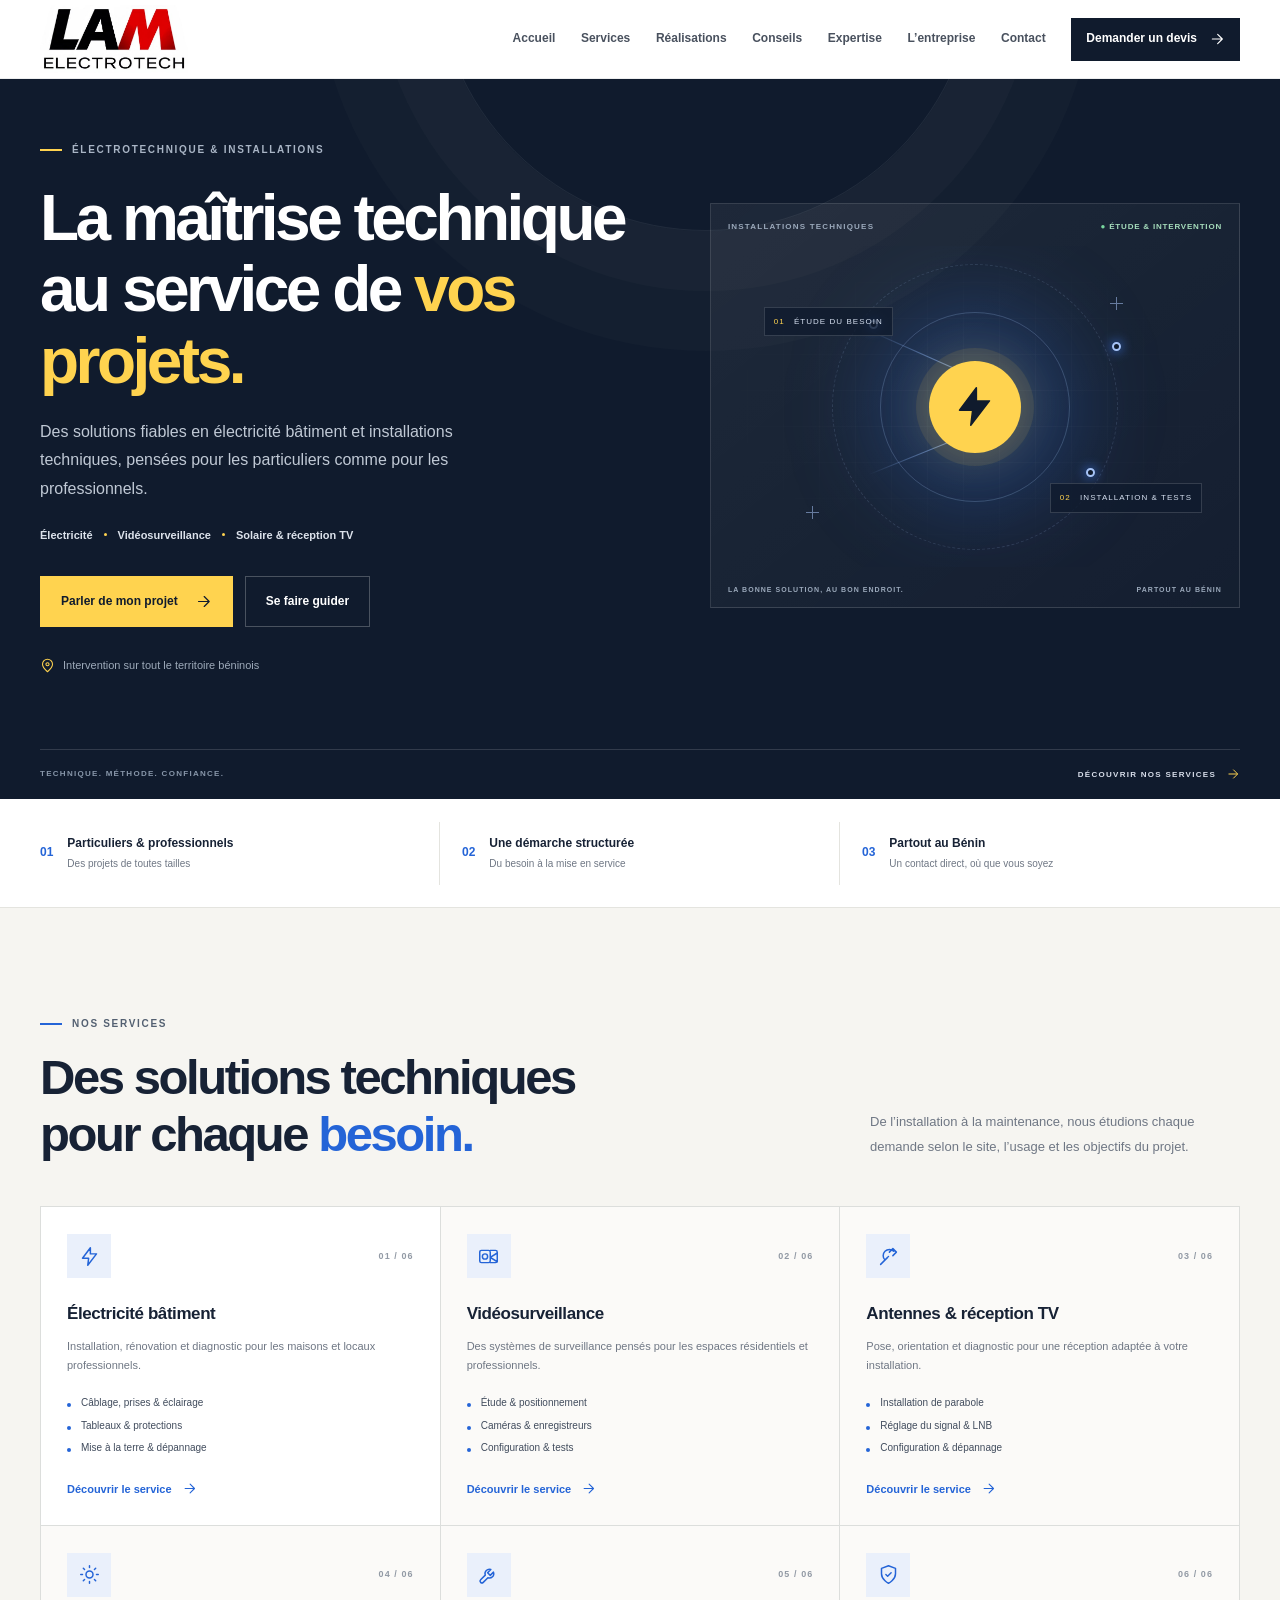
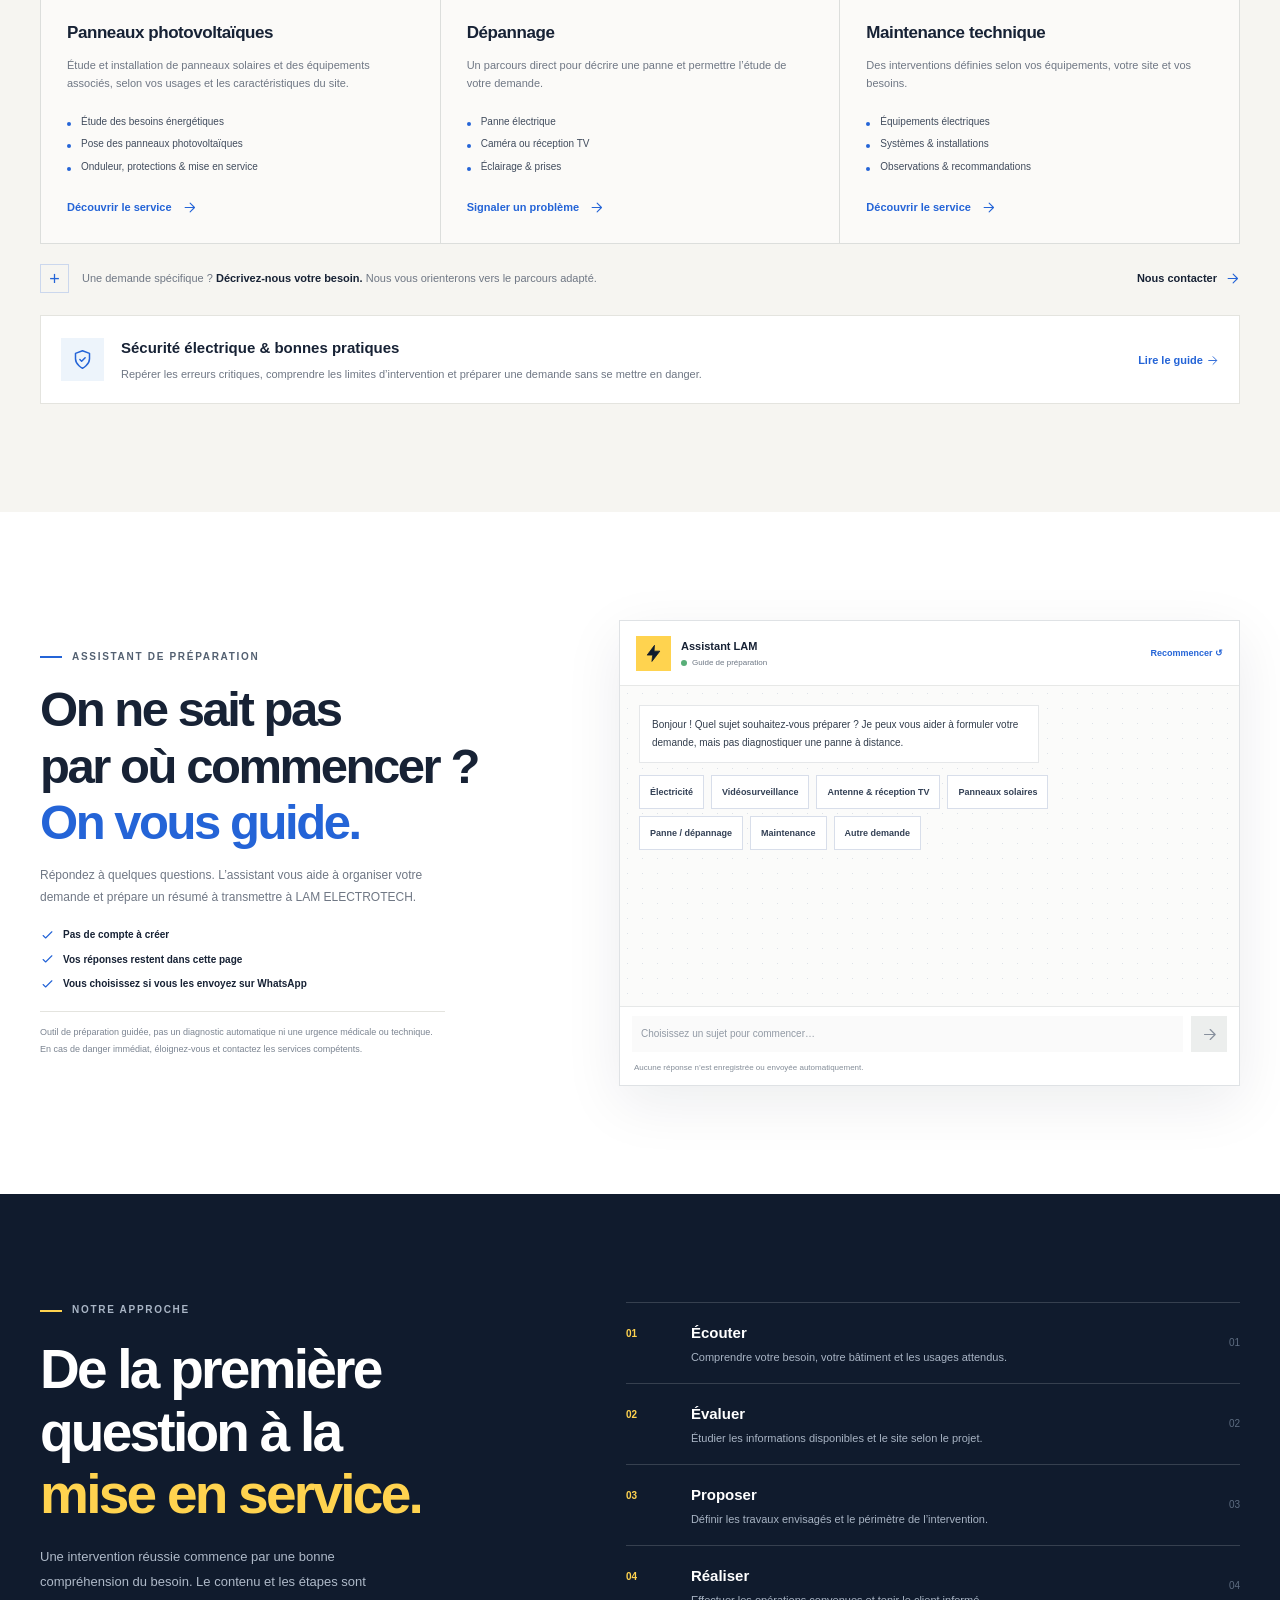
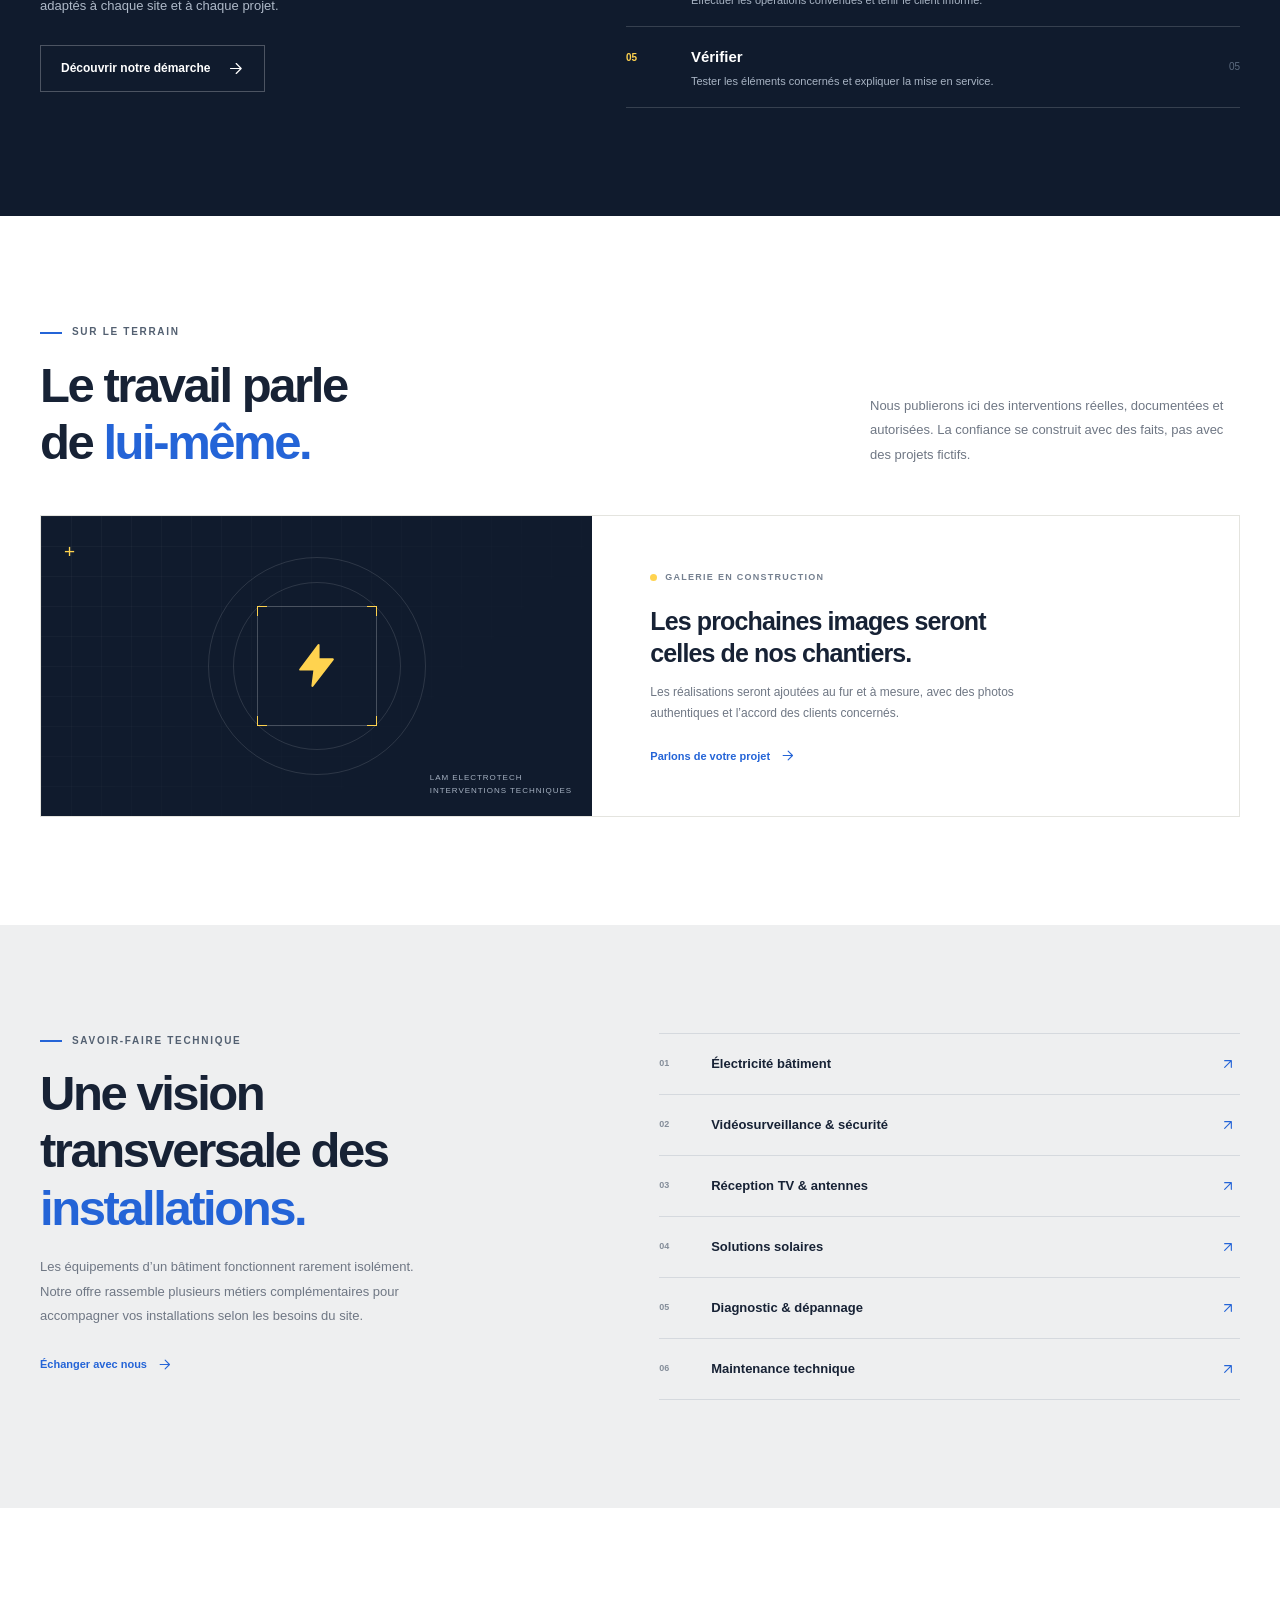
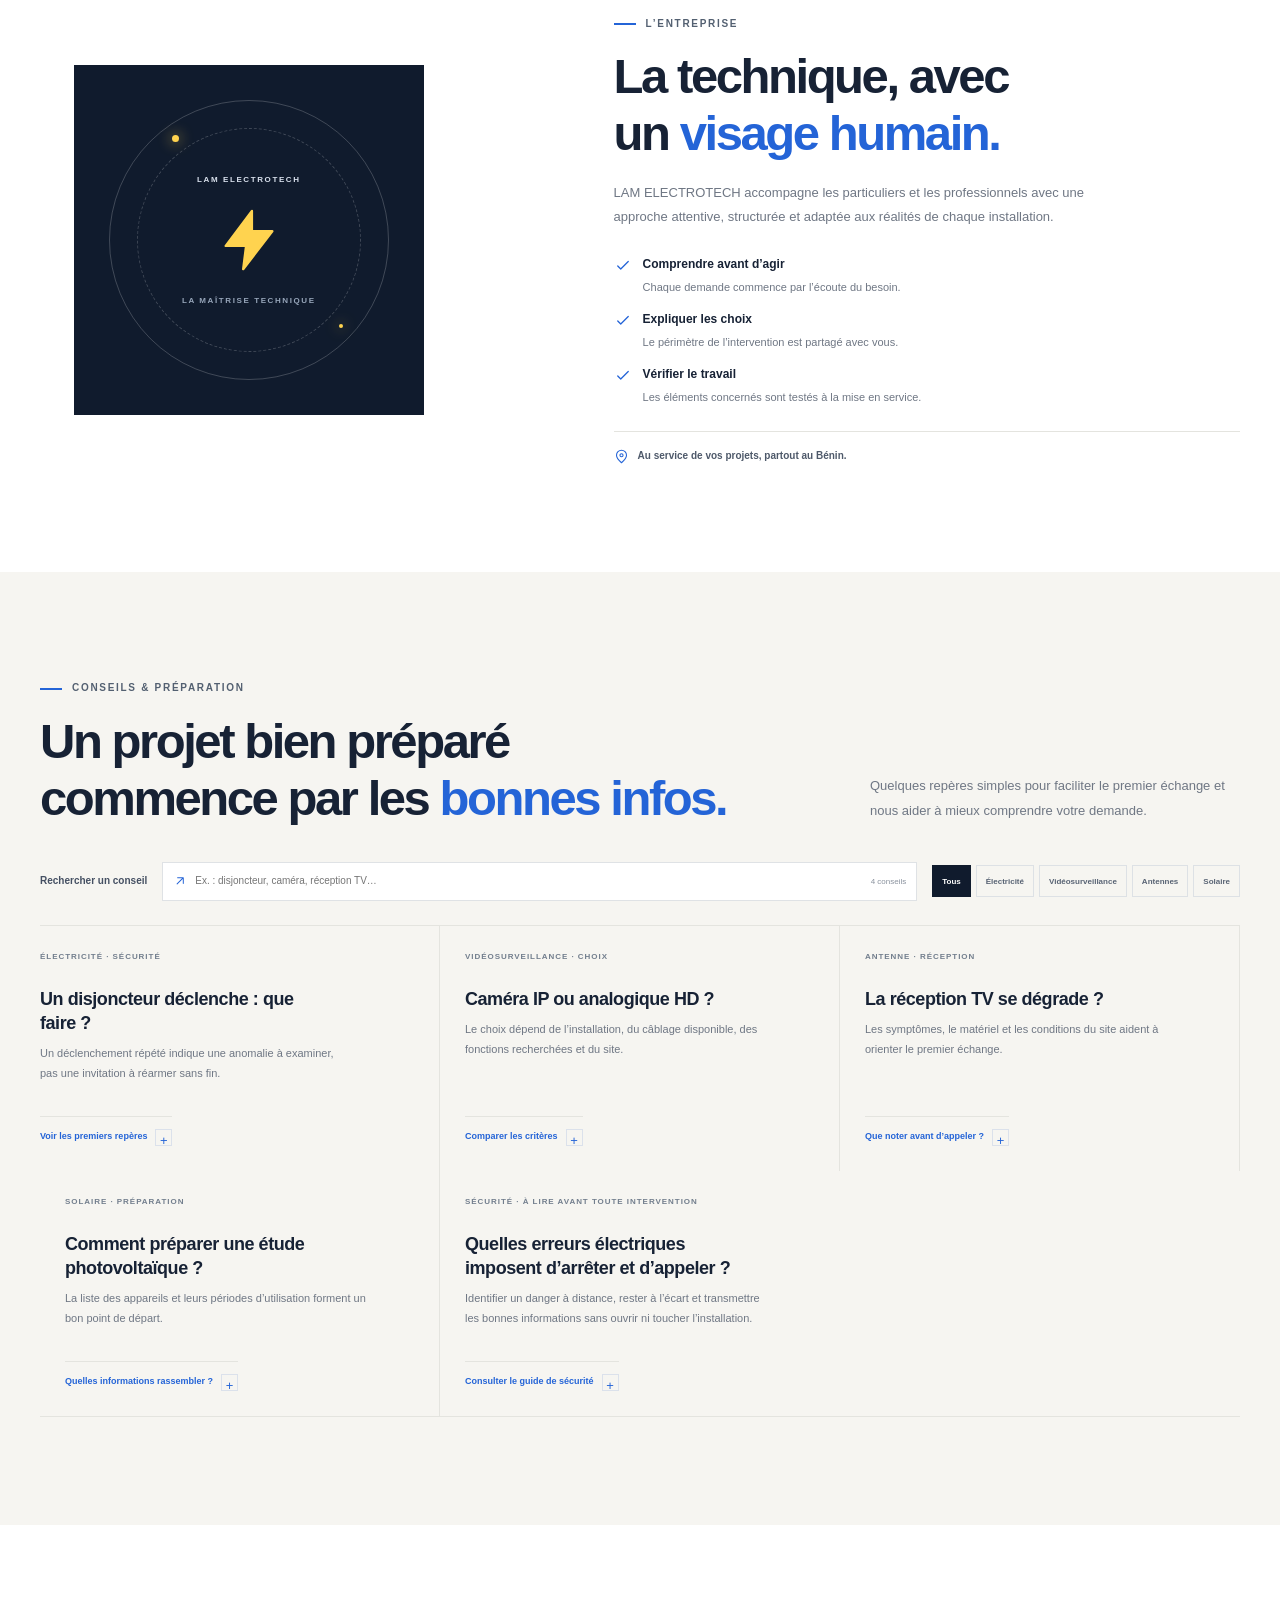
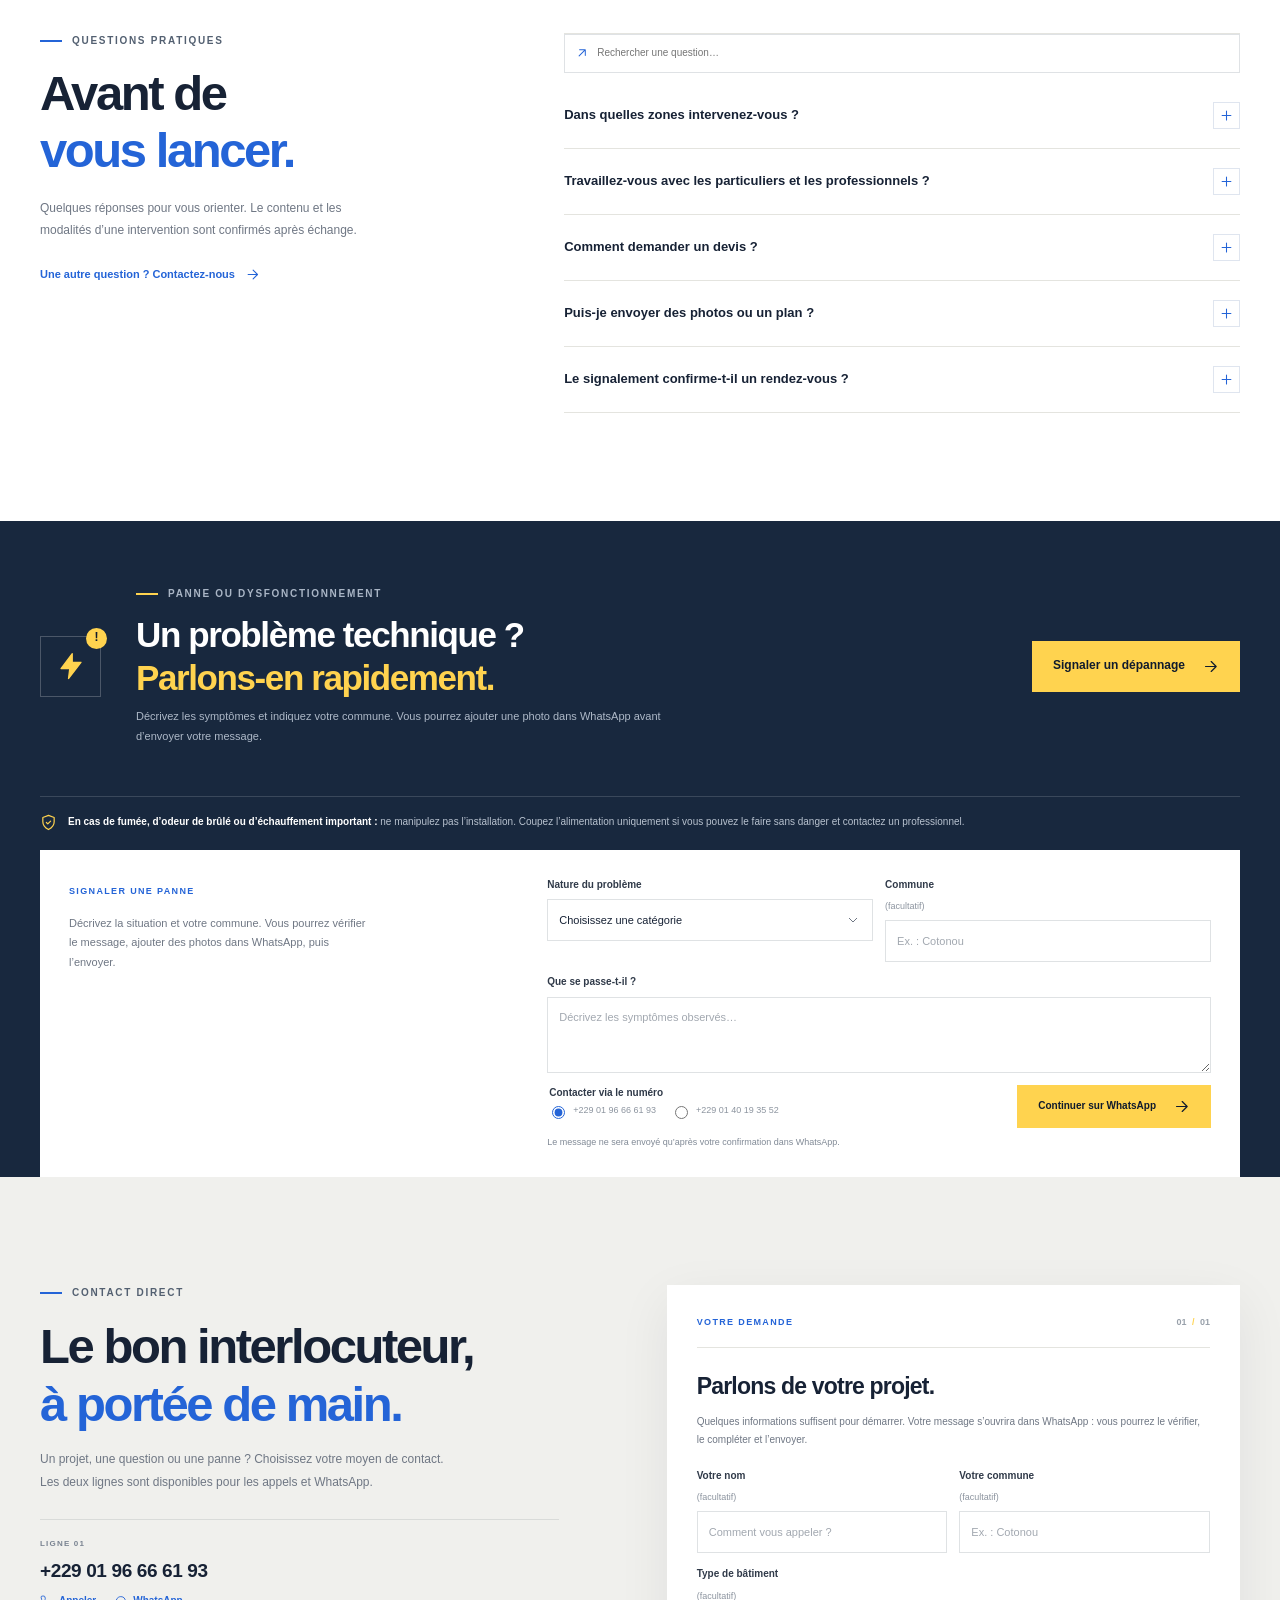
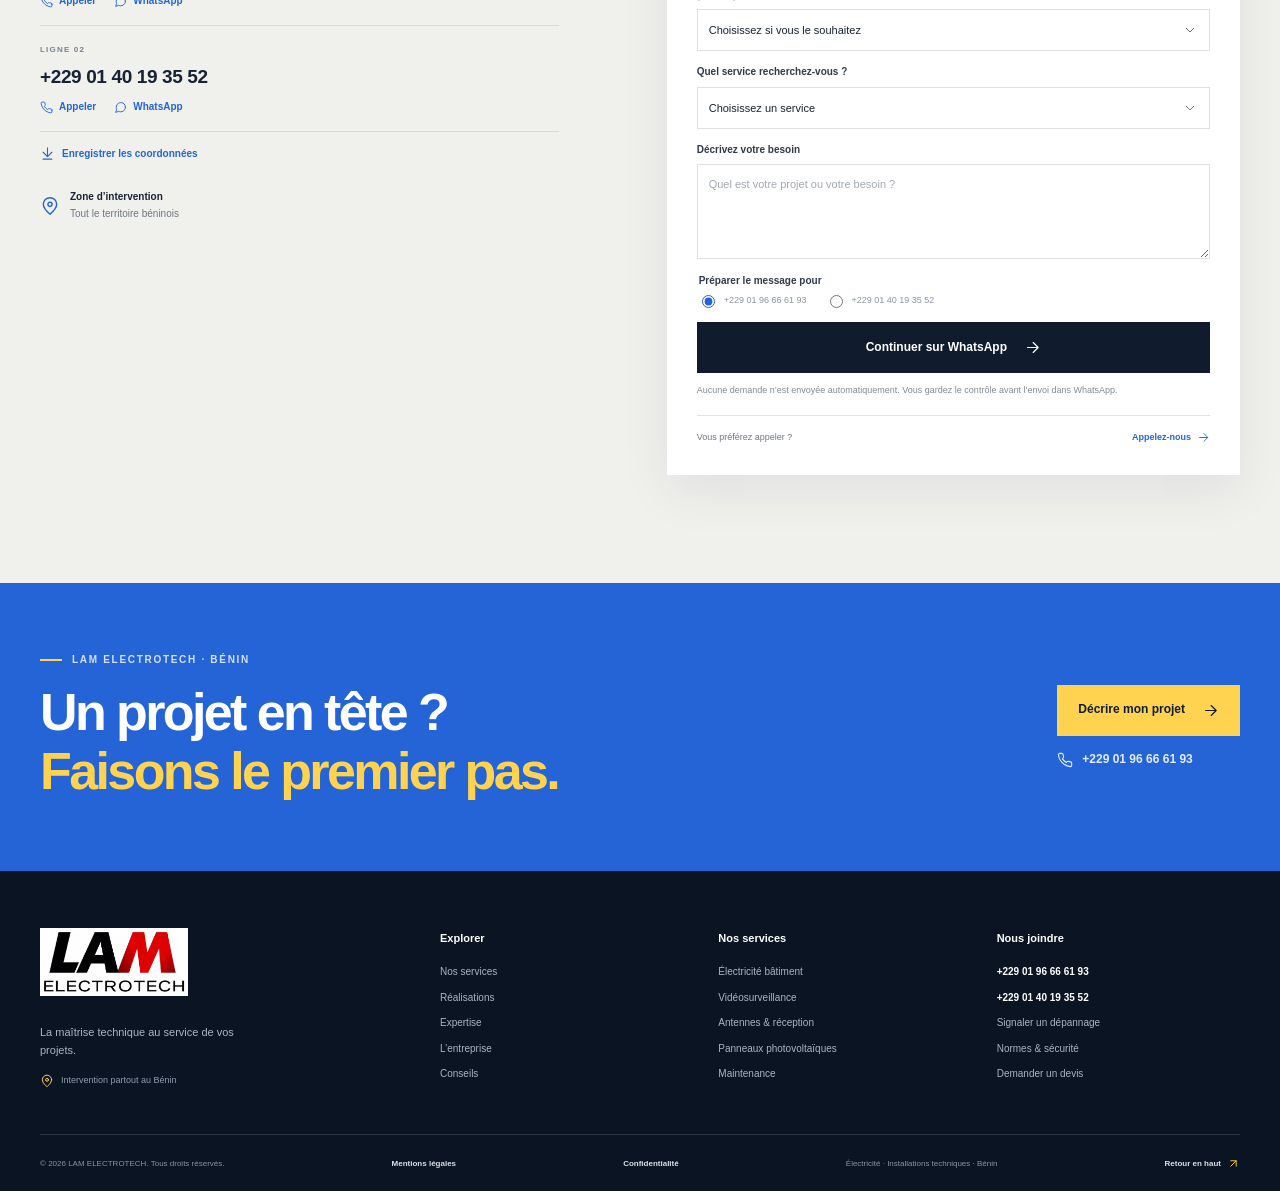
==== index.html @ 332519a9 "Update official logo across site Use the official brand mark on all pages, browser icons, and the in" ====
<!doctype html>
<html lang="fr" class="no-js">
<head>
  <meta charset="utf-8">
  <meta name="viewport" content="width=device-width, initial-scale=1">
  <meta name="theme-color" content="#101b2d">
  <meta http-equiv="Content-Security-Policy" content="default-src 'self'; script-src 'self'; style-src 'self'; img-src 'self' data:; font-src 'self'; connect-src 'self'; manifest-src 'self'; worker-src 'self'; object-src 'none'; frame-src 'none'; base-uri 'self'; form-action 'self'; upgrade-insecure-requests">
  <meta name="referrer" content="strict-origin-when-cross-origin">
  <meta name="description" content="LAM ELECTROTECH accompagne particuliers et professionnels en électricité bâtiment, vidéosurveillance, antennes et installation de panneaux photovoltaïques, dépannage et maintenance partout au Bénin.">
  <meta property="og:type" content="website">
  <meta property="og:locale" content="fr_BJ">
  <meta property="og:title" content="LAM ELECTROTECH — La maîtrise technique au service de vos projets">
  <meta property="og:description" content="Électricité bâtiment et installations techniques pour particuliers et professionnels, partout au Bénin.">
  <meta name="color-scheme" content="light">
  <title>LAM ELECTROTECH | Électricité & installations techniques au Bénin</title>
  <link rel="icon" type="image/png" sizes="512x512" href="logo-icon.png">
  <link rel="apple-touch-icon" href="logo-icon.png">
  <link rel="manifest" href="manifest.webmanifest">
  <meta name="apple-mobile-web-app-capable" content="yes">
  <meta name="apple-mobile-web-app-title" content="LAM ELECTROTECH">
  <link rel="stylesheet" href="styles.css">
  <script type="application/ld+json">
  {
    "@context": "https://schema.org",
    "@type": "Electrician",
    "name": "LAM ELECTROTECH",
    "description": "Électricité bâtiment, installation de panneaux photovoltaïques et installations techniques pour particuliers et professionnels au Bénin.",
    "telephone": ["+2290196666193", "+2290140193552"],
    "areaServed": {
      "@type": "Country",
      "name": "Bénin"
    },
    "knowsAbout": [
      "Électricité bâtiment",
      "Vidéosurveillance",
      "Antennes paraboliques",
      "Installation de panneaux photovoltaïques",
      "Dépannage électrique",
      "Maintenance technique"
    ]
  }
  </script>
</head>
<body>
  <a class="skip-link" href="#contenu">Aller au contenu</a>

  <svg class="svg-library" xmlns="http://www.w3.org/2000/svg" aria-hidden="true">
    <symbol id="i-bolt" viewBox="0 0 24 24"><path d="m13 2-9 12h7l-1 8 10-13h-7z"/></symbol>
    <symbol id="i-arrow" viewBox="0 0 24 24"><path d="M5 12h14M13 5l7 7-7 7"/></symbol>
    <symbol id="i-arrow-up" viewBox="0 0 24 24"><path d="M7 17 17 7M7 7h10v10"/></symbol>
    <symbol id="i-arrow-down" viewBox="0 0 24 24"><path d="M12 3v12m-7-5 7 7 7-7M5 21h14"/></symbol>
    <symbol id="i-phone" viewBox="0 0 24 24"><path d="M22 16.9v3a2 2 0 0 1-2.2 2 19.8 19.8 0 0 1-8.6-3.1 19.4 19.4 0 0 1-6-6A19.8 19.8 0 0 1 2.1 4.2 2 2 0 0 1 4.1 2h3a2 2 0 0 1 2 1.7c.1 1 .4 2 .7 2.9a2 2 0 0 1-.5 2.1L8 9.9a16 16 0 0 0 6 6l1.2-1.3a2 2 0 0 1 2.1-.5c.9.3 1.9.6 2.9.7a2 2 0 0 1 1.8 2.1Z"/></symbol>
    <symbol id="i-chat" viewBox="0 0 24 24"><path d="M21 11.5a8.4 8.4 0 0 1-.9 3.8 8.5 8.5 0 0 1-7.6 4.7 8.4 8.4 0 0 1-3.8-.9L3 21l1.9-5.7a8.4 8.4 0 0 1-.9-3.8 8.5 8.5 0 0 1 4.7-7.6 8.4 8.4 0 0 1 3.8-.9h.5a8.5 8.5 0 0 1 8 8z"/></symbol>
    <symbol id="i-home" viewBox="0 0 24 24"><path d="m3 10 9-7 9 7v10a1 1 0 0 1-1 1h-6v-7h-4v7H4a1 1 0 0 1-1-1z"/></symbol>
    <symbol id="i-camera" viewBox="0 0 24 24"><path d="M14 5h6a2 2 0 0 1 2 2v10a2 2 0 0 1-2 2h-6M4 5h8a2 2 0 0 1 2 2v10a2 2 0 0 1-2 2H4a2 2 0 0 1-2-2V7a2 2 0 0 1 2-2Zm4 4a3 3 0 1 0 0 6 3 3 0 0 0 0-6Zm14-1-8 5 8 5z"/></symbol>
    <symbol id="i-satellite" viewBox="0 0 24 24"><path d="m13 7 4-4 4 4-4 4M5 19l6-6M3 21l4-4M8 16a7 7 0 0 1 0-10 7 7 0 0 1 10 0M12 12h.01"/></symbol>
    <symbol id="i-sun" viewBox="0 0 24 24"><circle cx="12" cy="12" r="4"/><path d="M12 2v2m0 16v2M4.93 4.93l1.42 1.42m11.3 11.3 1.42 1.42M2 12h2m16 0h2M4.93 19.07l1.42-1.42m11.3-11.3 1.42-1.42"/></symbol>
    <symbol id="i-tool" viewBox="0 0 24 24"><path d="M14.7 6.3a5 5 0 0 0-6.4 6.4L3 18a2.1 2.1 0 0 0 3 3l5.3-5.3a5 5 0 0 0 6.4-6.4L14 13l-3-3z"/></symbol>
    <symbol id="i-shield" viewBox="0 0 24 24"><path d="M12 22s8-4 8-11V5l-8-3-8 3v6c0 7 8 11 8 11z"/><path d="m9 12 2 2 4-4"/></symbol>
    <symbol id="i-check" viewBox="0 0 24 24"><path d="m5 12 4 4L19 6"/></symbol>
    <symbol id="i-pin" viewBox="0 0 24 24"><path d="M20 10c0 5-8 12-8 12S4 15 4 10a8 8 0 1 1 16 0Z"/><circle cx="12" cy="10" r="2.5"/></symbol>
    <symbol id="i-menu" viewBox="0 0 24 24"><path d="M4 7h16M4 12h16M4 17h16"/></symbol>
    <symbol id="i-close" viewBox="0 0 24 24"><path d="m18 6-12 12M6 6l12 12"/></symbol>
    <symbol id="i-plus" viewBox="0 0 24 24"><path d="M12 5v14M5 12h14"/></symbol>
  </svg>

  <header class="site-header" id="haut">
    <div class="header-inner container">
      <a class="brand" href="#accueil" aria-label="LAM ELECTROTECH, accueil">
        <img class="brand-logo" src="logo-horizontal.png" alt="LAM ELECTROTECH">
      </a>
      <button class="menu-toggle" type="button" aria-expanded="false" aria-controls="main-nav" aria-label="Ouvrir le menu">
        <svg class="icon icon-menu"><use href="#i-menu"/></svg>
        <svg class="icon icon-close"><use href="#i-close"/></svg>
      </button>
      <nav class="main-nav" id="main-nav" aria-label="Navigation principale">
        <a href="#accueil">Accueil</a>
        <a href="#services">Services</a>
        <a href="#realisations">Réalisations</a>
        <a href="#conseils">Conseils</a>
        <a href="#expertise">Expertise</a>
        <a href="#entreprise">L’entreprise</a>
        <a href="#contact">Contact</a>
        <a class="nav-cta" href="#devis">Demander un devis <svg class="icon"><use href="#i-arrow"/></svg></a>
      </nav>
    </div>
  </header>

  <main id="contenu">
    <section class="hero" id="accueil">
      <div class="hero-grid container">
        <div class="hero-copy">
          <div class="eyebrow eyebrow-light"><span></span> ÉLECTROTECHNIQUE & INSTALLATIONS</div>
          <h1>La maîtrise technique<br>au service de <em>vos projets.</em></h1>
          <p class="hero-lead">Des solutions fiables en électricité bâtiment et installations techniques, pensées pour les particuliers comme pour les professionnels.</p>
          <div class="hero-services" aria-label="Nos principaux services">
            <span>Électricité</span><i></i><span>Vidéosurveillance</span><i></i><span>Solaire & réception TV</span>
          </div>
          <div class="hero-actions">
            <a class="button button-accent" href="#devis">Parler de mon projet <svg class="icon"><use href="#i-arrow"/></svg></a>
            <a class="button button-ghost-light" href="#assistant">Se faire guider</a>
          </div>
          <div class="hero-location"><svg class="icon"><use href="#i-pin"/></svg> Intervention sur tout le territoire béninois</div>
        </div>

        <div class="hero-visual" aria-label="Schéma technique décoratif">
          <div class="visual-topline"><span>INSTALLATIONS TECHNIQUES</span><span class="live-dot">● ÉTUDE & INTERVENTION</span></div>
          <div class="technical-art">
            <div class="art-glow"></div>
            <div class="art-ring ring-one"></div><div class="art-ring ring-two"></div>
            <div class="art-grid"></div>
            <div class="art-cross cross-one"></div><div class="art-cross cross-two"></div>
            <div class="art-node node-one"></div><div class="art-node node-two"></div><div class="art-node node-three"></div>
            <div class="art-line line-one"></div><div class="art-line line-two"></div>
            <div class="art-center"><svg class="icon"><use href="#i-bolt"/></svg></div>
            <div class="art-label label-top"><span>01</span> ÉTUDE DU BESOIN</div>
            <div class="art-label label-bottom"><span>02</span> INSTALLATION & TESTS</div>
          </div>
          <div class="visual-caption"><span>LA BONNE SOLUTION, AU BON ENDROIT.</span><span>PARTOUT AU BÉNIN</span></div>
        </div>
      </div>
      <div class="hero-bottom container">
        <span>TECHNIQUE. MÉTHODE. CONFIANCE.</span>
        <a href="#services">DÉCOUVRIR NOS SERVICES <svg class="icon"><use href="#i-arrow"/></svg></a>
      </div>
    </section>

    <section class="trust-strip" aria-label="Nos engagements clés">
      <div class="container trust-inner">
        <div><span class="trust-number">01</span><span><b>Particuliers & professionnels</b><small>Des projets de toutes tailles</small></span></div>
        <div><span class="trust-number">02</span><span><b>Une démarche structurée</b><small>Du besoin à la mise en service</small></span></div>
        <div><span class="trust-number">03</span><span><b>Partout au Bénin</b><small>Un contact direct, où que vous soyez</small></span></div>
      </div>
    </section>

    <section class="section services-section" id="services">
      <div class="container">
        <div class="section-heading">
          <div>
            <div class="eyebrow"><span></span> NOS SERVICES</div>
            <h2>Des solutions techniques<br>pour chaque <em>besoin.</em></h2>
          </div>
          <p>De l’installation à la maintenance, nous étudions chaque demande selon le site, l’usage et les objectifs du projet.</p>
        </div>
        <div class="services-grid">
          <article class="service-card service-featured" id="electricite">
            <div class="service-card-head"><span class="service-icon"><svg class="icon"><use href="#i-bolt"/></svg></span><span class="service-index">01 / 06</span></div>
            <h3>Électricité bâtiment</h3>
            <p>Installation, rénovation et diagnostic pour les maisons et locaux professionnels.</p>
            <ul><li>Câblage, prises & éclairage</li><li>Tableaux & protections</li><li>Mise à la terre & dépannage</li></ul>
            <a class="text-link" href="electricite.html">Découvrir le service <svg class="icon"><use href="#i-arrow"/></svg></a>
          </article>
          <article class="service-card" id="videosurveillance">
            <div class="service-card-head"><span class="service-icon"><svg class="icon"><use href="#i-camera"/></svg></span><span class="service-index">02 / 06</span></div>
            <h3>Vidéosurveillance</h3>
            <p>Des systèmes de surveillance pensés pour les espaces résidentiels et professionnels.</p>
            <ul><li>Étude & positionnement</li><li>Caméras & enregistreurs</li><li>Configuration & tests</li></ul>
            <a class="text-link" href="videosurveillance.html">Découvrir le service <svg class="icon"><use href="#i-arrow"/></svg></a>
          </article>
          <article class="service-card" id="antennes">
            <div class="service-card-head"><span class="service-icon"><svg class="icon"><use href="#i-satellite"/></svg></span><span class="service-index">03 / 06</span></div>
            <h3>Antennes & réception TV</h3>
            <p>Pose, orientation et diagnostic pour une réception adaptée à votre installation.</p>
            <ul><li>Installation de parabole</li><li>Réglage du signal & LNB</li><li>Configuration & dépannage</li></ul>
            <a class="text-link" href="antennes.html">Découvrir le service <svg class="icon"><use href="#i-arrow"/></svg></a>
          </article>
          <article class="service-card" id="solaire">
            <div class="service-card-head"><span class="service-icon"><svg class="icon"><use href="#i-sun"/></svg></span><span class="service-index">04 / 06</span></div>
            <h3>Panneaux photovoltaïques</h3>
            <p>Étude et installation de panneaux solaires et des équipements associés, selon vos usages et les caractéristiques du site.</p>
            <ul><li>Étude des besoins énergétiques</li><li>Pose des panneaux photovoltaïques</li><li>Onduleur, protections & mise en service</li></ul>
            <a class="text-link" href="solaire.html">Découvrir le service <svg class="icon"><use href="#i-arrow"/></svg></a>
          </article>
          <article class="service-card" id="depannage-service">
            <div class="service-card-head"><span class="service-icon"><svg class="icon"><use href="#i-tool"/></svg></span><span class="service-index">05 / 06</span></div>
            <h3>Dépannage</h3>
            <p>Un parcours direct pour décrire une panne et permettre l’étude de votre demande.</p>
            <ul><li>Panne électrique</li><li>Caméra ou réception TV</li><li>Éclairage & prises</li></ul>
            <a class="text-link" href="depannage.html">Signaler un problème <svg class="icon"><use href="#i-arrow"/></svg></a>
          </article>
          <article class="service-card" id="maintenance">
            <div class="service-card-head"><span class="service-icon"><svg class="icon"><use href="#i-shield"/></svg></span><span class="service-index">06 / 06</span></div>
            <h3>Maintenance technique</h3>
            <p>Des interventions définies selon vos équipements, votre site et vos besoins.</p>
            <ul><li>Équipements électriques</li><li>Systèmes & installations</li><li>Observations & recommandations</li></ul>
            <a class="text-link" href="maintenance.html">Découvrir le service <svg class="icon"><use href="#i-arrow"/></svg></a>
          </article>
        </div>
        <div class="services-footnote"><span class="footnote-mark">+</span><p>Une demande spécifique ? <b>Décrivez-nous votre besoin.</b> Nous vous orienterons vers le parcours adapté.</p><a href="#contact">Nous contacter <svg class="icon"><use href="#i-arrow"/></svg></a></div>
        <a class="safety-feature-link" href="normes-securite.html"><span class="safety-feature-icon"><svg class="icon"><use href="#i-shield"/></svg></span><span><b>Sécurité électrique & bonnes pratiques</b><small>Repérer les erreurs critiques, comprendre les limites d’intervention et préparer une demande sans se mettre en danger.</small></span><span class="safety-feature-cta">Lire le guide <svg class="icon"><use href="#i-arrow"/></svg></span></a>
      </div>
    </section>

    <section class="section assistant-section" id="assistant">
      <div class="container assistant-layout">
        <div class="assistant-intro">
          <div class="eyebrow"><span></span> ASSISTANT DE PRÉPARATION</div>
          <h2>On ne sait pas<br>par où commencer ?<br><em>On vous guide.</em></h2>
          <p>Répondez à quelques questions. L’assistant vous aide à organiser votre demande et prépare un résumé à transmettre à LAM ELECTROTECH.</p>
          <ul class="assistant-benefits">
            <li><svg class="icon"><use href="#i-check"/></svg> Pas de compte à créer</li>
            <li><svg class="icon"><use href="#i-check"/></svg> Vos réponses restent dans cette page</li>
            <li><svg class="icon"><use href="#i-check"/></svg> Vous choisissez si vous les envoyez sur WhatsApp</li>
          </ul>
          <p class="assistant-disclaimer">Outil de préparation guidée, pas un diagnostic automatique ni une urgence médicale ou technique. En cas de danger immédiat, éloignez-vous et contactez les services compétents.</p>
        </div>
        <noscript><p class="no-script-notice">L’assistant interactif nécessite JavaScript. Pour être orienté, appelez le <a href="tel:+2290196666193">+229 01 96 66 61 93</a> ou le <a href="tel:+2290140193552">+229 01 40 19 35 52</a>.</p></noscript>
        <div class="assistant-panel">
          <div class="assistant-panel-head"><div class="assistant-avatar"><svg class="icon"><use href="#i-bolt"/></svg></div><div><b>Assistant LAM</b><small><i></i> Guide de préparation</small></div><button class="assistant-reset" type="button" id="assistant-reset" aria-label="Recommencer la conversation">Recommencer ↺</button></div>
          <div class="assistant-transcript" id="assistant-transcript" role="log" aria-live="polite" aria-relevant="additions text">
            <div class="assistant-message assistant-message-bot"><span>Bonjour ! Quel sujet souhaitez-vous préparer ? Je peux vous aider à formuler votre demande, mais pas diagnostiquer une panne à distance.</span></div>
            <div class="assistant-choices" id="assistant-choices">
              <button type="button" data-assistant-service="Électricité bâtiment">Électricité</button>
              <button type="button" data-assistant-service="Vidéosurveillance">Vidéosurveillance</button>
              <button type="button" data-assistant-service="Antennes paraboliques / réception TV">Antenne & réception TV</button>
              <button type="button" data-assistant-service="Panneaux photovoltaïques">Panneaux solaires</button>
              <button type="button" data-assistant-service="Dépannage">Panne / dépannage</button>
              <button type="button" data-assistant-service="Maintenance technique">Maintenance</button>
              <button type="button" data-assistant-service="Autre demande">Autre demande</button>
            </div>
          </div>
          <form class="assistant-input-row" id="assistant-input-form">
            <label class="sr-only" for="assistant-input">Votre réponse</label>
            <input id="assistant-input" name="answer" type="text" maxlength="240" autocomplete="off" placeholder="Choisissez un sujet pour commencer…" disabled>
            <button type="submit" aria-label="Envoyer votre réponse" disabled><svg class="icon"><use href="#i-arrow"/></svg></button>
          </form>
          <div class="assistant-privacy">Aucune réponse n’est enregistrée ou envoyée automatiquement.</div>
        </div>
      </div>
    </section>

    <section class="section method-section" id="methode">
      <div class="container method-layout">
        <div class="method-intro">
          <div class="eyebrow eyebrow-light"><span></span> NOTRE APPROCHE</div>
          <h2>De la première<br>question à la<br><em>mise en service.</em></h2>
          <p>Une intervention réussie commence par une bonne compréhension du besoin. Le contenu et les étapes sont adaptés à chaque site et à chaque projet.</p>
          <a class="button button-outline-light" href="#entreprise">Découvrir notre démarche <svg class="icon"><use href="#i-arrow"/></svg></a>
        </div>
        <div class="method-steps">
          <article class="method-step"><span class="step-no">01</span><div><h3>Écouter</h3><p>Comprendre votre besoin, votre bâtiment et les usages attendus.</p></div><span class="step-indicator">01</span></article>
          <article class="method-step"><span class="step-no">02</span><div><h3>Évaluer</h3><p>Étudier les informations disponibles et le site selon le projet.</p></div><span class="step-indicator">02</span></article>
          <article class="method-step"><span class="step-no">03</span><div><h3>Proposer</h3><p>Définir les travaux envisagés et le périmètre de l’intervention.</p></div><span class="step-indicator">03</span></article>
          <article class="method-step"><span class="step-no">04</span><div><h3>Réaliser</h3><p>Effectuer les opérations convenues et tenir le client informé.</p></div><span class="step-indicator">04</span></article>
          <article class="method-step"><span class="step-no">05</span><div><h3>Vérifier</h3><p>Tester les éléments concernés et expliquer la mise en service.</p></div><span class="step-indicator">05</span></article>
        </div>
      </div>
    </section>

    <section class="section work-section" id="realisations">
      <div class="container">
        <div class="section-heading">
          <div><div class="eyebrow"><span></span> SUR LE TERRAIN</div><h2>Le travail parle<br>de <em>lui-même.</em></h2></div>
          <p>Nous publierons ici des interventions réelles, documentées et autorisées. La confiance se construit avec des faits, pas avec des projets fictifs.</p>
        </div>
        <div class="work-empty">
          <div class="work-empty-graphic" aria-hidden="true">
            <div class="empty-frame"><svg class="icon"><use href="#i-bolt"/></svg><span class="frame-corner corner-a"></span><span class="frame-corner corner-b"></span><span class="frame-corner corner-c"></span><span class="frame-corner corner-d"></span></div>
            <span class="empty-coordinate">LAM ELECTROTECH<br>INTERVENTIONS TECHNIQUES</span>
            <span class="empty-cross">+</span>
          </div>
          <div class="work-empty-copy"><span class="status-label"><i></i> GALERIE EN CONSTRUCTION</span><h3>Les prochaines images seront celles de nos chantiers.</h3><p>Les réalisations seront ajoutées au fur et à mesure, avec des photos authentiques et l’accord des clients concernés.</p><a class="text-link" href="#devis">Parlons de votre projet <svg class="icon"><use href="#i-arrow"/></svg></a></div>
        </div>
      </div>
    </section>

    <section class="section expertise-section" id="expertise">
      <div class="container expertise-layout">
        <div class="expertise-copy">
          <div class="eyebrow"><span></span> SAVOIR-FAIRE TECHNIQUE</div>
          <h2>Une vision<br>transversale des<br><em>installations.</em></h2>
          <p>Les équipements d’un bâtiment fonctionnent rarement isolément. Notre offre rassemble plusieurs métiers complémentaires pour accompagner vos installations selon les besoins du site.</p>
          <a class="text-link" href="#contact">Échanger avec nous <svg class="icon"><use href="#i-arrow"/></svg></a>
        </div>
        <div class="expertise-list">
          <a href="#electricite"><span class="expertise-number">01</span><span>Électricité bâtiment</span><svg class="icon"><use href="#i-arrow-up"/></svg></a>
          <a href="#videosurveillance"><span class="expertise-number">02</span><span>Vidéosurveillance & sécurité</span><svg class="icon"><use href="#i-arrow-up"/></svg></a>
          <a href="#antennes"><span class="expertise-number">03</span><span>Réception TV & antennes</span><svg class="icon"><use href="#i-arrow-up"/></svg></a>
          <a href="#solaire"><span class="expertise-number">04</span><span>Solutions solaires</span><svg class="icon"><use href="#i-arrow-up"/></svg></a>
          <a href="#depannage"><span class="expertise-number">05</span><span>Diagnostic & dépannage</span><svg class="icon"><use href="#i-arrow-up"/></svg></a>
          <a href="#maintenance"><span class="expertise-number">06</span><span>Maintenance technique</span><svg class="icon"><use href="#i-arrow-up"/></svg></a>
        </div>
      </div>
    </section>

    <section class="section company-section" id="entreprise">
      <div class="container company-layout">
        <div class="company-stamp"><span class="stamp-top">LAM ELECTROTECH</span><svg class="icon"><use href="#i-bolt"/></svg><span class="stamp-bottom">LA MAÎTRISE TECHNIQUE</span><i class="stamp-orbit orbit-a"></i><i class="stamp-orbit orbit-b"></i></div>
        <div class="company-copy">
          <div class="eyebrow"><span></span> L’ENTREPRISE</div>
          <h2>La technique, avec<br>un <em>visage humain.</em></h2>
          <p>LAM ELECTROTECH accompagne les particuliers et les professionnels avec une approche attentive, structurée et adaptée aux réalités de chaque installation.</p>
          <div class="company-values">
            <div><svg class="icon"><use href="#i-check"/></svg><span><b>Comprendre avant d’agir</b><small>Chaque demande commence par l’écoute du besoin.</small></span></div>
            <div><svg class="icon"><use href="#i-check"/></svg><span><b>Expliquer les choix</b><small>Le périmètre de l’intervention est partagé avec vous.</small></span></div>
            <div><svg class="icon"><use href="#i-check"/></svg><span><b>Vérifier le travail</b><small>Les éléments concernés sont testés à la mise en service.</small></span></div>
          </div>
          <div class="company-meta"><svg class="icon"><use href="#i-pin"/></svg><span>Au service de vos projets, partout au Bénin.</span></div>
        </div>
      </div>
    </section>

    <section class="section insights-section" id="conseils">
      <div class="container">
        <div class="section-heading">
          <div><div class="eyebrow"><span></span> CONSEILS & PRÉPARATION</div><h2>Un projet bien préparé<br>commence par les <em>bonnes infos.</em></h2></div>
          <p>Quelques repères simples pour faciliter le premier échange et nous aider à mieux comprendre votre demande.</p>
        </div>
        <div class="guide-tools">
          <label for="guide-search">Rechercher un conseil</label>
          <div class="guide-search-wrap"><svg class="icon"><use href="#i-arrow"/></svg><input id="guide-search" type="search" placeholder="Ex. : disjoncteur, caméra, réception TV…" autocomplete="off"><span id="guide-count" aria-live="polite">4 conseils</span></div>
          <div class="guide-filters" role="group" aria-label="Filtrer les conseils par thème">
            <button type="button" class="is-active" data-guide-filter="all" aria-pressed="true">Tous</button>
            <button type="button" data-guide-filter="electricite" aria-pressed="false">Électricité</button>
            <button type="button" data-guide-filter="camera" aria-pressed="false">Vidéosurveillance</button>
            <button type="button" data-guide-filter="antenne" aria-pressed="false">Antennes</button>
            <button type="button" data-guide-filter="solaire" aria-pressed="false">Solaire</button>
          </div>
        </div>
        <div class="insights-grid">
          <article class="insight-card guide-card" data-guide-category="electricite" data-guide-search="disjoncteur déclenche panne sécurité installation électrique"><span class="insight-no">ÉLECTRICITÉ · SÉCURITÉ</span><h3>Un disjoncteur déclenche : que faire ?</h3><p>Un déclenchement répété indique une anomalie à examiner, pas une invitation à réarmer sans fin.</p><details class="guide-answer"><summary>Voir les premiers repères <span>+</span></summary><div><p>Notez quand cela se produit et quels appareils fonctionnaient. Ne bloquez jamais le disjoncteur et n’ouvrez pas le tableau. Si une odeur de brûlé, de la fumée ou un échauffement apparaît, éloignez-vous et ne manipulez pas l’installation.</p><a href="electricite.html">Découvrir le service électricité →</a></div></details></article>
          <article class="insight-card guide-card" data-guide-category="camera" data-guide-search="caméra ip analogique vidéosurveillance réseau enregistrement"><span class="insight-no">VIDÉOSURVEILLANCE · CHOIX</span><h3>Caméra IP ou analogique HD ?</h3><p>Le choix dépend de l’installation, du câblage disponible, des fonctions recherchées et du site.</p><details class="guide-answer"><summary>Comparer les critères <span>+</span></summary><div><p>Avant de choisir, indiquez les zones à surveiller, les connexions existantes, les besoins d’enregistrement et la possibilité d’accès à distance. La faisabilité de ce dernier dépend aussi du réseau et de la configuration.</p><a href="videosurveillance.html">Découvrir la vidéosurveillance →</a></div></details></article>
          <article class="insight-card guide-card" data-guide-category="antenne" data-guide-search="antenne parabole réception tv signal lnb perte"><span class="insight-no">ANTENNE · RÉCEPTION</span><h3>La réception TV se dégrade ?</h3><p>Les symptômes, le matériel et les conditions du site aident à orienter le premier échange.</p><details class="guide-answer"><summary>Que noter avant d’appeler ? <span>+</span></summary><div><p>Précisez si la panne est permanente ou intermittente, quels équipements sont concernés et si un changement récent a eu lieu. Évitez de monter sur un toit ou de déplacer une antenne sans conditions de sécurité adaptées.</p><a href="antennes.html">Découvrir antennes & réception →</a></div></details></article>
          <article class="insight-card guide-card" data-guide-category="solaire" data-guide-search="solaire panneau photovoltaïque énergie appareil puissance consommation projet étude avantages limites entretien"><span class="insight-no">SOLAIRE · PRÉPARATION</span><h3>Comment préparer une étude photovoltaïque ?</h3><p>La liste des appareils et leurs périodes d’utilisation forment un bon point de départ.</p><details class="guide-answer"><summary>Quelles informations rassembler ? <span>+</span></summary><div><p>Notez les équipements à alimenter, leur puissance si elle est connue, la durée et les moments d’utilisation, ainsi que le type de bâtiment et la commune. Cela ne remplace pas une étude technique ni ne permet de promettre une autonomie ou une économie sans vérification.</p><a href="solaire.html">Découvrir les panneaux photovoltaïques →</a></div></details></article>
          <article class="insight-card guide-card" data-guide-category="securite" data-guide-search="sécurité normes règles erreurs graves très graves choc électrique incendie intervention norme bénin"><span class="insight-no">SÉCURITÉ · À LIRE AVANT TOUTE INTERVENTION</span><h3>Quelles erreurs électriques imposent d’arrêter et d’appeler ?</h3><p>Identifier un danger à distance, rester à l’écart et transmettre les bonnes informations sans ouvrir ni toucher l’installation.</p><details class="guide-answer"><summary>Consulter le guide de sécurité <span>+</span></summary><div><p>Il distingue les principes de sécurité, les points à faire vérifier par un professionnel et les exigences réglementaires à confirmer au Bénin.</p><a href="normes-securite.html">Lire le guide normes & sécurité →</a></div></details></article>
        </div>
        <p class="guide-empty" id="guide-empty" hidden>Aucun conseil ne correspond à cette recherche. Essayez un autre mot ou contactez-nous directement.</p>
      </div>
    </section>

    <section class="section faq-section" id="questions">
      <div class="container faq-layout">
        <div class="faq-intro"><div class="eyebrow"><span></span> QUESTIONS PRATIQUES</div><h2>Avant de<br><em>vous lancer.</em></h2><p>Quelques réponses pour vous orienter. Le contenu et les modalités d’une intervention sont confirmés après échange.</p><a href="#contact" class="text-link">Une autre question ? Contactez-nous <svg class="icon"><use href="#i-arrow"/></svg></a></div>
        <div class="faq-list">
          <label class="sr-only" for="faq-search">Rechercher dans les questions fréquentes</label>
          <div class="faq-search-wrap"><svg class="icon"><use href="#i-arrow"/></svg><input class="faq-search" id="faq-search" type="search" placeholder="Rechercher une question…" autocomplete="off"></div>
          <details><summary>Dans quelles zones intervenez-vous ?<span class="faq-plus"><svg class="icon"><use href="#i-plus"/></svg></span></summary><p>LAM ELECTROTECH reçoit les demandes de tout le territoire béninois. La faisabilité et les modalités d’une intervention sont étudiées selon le projet et sa localisation.</p></details>
          <details><summary>Travaillez-vous avec les particuliers et les professionnels ?<span class="faq-plus"><svg class="icon"><use href="#i-plus"/></svg></span></summary><p>Oui. L’offre s’adresse aux particuliers comme aux professionnels, pour des projets d’électricité bâtiment et d’installations techniques.</p></details>
          <details><summary>Comment demander un devis ?<span class="faq-plus"><svg class="icon"><use href="#i-plus"/></svg></span></summary><p>Décrivez votre besoin, le type de bâtiment et sa localisation dans le formulaire. Il préparera un message WhatsApp à vérifier et envoyer. Une proposition de prix nécessite l’étude de la demande.</p></details>
          <details><summary>Puis-je envoyer des photos ou un plan ?<span class="faq-plus"><svg class="icon"><use href="#i-plus"/></svg></span></summary><p>Oui. Après avoir ouvert la conversation WhatsApp, vous pourrez joindre des photos ou documents utiles avant d’envoyer votre message.</p></details>
          <details><summary>Le signalement confirme-t-il un rendez-vous ?<span class="faq-plus"><svg class="icon"><use href="#i-plus"/></svg></span></summary><p>Non. Le message permet de présenter votre demande. L’intervention, son calendrier et ses modalités doivent être confirmés directement avec LAM ELECTROTECH.</p></details>
          <p class="faq-empty" id="faq-empty" hidden>Aucune réponse trouvée. Appelez-nous ou écrivez-nous sur WhatsApp.</p>
        </div>
      </div>
    </section>

    <section class="section emergency-section" id="depannage">
      <div class="container emergency-layout">
        <div class="emergency-symbol"><svg class="icon"><use href="#i-bolt"/></svg><span>!</span></div>
        <div class="emergency-copy"><span class="eyebrow eyebrow-light"><span></span> PANNE OU DYSFONCTIONNEMENT</span><h2>Un problème technique ?<br><em>Parlons-en rapidement.</em></h2><p>Décrivez les symptômes et indiquez votre commune. Vous pourrez ajouter une photo dans WhatsApp avant d’envoyer votre message.</p></div>
        <a class="button button-accent" href="depannage.html">Signaler un dépannage <svg class="icon"><use href="#i-arrow"/></svg></a>
      </div>
      <div class="container safety-note"><svg class="icon"><use href="#i-shield"/></svg><p><b>En cas de fumée, d’odeur de brûlé ou d’échauffement important :</b> ne manipulez pas l’installation. Coupez l’alimentation uniquement si vous pouvez le faire sans danger et contactez un professionnel.</p></div>
      <div class="container repair-form-wrap" id="depannage-form">
        <div class="repair-form-heading"><span class="panel-kicker">SIGNALER UNE PANNE</span><p>Décrivez la situation et votre commune. Vous pourrez vérifier le message, ajouter des photos dans WhatsApp, puis l’envoyer.</p></div>
        <noscript><p class="no-script-notice">Pour préparer le signalement automatiquement, activez JavaScript. En cas de panne, appelez-nous ou contactez-nous sur WhatsApp.</p></noscript>
        <form id="repair-form" class="repair-form">
          <label>Nature du problème
            <select name="problem" required>
              <option value="" selected disabled>Choisissez une catégorie</option>
              <option>Problème électrique</option>
              <option>Disjoncteur qui déclenche</option>
              <option>Éclairage défaillant</option>
              <option>Prise sans courant</option>
              <option>Installation qui chauffe</option>
              <option>Caméra ou vidéosurveillance</option>
              <option>Antenne ou réception TV</option>
              <option>Autre problème technique</option>
            </select>
          </label>
          <label>Commune <span>(facultatif)</span><input name="location" type="text" autocomplete="address-level2" maxlength="100" placeholder="Ex. : Cotonou"></label>
          <label>Que se passe-t-il ?
            <textarea name="message" rows="3" required minlength="5" maxlength="500" placeholder="Décrivez les symptômes observés…"></textarea>
          </label>
          <fieldset class="repair-recipient"><legend>Contacter via le numéro</legend><label><input type="radio" name="recipient" value="2290196666193" checked><span>+229 01 96 66 61 93</span></label><label><input type="radio" name="recipient" value="2290140193552"><span>+229 01 40 19 35 52</span></label></fieldset>
          <button class="button button-accent" type="submit">Continuer sur WhatsApp <svg class="icon"><use href="#i-arrow"/></svg></button>
          <p class="repair-status" id="repair-status" aria-live="polite">Le message ne sera envoyé qu’après votre confirmation dans WhatsApp.</p>
        </form>
      </div>
    </section>

    <section class="section contact-section" id="contact">
      <div class="container contact-layout">
        <div class="contact-copy">
          <div class="eyebrow"><span></span> CONTACT DIRECT</div>
          <h2>Le bon interlocuteur,<br><em>à portée de main.</em></h2>
          <p>Un projet, une question ou une panne ? Choisissez votre moyen de contact. Les deux lignes sont disponibles pour les appels et WhatsApp.</p>
          <div class="contact-number-list">
            <div class="contact-number"><span class="number-label">LIGNE 01</span><a href="tel:+2290196666193">+229 01 96 66 61 93</a><div><a class="mini-contact" href="tel:+2290196666193"><svg class="icon"><use href="#i-phone"/></svg> Appeler</a><a class="mini-contact" href="https://wa.me/2290196666193?text=Bonjour%20LAM%20ELECTROTECH%2C%20je%20souhaite%20vous%20contacter." target="_blank" rel="noopener noreferrer"><svg class="icon"><use href="#i-chat"/></svg> WhatsApp</a></div></div>
            <div class="contact-number"><span class="number-label">LIGNE 02</span><a href="tel:+2290140193552">+229 01 40 19 35 52</a><div><a class="mini-contact" href="tel:+2290140193552"><svg class="icon"><use href="#i-phone"/></svg> Appeler</a><a class="mini-contact" href="https://wa.me/2290140193552?text=Bonjour%20LAM%20ELECTROTECH%2C%20je%20souhaite%20vous%20contacter." target="_blank" rel="noopener noreferrer"><svg class="icon"><use href="#i-chat"/></svg> WhatsApp</a></div></div>
          </div>
          <a class="vcard-link" href="contact.vcf" download><svg class="icon"><use href="#i-arrow-down"/></svg> Enregistrer les coordonnées</a>
          <div class="coverage-note"><svg class="icon"><use href="#i-pin"/></svg><span><b>Zone d’intervention</b><small>Tout le territoire béninois</small></span></div>
        </div>

        <div class="request-panel" id="devis">
          <div class="request-panel-head"><span class="panel-kicker">VOTRE DEMANDE</span><span class="panel-step">01 <i>/</i> 01</span></div>
          <h3>Parlons de votre projet.</h3>
          <p class="panel-intro">Quelques informations suffisent pour démarrer. Votre message s’ouvrira dans WhatsApp : vous pourrez le vérifier, le compléter et l’envoyer.</p>
          <noscript><p class="no-script-notice">Pour préparer votre demande automatiquement, activez JavaScript. Sinon, contactez-nous directement par téléphone ou WhatsApp ci-dessus.</p></noscript>
          <form id="quote-form">
            <div class="field-row">
              <label>Votre nom <span>(facultatif)</span><input name="name" type="text" autocomplete="name" maxlength="120" placeholder="Comment vous appeler ?"></label>
              <label>Votre commune <span>(facultatif)</span><input name="location" type="text" autocomplete="address-level2" maxlength="100" placeholder="Ex. : Cotonou"></label>
            </div>
            <label>Type de bâtiment <span>(facultatif)</span>
              <select name="building">
                <option value="" selected>Choisissez si vous le souhaitez</option>
                <option>Maison</option>
                <option>Appartement</option>
                <option>Boutique / commerce</option>
                <option>Bureau</option>
                <option>École / hôtel / restaurant</option>
                <option>Entrepôt / chantier</option>
                <option>Autre</option>
              </select>
            </label>
            <label>Quel service recherchez-vous ?
              <select name="service" required>
                <option value="" selected disabled>Choisissez un service</option>
                <option>Électricité bâtiment</option>
                <option>Vidéosurveillance</option>
                <option>Antennes paraboliques / réception TV</option>
                <option>Panneaux photovoltaïques</option>
                <option>Maintenance technique</option>
                <option>Dépannage</option>
                <option>Autre demande</option>
              </select>
            </label>
            <label>Décrivez votre besoin
              <textarea name="message" rows="4" required minlength="10" maxlength="1500" placeholder="Quel est votre projet ou votre besoin ?"></textarea>
            </label>
            <fieldset class="contact-choice"><legend>Préparer le message pour</legend><label><input type="radio" name="recipient" value="2290196666193" checked><span>+229 01 96 66 61 93</span></label><label><input type="radio" name="recipient" value="2290140193552"><span>+229 01 40 19 35 52</span></label></fieldset>
            <button class="button button-dark button-full" type="submit">Continuer sur WhatsApp <svg class="icon"><use href="#i-arrow"/></svg></button>
            <p class="form-note" id="form-status" aria-live="polite">Aucune demande n’est envoyée automatiquement. Vous gardez le contrôle avant l’envoi dans WhatsApp.</p>
          </form>
          <div class="panel-direct"><span>Vous préférez appeler ?</span><a href="tel:+2290196666193">Appelez-nous <svg class="icon"><use href="#i-arrow"/></svg></a></div>
        </div>
      </div>
    </section>

    <section class="section final-cta">
      <div class="container final-cta-inner">
        <div><span class="eyebrow eyebrow-light"><span></span> LAM ELECTROTECH · BÉNIN</span><h2>Un projet en tête ?<br><em>Faisons le premier pas.</em></h2></div>
        <div class="final-cta-actions"><a class="button button-accent" href="#devis">Décrire mon projet <svg class="icon"><use href="#i-arrow"/></svg></a><a class="final-phone" href="tel:+2290196666193"><svg class="icon"><use href="#i-phone"/></svg> +229 01 96 66 61 93</a></div>
      </div>
    </section>
  </main>

  <footer class="site-footer">
    <div class="container footer-main">
      <div class="footer-brand">
        <a class="brand brand-footer" href="#accueil" aria-label="LAM ELECTROTECH, retour à l’accueil"><img class="brand-logo" src="logo-horizontal.png" alt="LAM ELECTROTECH"></a>
        <p>La maîtrise technique au service de vos projets.</p>
        <span class="footer-country"><svg class="icon"><use href="#i-pin"/></svg> Intervention partout au Bénin</span>
      </div>
      <div class="footer-column"><h3>Explorer</h3><a href="#services">Nos services</a><a href="#realisations">Réalisations</a><a href="#expertise">Expertise</a><a href="#entreprise">L’entreprise</a><a href="#conseils">Conseils</a></div>
      <div class="footer-column"><h3>Nos services</h3><a href="#electricite">Électricité bâtiment</a><a href="#videosurveillance">Vidéosurveillance</a><a href="#antennes">Antennes & réception</a><a href="solaire.html">Panneaux photovoltaïques</a><a href="#maintenance">Maintenance</a></div>
      <div class="footer-column footer-contact"><h3>Nous joindre</h3><a href="tel:+2290196666193">+229 01 96 66 61 93</a><a href="tel:+2290140193552">+229 01 40 19 35 52</a><a href="depannage.html">Signaler un dépannage</a><a href="normes-securite.html">Normes & sécurité</a><a href="#devis">Demander un devis</a></div>
    </div>
    <div class="container footer-bottom"><span>© <span id="current-year">2026</span> LAM ELECTROTECH. Tous droits réservés.</span><a href="mentions-legales.html">Mentions légales</a><a href="politique-confidentialite.html">Confidentialité</a><span>Électricité · Installations techniques · Bénin</span><a href="#haut">Retour en haut <svg class="icon"><use href="#i-arrow-up"/></svg></a></div>
  </footer>

  <div class="mobile-quickbar" aria-label="Actions rapides">
    <a href="tel:+2290196666193" aria-label="Appeler LAM ELECTROTECH"><svg class="icon"><use href="#i-phone"/></svg><span>Appeler</span></a>
    <a href="https://wa.me/2290196666193?text=Bonjour%20LAM%20ELECTROTECH%2C%20je%20souhaite%20vous%20contacter." target="_blank" rel="noopener noreferrer" aria-label="Contacter LAM ELECTROTECH sur WhatsApp"><svg class="icon"><use href="#i-chat"/></svg><span>WhatsApp</span></a>
    <a class="quickbar-main" href="#devis"><svg class="icon"><use href="#i-arrow"/></svg><span>Devis</span></a>
  </div>
  <div class="connection-status" id="connection-status" role="status" aria-live="polite" hidden>Vous êtes hors connexion. Vos réponses restent sur cette page ; le contact et l’envoi WhatsApp nécessitent une connexion.</div>
  <script src="script.js" defer></script>
</body>
</html>
---- styles.css ----
:root {
  --navy: #101b2d;
  --navy-soft: #18283e;
  --navy-light: #233a57;
  --blue: #2464d7;
  --blue-bright: #4384ff;
  --yellow: #ffd34f;
  --paper: #f6f5f1;
  --white: #fff;
  --ink: #172235;
  --muted: #6f7784;
  --line: #e4e4df;
  --font-body: "Segoe UI", "Aptos", Arial, sans-serif;
  --font-display: "Segoe UI", "Aptos Display", Arial, sans-serif;
  --container: 1200px;
  --ease: cubic-bezier(.2,.7,.2,1);
}

* { box-sizing: border-box; }
html { scroll-behavior: smooth; scroll-padding-top: 88px; }
body { margin: 0; color: var(--ink); background: var(--paper); font-family: var(--font-body); font-size: 15px; line-height: 1.65; -webkit-font-smoothing: antialiased; }
body.menu-open { overflow: hidden; }
a { color: inherit; text-decoration: none; }
button, input, select, textarea { font: inherit; }
button, a { -webkit-tap-highlight-color: transparent; }
button:focus-visible, a:focus-visible, input:focus-visible, textarea:focus-visible, select:focus-visible, summary:focus-visible { outline: 3px solid var(--blue-bright); outline-offset: 3px; }
::selection { color: var(--navy); background: var(--yellow); }
.container { width: min(var(--container), calc(100% - 64px)); margin-inline: auto; }
.svg-library { position: absolute; width: 0; height: 0; overflow: hidden; }
.icon { width: 19px; height: 19px; display: inline-block; fill: none; stroke: currentColor; stroke-width: 1.7; stroke-linecap: round; stroke-linejoin: round; flex: 0 0 auto; }
.skip-link { position: fixed; z-index: 1000; top: 10px; left: 10px; padding: 10px 16px; color: #fff; background: var(--navy); transform: translateY(-150%); }
.skip-link:focus { transform: translateY(0); }
.no-script-notice { margin: 12px 0; padding: 12px; color: #4f3e1c; background: #fff8e8; font-size: 10px; line-height: 1.7; }
.no-script-notice a { color: var(--blue); font-weight: 700; text-decoration: underline; text-underline-offset: 2px; }
.no-js #quote-form, .no-js #repair-form { display: none; }
.no-js .assistant-panel { display: none; }

.site-header { position: sticky; z-index: 50; top: 0; color: var(--ink); background: rgba(255,255,255,.96); border-bottom: 1px solid rgba(16,27,45,.08); backdrop-filter: blur(16px); }
.header-inner { min-height: 78px; display: flex; align-items: center; justify-content: space-between; gap: 30px; }
.brand { display: inline-flex; align-items: center; gap: 10px; flex-shrink: 0; }
.brand-logo { display: block; width: 148px; height: 68px; object-fit: contain; }
.brand-mark { display: grid; width: 38px; height: 38px; place-items: center; color: var(--navy); background: var(--yellow); border-radius: 3px; }
.brand-mark .icon { width: 23px; height: 23px; fill: currentColor; stroke-width: 1.2; }
.brand-name { display: flex; flex-direction: column; font-family: var(--font-display); font-weight: 500; font-size: 14px; line-height: 1.12; letter-spacing: .1em; white-space: nowrap; }
.brand-name b { font-weight: 800; letter-spacing: .15em; }
.brand-name small { padding-top: 5px; color: #79808a; font-family: var(--font-body); font-size: 8px; font-weight: 700; letter-spacing: .18em; }
.main-nav { display: flex; align-items: center; gap: clamp(16px, 2vw, 28px); }
.main-nav > a:not(.nav-cta) { color: #49515e; font-size: 12px; font-weight: 600; transition: color .2s; }
.main-nav > a:not(.nav-cta):hover { color: var(--blue); }
.nav-cta { min-height: 43px; display: inline-flex; align-items: center; gap: 12px; padding: 0 15px; color: #fff; background: var(--navy); font-size: 12px; font-weight: 700; transition: background .2s, transform .2s; }
.nav-cta:hover { background: var(--blue); transform: translateY(-1px); }
.nav-cta .icon { width: 16px; height: 16px; }
.menu-toggle { display: none; }

.hero { position: relative; overflow: hidden; color: #fff; background: var(--navy); }
.hero::before { position: absolute; content: ""; width: 540px; height: 540px; top: -390px; left: 34%; border: 1px solid rgba(255,255,255,.07); border-radius: 50%; box-shadow: 0 0 0 60px rgba(255,255,255,.018), 0 0 0 120px rgba(255,255,255,.014); }
.hero-grid { position: relative; z-index: 1; display: grid; grid-template-columns: 1.05fr .95fr; align-items: center; gap: 7%; min-height: 590px; padding-top: 38px; padding-bottom: 55px; }
.hero-copy { padding: 25px 0 20px; }
.eyebrow { display: flex; align-items: center; gap: 10px; color: #536071; font-size: 10px; font-weight: 700; letter-spacing: .17em; }
.eyebrow > span { display: inline-block; width: 22px; height: 2px; background: var(--blue); }
.eyebrow-light { color: #a9b5c5; }
.eyebrow-light > span { background: var(--yellow); }
.hero h1, h2, h3, p { margin-top: 0; }
.hero h1 { margin: 24px 0 20px; font-family: var(--font-display); font-size: clamp(43px, 5vw, 67px); font-weight: 600; line-height: 1.12; letter-spacing: -.055em; }
.hero h1 em, h2 em { color: var(--blue-bright); font-style: normal; }
.hero h1 em { color: var(--yellow); }
.hero-lead { max-width: 480px; margin-bottom: 22px; color: #c0c9d5; font-size: 16px; line-height: 1.8; }
.hero-services { display: flex; flex-wrap: wrap; align-items: center; gap: 11px; color: #dce2eb; font-size: 11px; font-weight: 600; }
.hero-services i { width: 3px; height: 3px; background: var(--yellow); border-radius: 50%; }
.hero-actions { display: flex; flex-wrap: wrap; gap: 12px; margin-top: 32px; }
.button { min-height: 51px; display: inline-flex; align-items: center; justify-content: center; gap: 17px; padding: 0 20px; border: 1px solid transparent; font-size: 12px; font-weight: 700; transition: transform .2s var(--ease), background .2s, color .2s, border .2s; cursor: pointer; }
.button:hover { transform: translateY(-2px); }
.button .icon { width: 17px; height: 17px; }
.button-accent { color: var(--navy); background: var(--yellow); }
.button-accent:hover { background: #ffe17e; }
.button-ghost-light { color: #fff; border-color: rgba(255,255,255,.24); background: transparent; }
.button-ghost-light:hover, .button-outline-light:hover { color: var(--navy); border-color: var(--yellow); background: var(--yellow); }
.hero-location { display: flex; align-items: center; gap: 8px; margin-top: 29px; color: #9eabba; font-size: 11px; }
.hero-location .icon { width: 15px; height: 15px; color: var(--yellow); }
.hero-visual { position: relative; min-height: 405px; padding: 16px 17px 12px; overflow: hidden; border: 1px solid rgba(255,255,255,.13); background: linear-gradient(142deg, rgba(255,255,255,.06), rgba(255,255,255,.015)); }
.visual-topline, .visual-caption { display: flex; justify-content: space-between; color: #9ba9bb; font-size: 8px; font-weight: 700; letter-spacing: .15em; }
.live-dot { color: #a6ddbc; letter-spacing: .1em; }
.live-dot::first-letter { color: #78d69e; }
.technical-art { position: absolute; inset: 42px 0 40px; overflow: hidden; }
.art-grid { position: absolute; inset: 0; opacity: .24; background-image: linear-gradient(rgba(255,255,255,.12) 1px, transparent 1px), linear-gradient(90deg, rgba(255,255,255,.12) 1px, transparent 1px); background-size: 36px 36px; mask-image: radial-gradient(ellipse at center, #000 5%, transparent 73%); }
.art-glow { position: absolute; width: 210px; height: 210px; top: 50%; left: 50%; border-radius: 50%; background: rgba(50,107,210,.28); filter: blur(42px); transform: translate(-50%,-50%); }
.art-ring { position: absolute; top: 50%; left: 50%; border: 1px solid rgba(160,191,237,.24); border-radius: 50%; transform: translate(-50%,-50%); }
.ring-one { width: 190px; height: 190px; }
.ring-two { width: 286px; height: 286px; border-style: dashed; border-color: rgba(160,191,237,.16); }
.art-center { position: absolute; top: 50%; left: 50%; width: 92px; height: 92px; display: grid; place-items: center; color: var(--navy); background: var(--yellow); border-radius: 50%; box-shadow: 0 0 0 13px rgba(255,211,79,.09), 0 0 48px rgba(255,211,79,.28); transform: translate(-50%,-50%); }
.art-center .icon { width: 45px; height: 45px; fill: currentColor; stroke-width: .8; }
.art-node { position: absolute; z-index: 1; width: 9px; height: 9px; border: 2px solid #a7c4f7; background: var(--navy); border-radius: 50%; box-shadow: 0 0 12px #4384ff; }
.node-one { top: 23%; left: 30%; }.node-two { top: 69%; left: 71%; }.node-three { top: 30%; left: 76%; }
.art-line { position: absolute; height: 1px; background: linear-gradient(90deg, transparent, rgba(134,174,239,.65), transparent); transform-origin: left; }
.line-one { top: 26%; left: 30%; width: 170px; transform: rotate(24deg); }.line-two { top: 71%; left: 30%; width: 160px; transform: rotate(-22deg); }
.art-cross { position: absolute; width: 13px; height: 13px; opacity: .55; }
.art-cross::before, .art-cross::after { position: absolute; content: ""; background: #a7c4f7; }
.art-cross::before { top: 6px; width: 13px; height: 1px; }.art-cross::after { left: 6px; width: 1px; height: 13px; }
.cross-one { top: 16%; right: 22%; }.cross-two { bottom: 15%; left: 18%; }
.art-label { position: absolute; z-index: 2; padding: 7px 9px; color: #d6e0f0; border: 1px solid rgba(255,255,255,.15); background: rgba(16,27,45,.8); font-size: 8px; letter-spacing: .13em; }
.art-label span { margin-right: 6px; color: var(--yellow); }
.label-top { top: 19%; left: 10%; }.label-bottom { right: 7%; bottom: 17%; }
.visual-caption { position: absolute; right: 17px; bottom: 12px; left: 17px; font-size: 7px; }
.hero-bottom { position: relative; z-index: 1; display: flex; justify-content: space-between; padding-top: 17px; padding-bottom: 18px; border-top: 1px solid rgba(255,255,255,.14); color: #8796a9; font-size: 8px; font-weight: 700; letter-spacing: .16em; }
.hero-bottom a { display: flex; align-items: center; gap: 10px; color: #d8deea; }
.hero-bottom .icon { width: 14px; height: 14px; color: var(--yellow); }

.trust-strip { color: var(--ink); background: #fff; border-bottom: 1px solid var(--line); }
.trust-inner { min-height: 108px; display: grid; grid-template-columns: repeat(3,1fr); align-items: center; }
.trust-inner > div { display: flex; align-items: center; gap: 14px; padding: 12px 22px; border-right: 1px solid var(--line); }
.trust-inner > div:first-child { padding-left: 0; }
.trust-inner > div:last-child { border-right: 0; }
.trust-number { color: var(--blue); font-family: var(--font-display); font-size: 12px; font-weight: 800; }
.trust-inner b, .trust-inner small { display: block; }
.trust-inner b { font-size: 12px; }.trust-inner small { margin-top: 3px; color: var(--muted); font-size: 10px; }

.section { padding: 108px 0; }
.section-heading { display: flex; justify-content: space-between; align-items: flex-end; gap: 40px; margin-bottom: 43px; }
.section-heading h2, .expertise-copy h2, .company-copy h2, .faq-intro h2 { margin: 16px 0 0; font-family: var(--font-display); font-size: clamp(35px,4vw,49px); font-weight: 600; line-height: 1.17; letter-spacing: -.05em; }
.section-heading h2 em, .expertise-copy h2 em, .company-copy h2 em, .faq-intro h2 em { color: var(--blue); }
.section-heading > p { max-width: 370px; margin-bottom: 4px; color: var(--muted); font-size: 13px; line-height: 1.9; }
.services-section { background: var(--paper); }
.services-grid { display: grid; grid-template-columns: repeat(3,1fr); border-top: 1px solid #dcdedc; border-left: 1px solid #dcdedc; }
.service-card { min-height: 315px; padding: 27px 26px 24px; border-right: 1px solid #dcdedc; border-bottom: 1px solid #dcdedc; background: rgba(255,255,255,.48); transition: background .25s, transform .25s, box-shadow .25s; }
.service-card:hover { z-index: 1; background: #fff; box-shadow: 0 14px 40px rgba(16,27,45,.08); transform: translateY(-3px); }
.service-featured { background: #fff; }
.service-card-head { display: flex; justify-content: space-between; align-items: center; margin-bottom: 22px; }
.service-icon { width: 44px; height: 44px; display: grid; place-items: center; color: var(--blue); background: #eaf0fb; }
.service-icon .icon { width: 21px; height: 21px; }
.service-index { color: #929aa5; font-size: 9px; font-weight: 700; letter-spacing: .12em; }
.service-card h3 { margin-bottom: 9px; font-family: var(--font-display); font-size: 17px; font-weight: 700; letter-spacing: -.025em; }
.service-card > p { min-height: 44px; margin-bottom: 14px; color: var(--muted); font-size: 11px; line-height: 1.7; }
.service-card ul { display: grid; gap: 6px; margin: 0 0 19px; padding: 0; list-style: none; }
.service-card li { position: relative; padding-left: 14px; color: #414c5d; font-size: 10px; }
.service-card li::before { position: absolute; top: 8px; left: 0; width: 4px; height: 4px; content: ""; background: var(--blue); border-radius: 50%; }
.text-link { display: inline-flex; align-items: center; gap: 10px; color: var(--blue); font-size: 11px; font-weight: 700; }
.text-link .icon { width: 15px; height: 15px; transition: transform .2s; }
.text-link:hover .icon { transform: translateX(4px); }
.services-footnote { display: flex; align-items: center; gap: 13px; padding: 20px 0 0; }
.footnote-mark { width: 29px; height: 29px; display: grid; flex: 0 0 auto; place-items: center; color: var(--blue); border: 1px solid #cbd7ed; font-size: 18px; }
.services-footnote p { flex: 1; margin: 0; color: var(--muted); font-size: 11px; }
.services-footnote p b { color: var(--ink); }
.services-footnote > a { display: inline-flex; align-items: center; gap: 8px; color: var(--ink); font-size: 11px; font-weight: 700; }
.services-footnote .icon { width: 15px; height: 15px; color: var(--blue); }

.method-section { color: #fff; background: var(--navy); }
.assistant-section { background: #fff; }
.assistant-layout { display: grid; grid-template-columns: .85fr 1.15fr; align-items: center; gap: 10%; }
.assistant-intro h2 { margin: 16px 0 13px; font-family: var(--font-display); font-size: clamp(35px,4vw,49px); font-weight: 600; line-height: 1.15; letter-spacing: -.05em; }
.assistant-intro h2 em { color: var(--blue); font-style: normal; }
.assistant-intro > p { max-width: 405px; color: var(--muted); font-size: 12px; line-height: 1.9; }
.assistant-benefits { display: grid; gap: 8px; margin: 18px 0; padding: 0; list-style: none; }
.assistant-benefits li { display: flex; align-items: center; gap: 8px; font-size: 10px; font-weight: 600; }
.assistant-benefits .icon { width: 15px; height: 15px; color: var(--blue); }
.assistant-intro .assistant-disclaimer { margin-bottom: 0; padding-top: 12px; border-top: 1px solid var(--line); color: #7b8491; font-size: 9px; }
.assistant-panel { overflow: hidden; border: 1px solid #dfe2e5; background: #fbfbfa; box-shadow: 0 17px 55px rgba(16,27,45,.08); }
.assistant-panel-head { min-height: 65px; display: flex; align-items: center; gap: 10px; padding: 10px 16px; border-bottom: 1px solid #e7e8e7; background: #fff; }
.assistant-avatar { width: 35px; height: 35px; display: grid; place-items: center; color: var(--navy); background: var(--yellow); }
.assistant-avatar .icon { width: 19px; height: 19px; fill: currentColor; stroke-width: 1; }
.assistant-panel-head > div:nth-child(2) { display: grid; gap: 1px; }
.assistant-panel-head b { font-family: var(--font-display); font-size: 11px; }
.assistant-panel-head small { display: flex; align-items: center; gap: 5px; color: #6e7885; font-size: 8px; }
.assistant-panel-head small i { width: 6px; height: 6px; background: #58ae78; border-radius: 50%; }
.assistant-reset { margin-left: auto; padding: 7px 0 7px 8px; color: var(--blue); border: 0; background: transparent; font-size: 9px; font-weight: 700; cursor: pointer; }
.assistant-transcript { min-height: 320px; max-height: 380px; display: flex; flex-direction: column; align-items: flex-start; gap: 12px; padding: 19px; overflow-y: auto; background-image: radial-gradient(#dce1e8 .65px, transparent .65px); background-size: 15px 15px; }
.assistant-message { max-width: min(100%, 400px); padding: 10px 12px; color: #323d4c; background: #fff; border: 1px solid #e5e7e9; font-size: 10px; line-height: 1.8; overflow-wrap: anywhere; }
.assistant-message-user { align-self: flex-end; color: #fff; border-color: var(--navy); background: var(--navy); }
.assistant-message-bot > span { display: block; }
.assistant-choices { display: flex; flex-wrap: wrap; gap: 7px; max-width: 440px; }
.assistant-choices button { min-height: 34px; padding: 7px 10px; color: #334055; border: 1px solid #d8deea; background: #fff; font-size: 9px; font-weight: 600; cursor: pointer; transition: color .2s, background .2s, border .2s; }
.assistant-choices button:hover { color: #fff; border-color: var(--blue); background: var(--blue); }
.assistant-choices[hidden] { display: none; }
.assistant-input-row { min-height: 54px; display: flex; gap: 8px; padding: 9px 12px; border-top: 1px solid #e6e8e8; background: #fff; }
.assistant-input-row input { min-width: 0; flex: 1; padding: 0 8px; border: 1px solid transparent; outline-offset: 0; font-size: 10px; }
.assistant-input-row input:focus { border-color: #d7deeb; }
.assistant-input-row input::placeholder { color: #929aa5; }
.assistant-input-row button { width: 36px; height: 36px; display: grid; flex: 0 0 auto; place-items: center; color: var(--navy); border: 0; background: var(--yellow); cursor: pointer; }
.assistant-input-row button:disabled { color: #87909d; background: #eceeed; cursor: not-allowed; }
.assistant-input-row button .icon { width: 17px; height: 17px; }
.assistant-privacy { padding: 0 14px 11px; color: #848d98; background: #fff; font-size: 8px; }
.assistant-result-actions { display: grid; gap: 7px; margin-top: 10px; }
.assistant-result-actions a { display: block; padding: 8px 10px; color: var(--navy); border: 1px solid #e2e5e7; background: #fff; font-size: 9px; font-weight: 700; }
.assistant-result-actions a:first-child { color: #fff; border-color: #147b4c; background: #147b4c; }
.assistant-result-actions a:hover { filter: brightness(.95); }
.assistant-result-actions .assistant-call-link { color: var(--blue); border: 0; padding-inline: 0; background: transparent; }
.guide-tools { display: flex; align-items: center; flex-wrap: wrap; gap: 10px 15px; margin: -9px 0 24px; }
.guide-tools > label { color: #455063; font-size: 10px; font-weight: 700; }
.guide-search-wrap, .faq-search-wrap { min-height: 39px; display: flex; flex: 1; align-items: center; gap: 8px; padding: 0 10px; border: 1px solid #dfe2e5; background: #fff; }
.guide-search-wrap > .icon, .faq-search-wrap > .icon { width: 14px; height: 14px; color: var(--blue); transform: rotate(-45deg); }
.guide-search-wrap input, .faq-search { min-width: 0; flex: 1; padding: 7px 0; border: 0; outline: 0; background: transparent; font-size: 10px; }
.guide-search-wrap input:focus-visible, .faq-search:focus-visible { outline: 0; }
.guide-search-wrap > span { flex: 0 0 auto; color: #89919d; font-size: 8px; }
.guide-filters { display: flex; flex-wrap: wrap; gap: 5px; }
.guide-filters button { min-height: 32px; padding: 0 9px; color: #586374; border: 1px solid #dde1e5; background: transparent; font-size: 8px; font-weight: 600; cursor: pointer; }
.guide-filters button:hover, .guide-filters button.is-active { color: #fff; border-color: var(--navy); background: var(--navy); }
.guide-card[hidden] { display: none; }
.guide-answer { margin-top: auto; border-top: 1px solid var(--line); }
.guide-answer summary { display: flex; justify-content: space-between; gap: 8px; padding-top: 12px; color: var(--blue); font-size: 9px; font-weight: 700; cursor: pointer; list-style: none; }
.guide-answer summary::-webkit-details-marker { display: none; }
.guide-answer summary > span { width: 17px; height: 17px; display: grid; place-items: center; border: 1px solid #dbe1eb; font-size: 13px; font-weight: 400; }
.guide-answer[open] summary > span { color: var(--navy); background: var(--yellow); border-color: var(--yellow); }
.guide-answer > div { padding-top: 9px; }
.guide-answer p { margin: 0 0 8px; color: #646f7d; font-size: 9px; line-height: 1.75; }
.guide-answer a { color: var(--blue); font-size: 9px; font-weight: 700; }
.guide-empty, .faq-empty { padding: 16px 0; color: var(--muted); font-size: 10px; }
.method-layout { display: grid; grid-template-columns: .85fr 1.15fr; gap: 11%; }
.method-intro h2 { margin: 19px 0; font-family: var(--font-display); font-size: clamp(39px,4.5vw,55px); font-weight: 600; line-height: 1.14; letter-spacing: -.05em; }
.method-intro h2 em { color: var(--yellow); font-style: normal; }
.method-intro > p { max-width: 370px; margin-bottom: 26px; color: #aeb9c8; font-size: 13px; line-height: 1.9; }
.button-outline-light { min-height: 47px; color: #fff; border-color: rgba(255,255,255,.25); background: transparent; }
.method-steps { border-top: 1px solid rgba(255,255,255,.16); }
.method-step { min-height: 81px; display: grid; grid-template-columns: 50px 1fr 35px; align-items: center; gap: 15px; border-bottom: 1px solid rgba(255,255,255,.16); }
.step-no { align-self: start; padding-top: 23px; color: var(--yellow); font-size: 10px; font-weight: 700; }
.method-step h3 { margin: 0 0 2px; font-family: var(--font-display); font-size: 15px; font-weight: 700; }
.method-step p { margin: 0; color: #a8b4c4; font-size: 11px; }
.step-indicator { color: #5d6c80; font-family: var(--font-display); font-size: 10px; text-align: right; }

.work-section { background: #fff; }
.work-empty { min-height: 300px; display: grid; grid-template-columns: .92fr 1.08fr; border: 1px solid var(--line); }
.work-empty-graphic { position: relative; display: grid; min-height: 300px; place-items: center; overflow: hidden; background: var(--navy); }
.work-empty-graphic::before { position: absolute; inset: 0; content: ""; opacity: .34; background-image: linear-gradient(rgba(255,255,255,.1) 1px, transparent 1px), linear-gradient(90deg, rgba(255,255,255,.1) 1px, transparent 1px); background-size: 30px 30px; mask-image: linear-gradient(135deg,#000,transparent 78%); }
.empty-frame { position: relative; width: 120px; height: 120px; display: grid; place-items: center; color: var(--yellow); border: 1px solid rgba(255,255,255,.23); }
.empty-frame::before, .empty-frame::after { position: absolute; content: ""; border: 1px solid rgba(255,255,255,.12); border-radius: 50%; }
.empty-frame::before { inset: -25px; }.empty-frame::after { inset: -50px; }
.empty-frame > .icon { width: 49px; height: 49px; fill: currentColor; stroke-width: 1; }
.frame-corner { position: absolute; width: 10px; height: 10px; border-color: var(--yellow); border-style: solid; }
.corner-a { top: -1px; left: -1px; border-width: 1px 0 0 1px; }.corner-b { top: -1px; right: -1px; border-width: 1px 1px 0 0; }.corner-c { right: -1px; bottom: -1px; border-width: 0 1px 1px 0; }.corner-d { bottom: -1px; left: -1px; border-width: 0 0 1px 1px; }
.empty-coordinate { position: absolute; right: 20px; bottom: 18px; color: #a5b1c1; font-size: 8px; line-height: 1.6; letter-spacing: .12em; }
.empty-cross { position: absolute; top: 20px; left: 23px; color: var(--yellow); font-size: 19px; }
.work-empty-copy { align-self: center; padding: 35px 9%; }
.status-label { display: inline-flex; align-items: center; gap: 8px; color: #758090; font-size: 9px; font-weight: 700; letter-spacing: .14em; }
.status-label i { width: 7px; height: 7px; background: var(--yellow); border-radius: 50%; }
.work-empty-copy h3 { max-width: 405px; margin: 16px 0 12px; font-family: var(--font-display); font-size: 25px; line-height: 1.3; letter-spacing: -.035em; }
.work-empty-copy p { max-width: 420px; margin-bottom: 18px; color: var(--muted); font-size: 12px; line-height: 1.8; }

.expertise-section { background: #eeeff0; }
.expertise-layout { display: grid; grid-template-columns: .9fr 1.1fr; gap: 12%; }
.expertise-copy > p { max-width: 400px; margin: 18px 0 22px; color: var(--muted); font-size: 13px; line-height: 1.9; }
.expertise-list { border-top: 1px solid #d5d9de; }
.expertise-list a { min-height: 61px; display: grid; grid-template-columns: 42px 1fr 20px; align-items: center; gap: 10px; border-bottom: 1px solid #d5d9de; transition: padding .2s, color .2s; }
.expertise-list a:hover { padding-inline: 8px; color: var(--blue); }
.expertise-number { color: #858e9a; font-size: 9px; font-weight: 700; }
.expertise-list a > span:nth-child(2) { font-family: var(--font-display); font-size: 13px; font-weight: 700; }
.expertise-list .icon { width: 16px; height: 16px; color: var(--blue); }

.company-section { background: #fff; }
.company-layout { display: grid; grid-template-columns: .8fr 1.2fr; align-items: center; gap: 13%; }
.company-stamp { position: relative; width: min(100%, 350px); aspect-ratio: 1; display: flex; flex-direction: column; align-items: center; justify-content: center; justify-self: center; overflow: hidden; color: var(--yellow); background: var(--navy); }
.company-stamp::before { position: absolute; inset: 10%; content: ""; border: 1px solid rgba(255,255,255,.2); border-radius: 50%; }
.company-stamp::after { position: absolute; inset: 18%; content: ""; border: 1px dashed rgba(255,255,255,.2); border-radius: 50%; }
.company-stamp > .icon { position: relative; z-index: 1; width: 70px; height: 70px; fill: currentColor; stroke-width: .8; }
.stamp-top, .stamp-bottom { position: relative; z-index: 1; color: #d8e0ec; font-size: 8px; font-weight: 700; letter-spacing: .2em; }
.stamp-top { margin-bottom: 19px; }.stamp-bottom { margin-top: 19px; color: #96a5b9; }
.stamp-orbit { position: absolute; z-index: 1; width: 7px; height: 7px; background: var(--yellow); border-radius: 50%; box-shadow: 0 0 14px rgba(255,211,79,.9); }
.orbit-a { top: 20%; left: 28%; }.orbit-b { right: 23%; bottom: 25%; width: 4px; height: 4px; }
.company-copy > p { max-width: 490px; margin: 18px 0 25px; color: var(--muted); font-size: 13px; line-height: 1.9; }
.company-values { display: grid; gap: 14px; }
.company-values > div { display: flex; align-items: flex-start; gap: 11px; }
.company-values > div > .icon { width: 18px; height: 18px; margin-top: 2px; color: var(--blue); }
.company-values b, .company-values small { display: block; }
.company-values b { font-size: 12px; }.company-values small { margin-top: 3px; color: var(--muted); font-size: 11px; }
.company-meta { display: flex; align-items: center; gap: 9px; margin-top: 25px; padding-top: 16px; border-top: 1px solid var(--line); color: #4e596a; font-size: 10px; font-weight: 600; }
.company-meta .icon { width: 15px; height: 15px; color: var(--blue); }

.insights-section { background: var(--paper); }
.insights-grid { display: grid; grid-template-columns: repeat(3,1fr); border-top: 1px solid var(--line); border-bottom: 1px solid var(--line); }
.insight-card { min-height: 245px; display: flex; flex-direction: column; align-items: flex-start; padding: 24px 25px 25px; border-right: 1px solid var(--line); }
.insight-card:first-child { padding-left: 0; }.insight-card:last-child { border-right: 0; }
.insight-no { color: #727e8d; font-size: 8px; font-weight: 700; letter-spacing: .12em; }
.insight-card h3 { max-width: 270px; margin: 24px 0 9px; font-family: var(--font-display); font-size: 18px; line-height: 1.35; letter-spacing: -.025em; }
.insight-card p { max-width: 310px; margin: 0 0 18px; color: var(--muted); font-size: 11px; line-height: 1.8; }
.insight-card .text-link { margin-top: auto; }

.faq-section { background: #fff; }
.faq-layout { display: grid; grid-template-columns: .72fr 1.28fr; gap: 12%; }
.faq-intro > p { max-width: 320px; margin: 17px 0 20px; color: var(--muted); font-size: 12px; line-height: 1.85; }
.faq-list { border-top: 1px solid var(--line); }
.faq-search-wrap { margin-bottom: 10px; }
.faq-empty { margin: 0; }
.faq-list details { border-bottom: 1px solid var(--line); }
.faq-list summary { min-height: 65px; display: flex; align-items: center; justify-content: space-between; gap: 15px; list-style: none; cursor: pointer; font-family: var(--font-display); font-size: 13px; font-weight: 700; }
.faq-list summary::-webkit-details-marker { display: none; }
.faq-plus { width: 27px; height: 27px; display: grid; flex: 0 0 auto; place-items: center; color: var(--blue); border: 1px solid #dfe5ef; transition: transform .2s, background .2s; }
.faq-plus .icon { width: 15px; height: 15px; }
.faq-list details[open] .faq-plus { color: var(--navy); background: var(--yellow); border-color: var(--yellow); transform: rotate(45deg); }
.faq-list details > p { max-width: 650px; margin: -2px 42px 19px 0; color: var(--muted); font-size: 11px; line-height: 1.85; }

.emergency-section { padding: 65px 0 0; color: #fff; background: var(--navy-soft); }
.emergency-layout { display: grid; grid-template-columns: 70px 1fr auto; align-items: center; gap: 26px; padding-bottom: 49px; }
.emergency-symbol { position: relative; width: 61px; height: 61px; display: grid; place-items: center; color: var(--yellow); border: 1px solid rgba(255,255,255,.22); }
.emergency-symbol > .icon { width: 30px; height: 30px; fill: currentColor; stroke-width: 1; }
.emergency-symbol span { position: absolute; top: -9px; right: -7px; width: 21px; height: 21px; display: grid; place-items: center; color: var(--navy); background: var(--yellow); border-radius: 50%; font-size: 12px; font-weight: 800; }
.emergency-copy h2 { margin: 11px 0 8px; font-family: var(--font-display); font-size: clamp(25px,3vw,35px); font-weight: 600; line-height: 1.23; letter-spacing: -.04em; }
.emergency-copy h2 em { color: var(--yellow); font-style: normal; }
.emergency-copy > p { max-width: 550px; margin: 0; color: #aeb9c8; font-size: 11px; line-height: 1.8; }
.safety-note { display: flex; align-items: flex-start; gap: 11px; padding: 16px 0 19px; border-top: 1px solid rgba(255,255,255,.15); }
.safety-note > .icon { width: 17px; height: 17px; margin-top: 1px; color: var(--yellow); }
.safety-note p { max-width: 940px; margin: 0; color: #b8c2cf; font-size: 10px; line-height: 1.75; }
.safety-note b { color: #fff; }
.repair-form-wrap { display: grid; grid-template-columns: .75fr 1.25fr; gap: 7%; padding: 27px 29px; color: var(--ink); background: #fff; }
.repair-form-heading { align-self: start; }
.repair-form-heading > p { max-width: 300px; margin: 12px 0 0; color: var(--muted); font-size: 11px; line-height: 1.8; }
.repair-form { display: grid; grid-template-columns: 1fr 1fr; gap: 12px; }
.repair-form > label { display: grid; align-content: start; gap: 6px; color: #303a49; font-size: 10px; font-weight: 700; }
.repair-form > label:nth-of-type(3) { grid-column: 1 / -1; }
.repair-form label > span { color: #8c949f; font-size: 9px; font-weight: 400; }
.repair-form input:not([type="radio"]), .repair-form select, .repair-form textarea { width: 100%; min-height: 42px; padding: 10px 11px; color: var(--ink); border: 1px solid #dfe2e4; border-radius: 0; background: #fff; font-size: 11px; font-weight: 400; }
.repair-form input::placeholder, .repair-form textarea::placeholder { color: #a2a8b0; }
.repair-form textarea { min-height: 75px; resize: vertical; }
.repair-form select { appearance: none; padding-right: 35px; background-image: url("data:image/svg+xml,%3Csvg xmlns='http://www.w3.org/2000/svg' width='16' height='16' fill='none' stroke='%236f7784' stroke-width='1.5' viewBox='0 0 24 24'%3E%3Cpath d='m6 9 6 6 6-6'/%3E%3C/svg%3E"); background-repeat: no-repeat; background-position: right 11px center; }
.repair-recipient { display: flex; flex-wrap: wrap; align-content: start; gap: 7px 14px; margin: 0; padding: 0; border: 0; }
.repair-recipient legend { width: 100%; margin-bottom: 1px; color: #303a49; font-size: 10px; font-weight: 700; }
.repair-recipient label { display: flex; align-items: center; gap: 5px; color: #586171; font-size: 8px; cursor: pointer; }
.repair-recipient input { accent-color: var(--blue); }
.repair-form > .button { justify-self: end; min-height: 43px; font-size: 10px; }
.repair-status { grid-column: 1 / -1; margin: -5px 0 0; color: #818a96; font-size: 9px; }
.repair-page-section { background: #fff; }
.repair-warning { display: flex; align-items: flex-start; gap: 14px; max-width: 950px; margin: 0 auto 23px; padding: 18px; border-left: 3px solid #e3a328; background: #fff8e8; }
.warning-symbol { width: 27px; height: 27px; display: grid; flex: 0 0 auto; place-items: center; color: #fff; background: #9e6310; border-radius: 50%; font-size: 15px; font-weight: 800; }
.repair-warning b { display: block; margin-bottom: 4px; color: #503c16; font-size: 12px; }
.repair-warning p { margin: 0; color: #6d6048; font-size: 10px; line-height: 1.8; }
.repair-page-form { max-width: 950px; margin-inline: auto; border: 1px solid var(--line); }
.repair-page-form .repair-form { grid-template-columns: 1fr 1fr; }
.repair-page-form .repair-form > label:nth-of-type(3) { grid-column: 1 / -1; }
.repair-page-foot { max-width: 950px; display: flex; justify-content: space-between; align-items: center; gap: 18px; margin: 16px auto 0; }
.repair-page-foot p { max-width: 560px; margin: 0; color: var(--muted); font-size: 9px; line-height: 1.8; }
.repair-page-foot a { display: inline-flex; gap: 7px; color: var(--blue); font-size: 9px; font-weight: 700; }

.contact-section { background: #f0f0ed; }
.contact-layout { display: grid; grid-template-columns: .95fr 1.05fr; align-items: start; gap: 9%; }
.contact-copy h2 { margin: 17px 0 15px; font-family: var(--font-display); font-size: clamp(36px,4vw,49px); font-weight: 600; line-height: 1.17; letter-spacing: -.05em; }
.contact-copy h2 em { color: var(--blue); font-style: normal; }
.contact-copy > p { max-width: 420px; margin-bottom: 25px; color: var(--muted); font-size: 12px; line-height: 1.9; }
.contact-number-list { border-top: 1px solid #d9dbd9; }
.contact-number { padding: 17px 0 15px; border-bottom: 1px solid #d9dbd9; }
.number-label { display: block; margin-bottom: 5px; color: #798391; font-size: 8px; font-weight: 700; letter-spacing: .15em; }
.contact-number > a { font-family: var(--font-display); font-size: 19px; font-weight: 700; letter-spacing: -.02em; }
.contact-number > div { display: flex; gap: 18px; margin-top: 7px; }
.mini-contact { display: inline-flex; align-items: center; gap: 6px; color: var(--blue); font-size: 10px; font-weight: 700; }
.mini-contact .icon { width: 13px; height: 13px; }
.coverage-note { display: flex; align-items: center; gap: 10px; margin-top: 20px; }
.coverage-note > .icon { width: 20px; height: 20px; color: var(--blue); }
.coverage-note b, .coverage-note small { display: block; }.coverage-note b { font-size: 10px; }.coverage-note small { color: var(--muted); font-size: 10px; }
.request-panel { padding: 30px; background: #fff; box-shadow: 0 16px 50px rgba(16,27,45,.07); scroll-margin-top: 105px; }
.request-panel-head { display: flex; justify-content: space-between; align-items: center; padding-bottom: 17px; border-bottom: 1px solid var(--line); }
.panel-kicker { color: var(--blue); font-size: 9px; font-weight: 700; letter-spacing: .15em; }
.panel-step { color: #98a0aa; font-size: 9px; font-weight: 700; }.panel-step i { padding: 0 3px; color: var(--yellow); font-style: normal; }
.request-panel h3 { margin: 20px 0 7px; font-family: var(--font-display); font-size: 23px; font-weight: 700; letter-spacing: -.035em; }
.panel-intro { margin: 0 0 19px; color: var(--muted); font-size: 10px; line-height: 1.8; }
#quote-form { display: grid; gap: 13px; }
#quote-form > label, .field-row > label { display: grid; gap: 6px; color: #303a49; font-size: 10px; font-weight: 700; }
#quote-form label > span { color: #8c949f; font-size: 9px; font-weight: 400; }
.field-row { display: grid; grid-template-columns: 1fr 1fr; gap: 12px; }
#quote-form input:not([type="radio"]), #quote-form select, #quote-form textarea { width: 100%; min-height: 42px; padding: 10px 11px; color: var(--ink); border: 1px solid #dfe2e4; border-radius: 0; background: #fff; font-size: 11px; font-weight: 400; }
#quote-form input::placeholder, #quote-form textarea::placeholder { color: #a2a8b0; }
#quote-form textarea { min-height: 86px; resize: vertical; }
#quote-form select { appearance: none; padding-right: 35px; background-image: url("data:image/svg+xml,%3Csvg xmlns='http://www.w3.org/2000/svg' width='16' height='16' fill='none' stroke='%236f7784' stroke-width='1.5' viewBox='0 0 24 24'%3E%3Cpath d='m6 9 6 6 6-6'/%3E%3C/svg%3E"); background-repeat: no-repeat; background-position: right 11px center; }
.contact-choice { display: flex; flex-wrap: wrap; gap: 8px 18px; margin: 1px 0 0; padding: 0; border: 0; }
.contact-choice legend { width: 100%; margin-bottom: 3px; color: #303a49; font-size: 10px; font-weight: 700; }
.contact-choice label { display: flex; align-items: center; gap: 6px; color: #586171; font-size: 9px; cursor: pointer; }
.contact-choice input { accent-color: var(--blue); }
.button-dark { color: #fff; background: var(--navy); }
.button-dark:hover { background: var(--blue); }
.button-full { width: 100%; margin-top: 1px; }
.form-note { margin: -3px 0 0; color: #818a96; font-size: 9px; line-height: 1.65; }
.panel-direct { display: flex; justify-content: space-between; gap: 12px; margin-top: 17px; padding-top: 14px; border-top: 1px solid var(--line); color: var(--muted); font-size: 9px; }
.panel-direct a { display: inline-flex; align-items: center; gap: 6px; color: var(--blue); font-weight: 700; }
.panel-direct .icon { width: 13px; height: 13px; }

.final-cta { padding: 69px 0; color: #fff; background: var(--blue); }
.final-cta-inner { display: flex; justify-content: space-between; align-items: center; gap: 30px; }
.final-cta .eyebrow { color: #d2e0fa; }
.final-cta .eyebrow > span { background: var(--yellow); }
.final-cta h2 { margin: 14px 0 0; font-family: var(--font-display); font-size: clamp(33px,4.5vw,52px); font-weight: 600; line-height: 1.15; letter-spacing: -.05em; }
.final-cta h2 em { color: var(--yellow); font-style: normal; }
.final-cta-actions { display: flex; flex-direction: column; align-items: flex-start; gap: 14px; }
.final-phone { display: flex; align-items: center; gap: 9px; color: #e2ebfb; font-size: 12px; font-weight: 700; }
.final-phone .icon { width: 16px; height: 16px; }

.site-footer { color: #dce2eb; background: #0b1422; }
.footer-main { display: grid; grid-template-columns: 1.5fr 1fr 1fr 1fr; gap: 35px; padding-top: 57px; padding-bottom: 46px; }
.brand-footer .brand-name { color: #fff; }.brand-footer .brand-name small { color: #8492a5; }
.footer-brand > p { max-width: 210px; margin: 19px 0 14px; color: #abb5c3; font-size: 11px; }
.footer-country { display: flex; align-items: center; gap: 7px; color: #8f9daf; font-size: 9px; }
.footer-country .icon { width: 14px; height: 14px; color: var(--yellow); }
.footer-column { display: flex; flex-direction: column; align-items: flex-start; gap: 9px; }
.footer-column h3 { margin: 1px 0 8px; color: #fff; font-family: var(--font-display); font-size: 11px; font-weight: 700; }
.footer-column a { color: #aab4c2; font-size: 10px; transition: color .2s; }
.footer-column a:hover { color: var(--yellow); }
.footer-contact > a:nth-of-type(-n+2) { color: #fff; font-weight: 600; }
.footer-bottom { min-height: 57px; display: flex; justify-content: space-between; align-items: center; gap: 20px; border-top: 1px solid rgba(255,255,255,.13); color: #8794a5; font-size: 8px; }
.footer-bottom > a { display: inline-flex; align-items: center; gap: 6px; color: #dce2eb; font-weight: 600; }
.footer-bottom .icon { width: 13px; height: 13px; color: var(--yellow); }
.mobile-quickbar { display: none; }
.sr-only { position: absolute; width: 1px; height: 1px; padding: 0; overflow: hidden; clip: rect(0,0,0,0); white-space: nowrap; border: 0; }
.vcard-link { display: inline-flex; align-items: center; gap: 7px; margin-top: 14px; color: var(--blue); font-size: 10px; font-weight: 700; }
.vcard-link .icon { width: 15px; height: 15px; }
.connection-status { position: fixed; z-index: 60; right: 12px; bottom: 76px; left: 12px; width: fit-content; max-width: 560px; margin-inline: auto; padding: 12px 15px; color: #fff; background: var(--navy); box-shadow: 0 5px 25px rgba(0,0,0,.2); font-size: 11px; }
.connection-status[hidden] { display: none; }
.privacy-page { background: #fff; }
.privacy-hero { padding-bottom: 45px; }
.privacy-hero h1 { margin: 14px 0 10px; font-family: var(--font-display); font-size: clamp(42px,6vw,62px); font-weight: 600; letter-spacing: -.05em; }
.privacy-hero h1 > span { color: var(--yellow); }
.privacy-hero > .container > p { max-width: 690px; margin: 0; color: #b9c4d2; font-size: 12px; line-height: 1.85; }
.privacy-copy { max-width: 850px; }
.privacy-copy h2 { margin: 26px 0 9px; font-family: var(--font-display); font-size: 17px; }
.privacy-copy > p { color: #586374; font-size: 12px; line-height: 1.9; }
.privacy-copy > p a { color: var(--blue); font-weight: 700; }
.privacy-notice { padding: 14px 16px; border-left: 3px solid var(--blue); background: var(--paper); }
.privacy-updated { margin-top: 28px; color: #87909d !important; font-size: 9px !important; }
.privacy-copy > .button { margin-top: 9px; }
.privacy-nav { position: static; display: flex; flex-direction: row; align-items: center; gap: 22px; padding: 0; visibility: visible; opacity: 1; transform: none; overflow: visible; background: transparent; }
.privacy-nav > a:not(.nav-cta) { padding: 8px 0; border-bottom: 0; font-size: 11px; }
.offline-page { min-height: 100vh; display: grid; place-items: center; padding: 30px 20px; color: #fff; background: var(--navy); }
.offline-card { width: min(100%, 660px); padding: clamp(25px,7vw,60px); border: 1px solid rgba(255,255,255,.15); background: rgba(255,255,255,.04); }
.offline-card > .brand { margin-bottom: 50px; }
.offline-card > .eyebrow { color: #b3bdca; }
.offline-card h1 { margin: 18px 0 12px; font-family: var(--font-display); font-size: clamp(32px,6vw,46px); line-height: 1.15; letter-spacing: -.05em; }
.offline-card > p { color: #b3bdca; font-size: 12px; line-height: 1.85; }
.offline-actions { display: flex; flex-wrap: wrap; align-items: center; gap: 13px 20px; margin: 25px 0 18px; }
.offline-actions > a:not(.button) { color: #e5eaf1; font-size: 10px; font-weight: 600; text-decoration: underline; text-underline-offset: 3px; }
.offline-card > .offline-note { margin: 0; color: #8795a8; font-size: 9px; }
.brand-glyph { font-family: var(--font-display); font-size: 30px; font-weight: 800; line-height: 1; }
.menu-glyph { font-size: 18px; line-height: 1; }
.menu-close-glyph { display: none; }
.menu-toggle[aria-expanded="true"] .menu-open-glyph { display: none; }
.menu-toggle[aria-expanded="true"] .menu-close-glyph { display: inline; }
.detail-page { background: var(--paper); }
.detail-hero { padding: 22px 0 66px; color: #fff; background: var(--navy); }
.breadcrumbs { display: flex; flex-wrap: wrap; align-items: center; gap: 9px; margin-bottom: 39px; color: #9aa8ba; font-size: 9px; }
.breadcrumbs a:hover { color: var(--yellow); }
.breadcrumbs > span:nth-child(even) { color: #586a80; }
.breadcrumbs [aria-current="page"] { color: #e5eaf1; }
.detail-hero-grid { display: grid; grid-template-columns: 1.15fr .85fr; align-items: center; gap: 10%; }
.detail-hero h1 { margin: 19px 0 15px; font-family: var(--font-display); font-size: clamp(44px,6vw,72px); font-weight: 600; line-height: 1.05; letter-spacing: -.06em; }
.detail-hero h1 > span { color: var(--yellow); }
.detail-hero-grid > div:first-child > p { max-width: 510px; color: #b9c4d2; font-size: 14px; line-height: 1.85; }
.detail-actions { display: flex; flex-wrap: wrap; gap: 10px; margin-top: 24px; }
.detail-aside { display: flex; flex-direction: column; align-items: flex-start; gap: 11px; padding: 25px; border: 1px solid rgba(255,255,255,.16); background: rgba(255,255,255,.035); }
.aside-index { color: var(--yellow); font-size: 9px; font-weight: 700; letter-spacing: .15em; }
.detail-aside strong { max-width: 330px; font-family: var(--font-display); font-size: 20px; line-height: 1.4; letter-spacing: -.03em; }
.detail-aside p { margin: 0 0 4px; color: #aeb9c8; font-size: 11px; line-height: 1.8; }
.detail-aside > a { color: #e4eaf2; font-size: 11px; font-weight: 600; }
.detail-aside > a:hover { color: var(--yellow); }
.detail-content { background: #fff; }
.detail-content-grid { display: grid; grid-template-columns: 1.2fr .8fr; align-items: start; gap: 8%; }
.detail-main-copy h2 { margin: 15px 0 13px; font-family: var(--font-display); font-size: clamp(33px,4vw,46px); font-weight: 600; line-height: 1.16; letter-spacing: -.05em; }
.detail-main-copy h2 em { color: var(--blue); font-style: normal; }
.detail-main-copy > p { max-width: 600px; margin-bottom: 26px; color: var(--muted); font-size: 12px; line-height: 1.9; }
.detail-service-grid { display: grid; grid-template-columns: 1fr 1fr; border-top: 1px solid var(--line); border-left: 1px solid var(--line); }
.detail-service-grid article { min-height: 153px; padding: 17px; border-right: 1px solid var(--line); border-bottom: 1px solid var(--line); }
.detail-service-grid article > span { color: var(--blue); font-size: 9px; font-weight: 700; }
.detail-service-grid h3 { margin: 9px 0 5px; font-family: var(--font-display); font-size: 13px; font-weight: 700; }
.detail-service-grid p { margin: 0; color: var(--muted); font-size: 10px; line-height: 1.75; }
.detail-process { padding: 24px; background: var(--paper); }
.detail-process ol { display: grid; gap: 0; margin: 17px 0 18px; padding: 0; list-style: none; counter-reset: process; border-top: 1px solid #dedfdc; }
.detail-process li { position: relative; display: grid; gap: 1px; padding: 12px 0 12px 28px; border-bottom: 1px solid #dedfdc; counter-increment: process; }
.detail-process li::before { position: absolute; top: 13px; left: 0; content: counter(process, decimal-leading-zero); color: var(--blue); font-size: 9px; font-weight: 700; }
.detail-process li b { font-family: var(--font-display); font-size: 11px; }
.detail-process li small { color: var(--muted); font-size: 9px; line-height: 1.6; }
.detail-cta { padding: 47px 0; color: #fff; background: var(--navy-soft); }
.detail-cta > .container { display: flex; justify-content: space-between; align-items: center; gap: 25px; }
.detail-cta h2 { margin: 10px 0 4px; font-family: var(--font-display); font-size: clamp(23px,3vw,33px); font-weight: 600; letter-spacing: -.04em; }
.detail-cta p { margin: 0; color: #acb7c6; font-size: 10px; }
.footer-simple { min-height: 110px; display: flex; justify-content: space-between; align-items: center; gap: 20px; }
.footer-simple > p { margin: 0; color: #9aa7b8; font-size: 9px; }
.footer-simple > div { display: flex; flex-direction: column; gap: 4px; }
.footer-simple > div a, .footer-simple > a:last-child { color: #dce2eb; font-size: 9px; font-weight: 600; }
.footer-simple a:hover { color: var(--yellow); }

.service-value-section { background: var(--paper); }
.service-value-section > .container { display: grid; gap: 25px; }
.service-value-section .section-heading { margin-bottom: 0; }
.service-value-grid { display: grid; grid-template-columns: repeat(3, minmax(0, 1fr)); border: 1px solid var(--line); background: #fff; }
.service-value-card { padding: 23px; }
.service-value-card + .service-value-card { border-left: 1px solid var(--line); }
.value-label { color: var(--blue); font-size: 9px; font-weight: 800; letter-spacing: .12em; }
.service-value-card h3 { margin: 12px 0; color: var(--ink); font-family: var(--font-display); font-size: 18px; letter-spacing: -.035em; }
.service-value-card ul { display: grid; gap: 10px; margin: 0; padding-left: 17px; color: var(--muted); font-size: 12px; line-height: 1.75; }
.service-value-caution { background: #fffaf0; }
.service-value-caution .value-label { color: #9a6411; }
.safety-callout { padding: 18px 20px; border-left: 3px solid #d19a32; background: #fff7e6; color: #533e1c; font-size: 12px; line-height: 1.8; }
.safety-inline-link { justify-self: start; color: var(--blue); font-size: 12px; font-weight: 700; text-decoration: none; }
.safety-inline-link:hover { text-decoration: underline; }
.safety-feature-link { display: grid; grid-template-columns: auto 1fr auto; align-items: center; gap: 17px; margin-top: 22px; padding: 20px; border: 1px solid var(--line); background: #fff; color: var(--ink); text-decoration: none; transition: border-color .2s ease, transform .2s ease; }
.safety-feature-link:hover { border-color: var(--blue); transform: translateY(-2px); }
.safety-feature-icon { display: grid; width: 43px; height: 43px; place-items: center; color: var(--blue); background: #edf4fb; }
.safety-feature-icon .icon { width: 21px; height: 21px; }
.safety-feature-link b,.safety-feature-link small { display: block; }
.safety-feature-link b { font-family: var(--font-display); font-size: 15px; }
.safety-feature-link small { margin-top: 5px; color: var(--muted); font-size: 11px; line-height: 1.6; }
.safety-feature-cta { color: var(--blue); font-size: 11px; font-weight: 700; white-space: nowrap; }
.safety-feature-cta .icon { width: 13px; height: 13px; vertical-align: middle; }
.repair-value-section { margin-top: 40px; padding: 0; }
.repair-value-section .section-heading { margin-bottom: 0; }
.safety-guide-section:nth-of-type(even) { background: #fff; }
.safety-guide-section > .container { display: grid; gap: 25px; }
.safety-guide-section .section-heading { margin: 0; }
.safety-emergency { display: grid; grid-template-columns: auto 1fr; gap: 16px; padding: 23px; border: 1px solid #e4b8ae; background: #fff1ed; color: #612a21; }
.safety-emergency .warning-symbol { display: grid; width: 35px; height: 35px; place-items: center; border-radius: 50%; background: #a33c2c; color: #fff; font-size: 20px; font-weight: 800; }
.safety-emergency b { display: block; font-family: var(--font-display); font-size: 16px; }
.safety-emergency p { margin: 8px 0 0; font-size: 12px; line-height: 1.8; }
.safety-editorial-note { margin: 0; padding: 14px 17px; background: #edf4fb; color: #31465c; font-size: 11px; line-height: 1.75; }
.hazard-level { border: 1px solid var(--line); background: #fff; }
.hazard-level-heading { padding: 16px 19px; border-bottom: 1px solid var(--line); }
.hazard-level-heading > span { font-size: 10px; font-weight: 800; letter-spacing: .1em; }
.hazard-level-heading p { margin: 5px 0 0; color: var(--muted); font-size: 11px; line-height: 1.6; }
.hazard-critical .hazard-level-heading { background: #fff1ed; color: #9b3525; }
.hazard-serious .hazard-level-heading { background: #fff6e8; color: #895a0b; }
.hazard-check .hazard-level-heading { background: #edf4fb; color: #24557f; }
.hazard-list { display: grid; grid-template-columns: repeat(2, minmax(0, 1fr)); }
.hazard-list article { padding: 17px 19px; }
.hazard-list article:nth-child(odd) { border-right: 1px solid var(--line); }
.hazard-list article:nth-child(n+3) { border-top: 1px solid var(--line); }
.hazard-list h3,.mistake-card h3,.standards-panel h3,.standards-list h3,.safety-domain-grid h3,.checklist-columns h3 { margin: 0 0 7px; color: var(--ink); font-family: var(--font-display); font-size: 14px; letter-spacing: -.02em; }
.hazard-list p,.mistake-card p,.standards-panel p,.safety-domain-grid p { margin: 0; color: var(--muted); font-size: 11px; line-height: 1.75; }
.mistake-grid { display: grid; grid-template-columns: repeat(2, minmax(0, 1fr)); gap: 1px; border: 1px solid var(--line); background: var(--line); }
.mistake-card { padding: 19px; background: #fff; }
.mistake-card > span { display: block; margin-bottom: 10px; color: #9a4a2a; font-size: 9px; font-weight: 800; letter-spacing: .1em; }
.standards-panel { display: grid; grid-template-columns: repeat(3, minmax(0, 1fr)); border: 1px solid var(--line); background: #fff; }
.standards-panel article { padding: 21px; }
.standards-panel article + article { border-left: 1px solid var(--line); }
.standards-panel h3 { margin-top: 12px; font-size: 16px; }
.standards-caution { padding: 18px 20px; border-left: 3px solid #d19a32; background: #fff7e6; color: #533e1c; font-size: 11px; line-height: 1.8; }
.standards-references { padding: 20px; border: 1px solid var(--line); background: #fff; }
.standards-references h3 { margin: 0 0 7px; color: var(--ink); font-family: var(--font-display); font-size: 15px; }
.standards-references > p { margin: 0 0 13px; color: var(--muted); font-size: 11px; line-height: 1.7; }
.standards-references ul { display: grid; gap: 11px; margin: 0; padding-left: 18px; color: var(--muted); font-size: 11px; line-height: 1.75; }
.standards-references a { color: var(--blue); font-weight: 700; }
.standards-references a:hover { text-decoration-thickness: 2px; }
.standards-list { padding: 20px; border: 1px solid var(--line); background: #f8f9fa; }
.standards-list h3 { margin-bottom: 12px; }
.standards-list ul,.checklist-columns ul { display: grid; gap: 9px; margin: 0; padding-left: 18px; color: var(--muted); font-size: 11px; line-height: 1.75; }
.safety-domain-grid { display: grid; grid-template-columns: repeat(3, minmax(0, 1fr)); border: 1px solid var(--line); background: #fff; }
.safety-domain-grid article { padding: 20px; }
.safety-domain-grid article:nth-child(n+4) { border-top: 1px solid var(--line); }
.safety-domain-grid article:not(:nth-child(3n+1)) { border-left: 1px solid var(--line); }
.safety-domain-grid .value-label { display: block; margin-bottom: 11px; }
.safety-domain-grid h3 { font-size: 15px; }
.safety-domain-grid a { display: inline-block; margin-top: 12px; color: var(--blue); font-size: 10px; font-weight: 700; text-decoration: none; }
.checklist-columns { display: grid; grid-template-columns: repeat(2, minmax(0, 1fr)); gap: 25px; padding: 21px; border: 1px solid var(--line); background: #fff; }
.checklist-columns h3 { margin-bottom: 12px; font-size: 15px; }
.safety-bottom-cta { display: flex; justify-content: space-between; align-items: center; gap: 25px; padding: 22px; background: var(--navy-soft); color: #fff; }
.safety-bottom-cta b { font-family: var(--font-display); font-size: 16px; }
.safety-bottom-cta p { max-width: 620px; margin: 6px 0 0; color: #c0c9d2; font-size: 11px; line-height: 1.7; }
.safety-bottom-cta > div:last-child { display: flex; flex-wrap: wrap; gap: 10px; }

@media (max-width: 820px) {
  .service-value-grid { grid-template-columns: 1fr; }
  .service-value-card + .service-value-card { border-top: 1px solid var(--line); border-left: 0; }
  .standards-panel { grid-template-columns: 1fr; }
  .standards-panel article + article { border-top: 1px solid var(--line); border-left: 0; }
  .safety-domain-grid { grid-template-columns: repeat(2, minmax(0, 1fr)); }
  .safety-domain-grid article:nth-child(n+3) { border-top: 1px solid var(--line); }
  .safety-domain-grid article:nth-child(odd) { border-left: 0; }
  .safety-domain-grid article:nth-child(even) { border-left: 1px solid var(--line); }
  .safety-bottom-cta { align-items: flex-start; flex-direction: column; }
}

@media (max-width: 600px) {
  .service-value-section > .container { gap: 18px; }
  .service-value-card { padding: 18px; }
  .safety-feature-link { grid-template-columns: auto 1fr; gap: 12px; padding: 15px; }
  .safety-feature-cta { grid-column: 2; }
  .safety-callout { padding: 15px; font-size: 11px; }
  .safety-guide-section > .container { gap: 18px; }
  .safety-emergency { gap: 11px; padding: 15px; }
  .safety-emergency b { font-size: 14px; }
  .safety-emergency p,.hazard-list p,.mistake-card p,.standards-panel p,.safety-domain-grid p { font-size: 10px; }
  .hazard-list,.mistake-grid,.safety-domain-grid,.checklist-columns { grid-template-columns: 1fr; }
  .hazard-list article:nth-child(odd) { border-right: 0; }
  .hazard-list article:nth-child(n+2) { border-top: 1px solid var(--line); }
  .mistake-grid { gap: 0; }
  .mistake-card + .mistake-card { border-top: 1px solid var(--line); }
  .safety-domain-grid article:not(:nth-child(3n+1)),.safety-domain-grid article:nth-child(even) { border-left: 0; }
  .safety-domain-grid article:nth-child(n+2) { border-top: 1px solid var(--line); }
  .checklist-columns { gap: 18px; padding: 16px; }
  .standards-references { padding: 16px; }
  .standards-references ul { padding-left: 16px; font-size: 10px; }
  .safety-bottom-cta { padding: 17px; }
}

@media (min-width: 1400px) {
  .hero-grid { min-height: 630px; }
  .hero-visual { min-height: 440px; }
}
@media (max-width: 1050px) {
  .container { width: min(var(--container), calc(100% - 48px)); }
  .main-nav { gap: 14px; }
  .main-nav > a:not(.nav-cta) { font-size: 11px; }
  .hero-grid { gap: 5%; min-height: 550px; }
  .hero h1 { font-size: clamp(42px,5.4vw,58px); }
  .hero-visual { min-height: 365px; }
  .section { padding: 88px 0; }
  .method-layout, .expertise-layout { gap: 8%; }
  .company-layout { gap: 9%; }
  .contact-layout { gap: 6%; }
  .footer-main { gap: 22px; }
}
@media (max-width: 820px) {
  .container { width: min(var(--container), calc(100% - 40px)); }
  .header-inner { min-height: 72px; }
  .menu-toggle { position: relative; z-index: 3; width: 43px; height: 43px; display: grid; place-items: center; color: var(--navy); border: 1px solid var(--line); background: #fff; cursor: pointer; }
  .menu-toggle .icon { width: 21px; height: 21px; }
  .menu-toggle .icon-close { display: none; }
  .menu-toggle[aria-expanded="true"] .icon-menu { display: none; }
  .menu-toggle[aria-expanded="true"] .icon-close { display: block; }
  .main-nav { position: fixed; z-index: 2; top: 72px; right: 0; bottom: 0; left: 0; display: flex; flex-direction: column; align-items: stretch; gap: 0; padding: 20px 24px 100px; overflow-y: auto; background: rgba(255,255,255,.99); opacity: 0; visibility: hidden; transform: translateY(-8px); transition: opacity .2s, visibility .2s, transform .2s; }
  .no-js .menu-toggle { display: none; }
  .no-js .main-nav:not(.privacy-nav) { position: static; display: flex; flex-direction: row; flex-wrap: wrap; gap: 8px 12px; padding: 8px 0; overflow: visible; background: transparent; opacity: 1; visibility: visible; transform: none; }
  .no-js .main-nav:not(.privacy-nav) > a:not(.nav-cta) { padding: 7px 0; border: 0; font-size: 10px; }
  .no-js .main-nav:not(.privacy-nav) .nav-cta { min-height: 37px; margin: 0; }
  .main-nav.is-open { opacity: 1; visibility: visible; transform: translateY(0); }
  .main-nav > a:not(.nav-cta) { padding: 16px 3px; border-bottom: 1px solid var(--line); font-family: var(--font-display); font-size: 16px; }
  .main-nav .nav-cta { justify-content: space-between; margin-top: 22px; padding-inline: 16px; font-size: 13px; }
  .privacy-nav { position: static; flex-direction: row; justify-content: flex-end; gap: 10px; padding: 0; overflow: visible; opacity: 1; visibility: visible; transform: none; background: transparent; }
  .privacy-nav > a:not(.nav-cta) { padding: 8px 0; border-bottom: 0; font-size: 10px; }
  .hero-grid { grid-template-columns: 1fr .85fr; gap: 28px; min-height: 525px; }
  .hero h1 { font-size: clamp(39px,6.3vw,53px); }
  .hero-lead { font-size: 14px; }
  .hero-visual { min-height: 330px; }
  .hero-services { gap: 7px; font-size: 9px; }
  .hero-actions .button { min-height: 47px; padding: 0 14px; }
  .trust-inner > div { padding-inline: 12px; gap: 9px; }
  .trust-inner b { font-size: 10px; }.trust-inner small { font-size: 9px; }
  .section { padding: 75px 0; }
  .section-heading { align-items: flex-start; gap: 20px; }
  .section-heading > p { max-width: 290px; font-size: 11px; }
  .assistant-layout { grid-template-columns: .8fr 1.2fr; gap: 5%; }
  .assistant-intro h2 { font-size: 38px; }
  .assistant-transcript { padding: 14px; }
  .services-grid { grid-template-columns: repeat(2,1fr); }
  .service-card { min-height: 300px; padding: 22px; }
  .method-layout { grid-template-columns: .8fr 1.2fr; gap: 5%; }
  .method-intro h2 { font-size: 43px; }
  .method-step { grid-template-columns: 35px 1fr 25px; gap: 9px; }
  .method-step p { font-size: 10px; }
  .work-empty-copy { padding-inline: 7%; }
  .expertise-layout { gap: 6%; }
  .company-layout { gap: 7%; }
  .company-stamp { width: min(100%, 290px); }
  .faq-layout { gap: 7%; }
  .contact-layout { grid-template-columns: .9fr 1.1fr; gap: 4%; }
  .request-panel { padding: 23px; }
  .footer-main { grid-template-columns: 1.2fr 1fr 1fr; }
  .footer-contact { grid-column: 2 / 4; }
  .footer-contact > a { display: inline-block; margin-right: 16px; }
  .detail-hero-grid { gap: 6%; }
  .detail-content-grid { gap: 5%; }
}
@media (max-width: 600px) {
  html { scroll-padding-top: 72px; }
  body { padding-bottom: 63px; }
  .container { width: calc(100% - 38px); }
  .header-inner { min-height: 67px; }
  .brand-logo { width: 136px; height: 62px; }
  .brand-mark { width: 35px; height: 35px; }
  .brand-name { font-size: 13px; }
  .brand-name small { font-size: 7px; }
  .main-nav { top: 67px; padding-inline: 20px; }
  .no-js .main-nav:not(.privacy-nav) { position: static; display: flex; flex-direction: column; flex-wrap: nowrap; padding: 10px 0; }
  .no-js .main-nav:not(.privacy-nav) > a:not(.nav-cta) { width: 100%; padding: 7px 0; border-bottom: 0; font-size: 10px; }
  .no-js .main-nav:not(.privacy-nav) .nav-cta { align-self: flex-start; margin-top: 4px; }
  .hero-grid { display: block; min-height: 0; padding-top: 54px; padding-bottom: 31px; }
  .hero-copy { padding: 0; }
  .eyebrow { font-size: 8px; letter-spacing: .14em; }
  .hero h1 { margin: 19px 0 15px; font-size: clamp(39px,11vw,54px); line-height: 1.1; }
  .hero-lead { max-width: 430px; margin-bottom: 16px; font-size: 13px; line-height: 1.75; }
  .hero-services { gap: 7px; font-size: 8px; }
  .hero-actions { gap: 8px; margin-top: 24px; }
  .hero-actions .button { min-height: 46px; padding: 0 12px; gap: 9px; font-size: 10px; }
  .hero-actions .icon { width: 15px; height: 15px; }
  .hero-location { margin-top: 19px; font-size: 10px; }
  .hero-visual { min-height: 270px; margin-top: 33px; }
  .technical-art { inset: 38px 0 35px; }
  .ring-one { width: 150px; height: 150px; }.ring-two { width: 225px; height: 225px; }
  .art-center { width: 70px; height: 70px; }.art-center .icon { width: 34px; height: 34px; }
  .art-label { font-size: 7px; }.label-top { left: 4%; }.label-bottom { right: 3%; }
  .hero-bottom { font-size: 7px; letter-spacing: .1em; }
  .hero-bottom a { gap: 5px; }
  .trust-inner { grid-template-columns: 1fr; padding-block: 8px; }
  .trust-inner > div, .trust-inner > div:first-child { min-height: 58px; padding: 9px 0; border-right: 0; border-bottom: 1px solid var(--line); }
  .trust-inner > div:last-child { border-bottom: 0; }
  .trust-number { width: 23px; }
  .trust-inner b { font-size: 11px; }.trust-inner small { font-size: 9px; }
  .section { padding: 64px 0; }
  .section-heading { display: block; margin-bottom: 28px; }
  .section-heading h2, .expertise-copy h2, .company-copy h2, .faq-intro h2 { margin-top: 14px; font-size: 36px; }
  .section-heading > p { max-width: 440px; margin: 14px 0 0; font-size: 11px; }
  .assistant-layout { grid-template-columns: 1fr; gap: 23px; }
  .assistant-intro h2 { font-size: 36px; }
  .assistant-intro > p { font-size: 11px; }
  .assistant-transcript { min-height: 285px; max-height: 350px; padding: 13px; }
  .assistant-choices button { font-size: 8px; }
  .guide-tools { align-items: stretch; flex-direction: column; gap: 8px; }
  .guide-search-wrap { flex: auto; }
  .guide-filters { gap: 5px; }
  .guide-filters button { min-height: 40px; flex: 1 0 auto; }
  .guide-answer summary { font-size: 9px; }
  .services-grid { grid-template-columns: 1fr; }
  .service-card { min-height: 0; padding: 21px 20px; }
  .service-card-head { margin-bottom: 14px; }
  .service-card h3 { font-size: 16px; }
  .service-card > p { min-height: 0; }
  .service-card ul { margin-bottom: 13px; }
  .services-footnote { align-items: flex-start; flex-wrap: wrap; padding-top: 16px; }
  .services-footnote p { min-width: calc(100% - 48px); padding-top: 3px; }
  .services-footnote > a { margin-left: 42px; }
  .method-layout { grid-template-columns: 1fr; gap: 34px; }
  .method-intro h2 { font-size: 42px; }
  .method-intro > p { font-size: 12px; }
  .method-step { min-height: 75px; grid-template-columns: 32px 1fr 22px; }
  .method-step h3 { font-size: 14px; }.method-step p { font-size: 9px; }
  .work-empty { grid-template-columns: 1fr; }
  .work-empty-graphic { min-height: 225px; }
  .work-empty-copy { padding: 25px 21px 28px; }
  .work-empty-copy h3 { font-size: 21px; }
  .expertise-layout { grid-template-columns: 1fr; gap: 30px; }
  .expertise-copy > p { font-size: 12px; }
  .expertise-list a { min-height: 57px; }
  .expertise-list a > span:nth-child(2) { font-size: 12px; }
  .company-layout { grid-template-columns: 1fr; gap: 31px; }
  .company-stamp { width: min(78vw, 270px); }
  .company-copy > p { font-size: 12px; }
  .company-values small { font-size: 10px; }
  .insights-grid { grid-template-columns: 1fr; }
  .insight-card, .insight-card:first-child { min-height: 0; padding: 20px 0; border-right: 0; border-bottom: 1px solid var(--line); }
  .insight-card:last-child { border-bottom: 0; }
  .insight-card h3 { margin: 12px 0 7px; font-size: 16px; }
  .insight-card p { margin-bottom: 12px; }
  .faq-layout { grid-template-columns: 1fr; gap: 28px; }
  .faq-intro > p { font-size: 11px; }
  .faq-list summary { min-height: 60px; font-size: 11px; }
  .faq-list details > p { font-size: 10px; }
  .emergency-section { padding-top: 41px; }
  .emergency-layout { grid-template-columns: 51px 1fr; gap: 14px; padding-bottom: 26px; }
  .emergency-symbol { width: 48px; height: 48px; }
  .emergency-symbol > .icon { width: 24px; height: 24px; }
  .emergency-copy h2 { font-size: 24px; }
  .emergency-copy > p { font-size: 10px; }
  .emergency-layout > .button { grid-column: 2; justify-self: start; min-height: 45px; font-size: 10px; }
  .safety-note { padding: 13px 0 15px; }
  .safety-note p { font-size: 9px; }
  .repair-form-wrap { grid-template-columns: 1fr; gap: 16px; padding: 21px 17px; }
  .repair-form-heading > p { max-width: none; }
  .repair-form { grid-template-columns: 1fr; gap: 12px; }
  .repair-form > label:nth-of-type(3), .repair-status { grid-column: auto; }
  .repair-form > .button { justify-self: stretch; }
  .repair-recipient { gap: 8px 13px; }
  .repair-recipient label { font-size: 8px; }
  .repair-warning { gap: 10px; padding: 14px; }
  .repair-warning b { font-size: 11px; }
  .repair-page-form .repair-form { grid-template-columns: 1fr; }
  .repair-page-form .repair-form > label:nth-of-type(3) { grid-column: auto; }
  .repair-page-foot { align-items: flex-start; flex-direction: column; }
  .contact-layout { grid-template-columns: 1fr; gap: 30px; }
  .contact-copy h2 { font-size: 37px; }
  .contact-copy > p { font-size: 11px; }
  .contact-number > a { font-size: 18px; }
  .request-panel { padding: 21px 17px; }
  .request-panel h3 { font-size: 21px; }
  .field-row { grid-template-columns: 1fr; gap: 13px; }
  .contact-choice { gap: 9px 13px; }
  .contact-choice label { font-size: 8px; }
  .final-cta { padding: 45px 0; }
  .final-cta-inner { display: block; }
  .final-cta h2 { font-size: 37px; }
  .final-cta-actions { align-items: flex-start; margin-top: 23px; }
  .footer-main { grid-template-columns: 1fr 1fr; gap: 30px 20px; padding-top: 42px; padding-bottom: 32px; }
  .footer-brand { grid-column: 1 / -1; }
  .footer-contact { grid-column: auto; }
  .footer-column { gap: 8px; }
  .footer-column h3 { font-size: 10px; }
  .footer-column a { font-size: 9px; }
  .footer-contact > a { margin: 0; }
  .breadcrumbs { margin-bottom: 28px; font-size: 8px; }
  .detail-hero { padding: 18px 0 40px; }
  .detail-hero-grid { grid-template-columns: 1fr; gap: 24px; }
  .detail-hero h1 { font-size: clamp(43px,12vw,58px); }
  .detail-hero-grid > div:first-child > p { font-size: 12px; }
  .detail-aside { gap: 8px; padding: 18px; }
  .detail-aside strong { font-size: 17px; }
  .detail-content-grid { grid-template-columns: 1fr; gap: 25px; }
  .detail-main-copy h2 { font-size: 34px; }
  .detail-service-grid article { min-height: 145px; padding: 13px; }
  .detail-process { padding: 19px; }
  .detail-cta { padding: 34px 0; }
  .detail-cta > .container { align-items: flex-start; flex-direction: column; gap: 17px; }
  .footer-simple { min-height: 0; display: grid; grid-template-columns: 1fr 1fr; gap: 18px 12px; padding-top: 28px; padding-bottom: 22px; }
  .footer-simple > .brand { grid-column: 1 / -1; }
  .footer-simple > p { align-self: center; }
  .footer-simple > div { align-items: flex-end; }
  .footer-simple > a:last-child { grid-column: 1 / -1; }
  .footer-bottom { min-height: 72px; flex-wrap: wrap; justify-content: space-between; gap: 5px 15px; padding-block: 12px; font-size: 7px; }
  .footer-bottom > span:nth-child(2) { display: none; }
  .mobile-quickbar { position: fixed; z-index: 55; right: 0; bottom: 0; left: 0; min-height: 62px; display: grid; grid-template-columns: 1fr 1fr 1fr; padding: 6px max(12px, env(safe-area-inset-right)) calc(6px + env(safe-area-inset-bottom)) max(12px, env(safe-area-inset-left)); border-top: 1px solid rgba(16,27,45,.1); background: rgba(255,255,255,.97); box-shadow: 0 -6px 22px rgba(16,27,45,.08); backdrop-filter: blur(12px); }
  .mobile-quickbar a { display: flex; flex-direction: column; align-items: center; justify-content: center; gap: 2px; color: #49515e; font-size: 9px; font-weight: 700; }
  .mobile-quickbar .icon { width: 18px; height: 18px; color: var(--blue); }
  .mobile-quickbar .quickbar-main { color: var(--navy); }
  .mobile-quickbar .quickbar-main .icon { color: var(--navy); }
  .privacy-nav { position: static; top: auto; right: auto; bottom: auto; left: auto; display: flex; flex-direction: row; justify-content: flex-end; gap: 10px; padding: 0; overflow: visible; opacity: 1; visibility: visible; transform: none; background: transparent; }
  .privacy-nav > a:not(.nav-cta) { padding: 7px 0; border-bottom: 0; font-family: var(--font-body); font-size: 9px; }
  .privacy-hero { padding-bottom: 34px; }
  .privacy-copy { padding-top: 43px; padding-bottom: 43px; }
  .privacy-copy > p { font-size: 11px; }
  .offline-actions { align-items: flex-start; flex-direction: column; }
}
@media (prefers-reduced-motion: reduce) {
  *, *::before, *::after { scroll-behavior: auto !important; transition-duration: .01ms !important; animation-duration: .01ms !important; animation-iteration-count: 1 !important; }
}
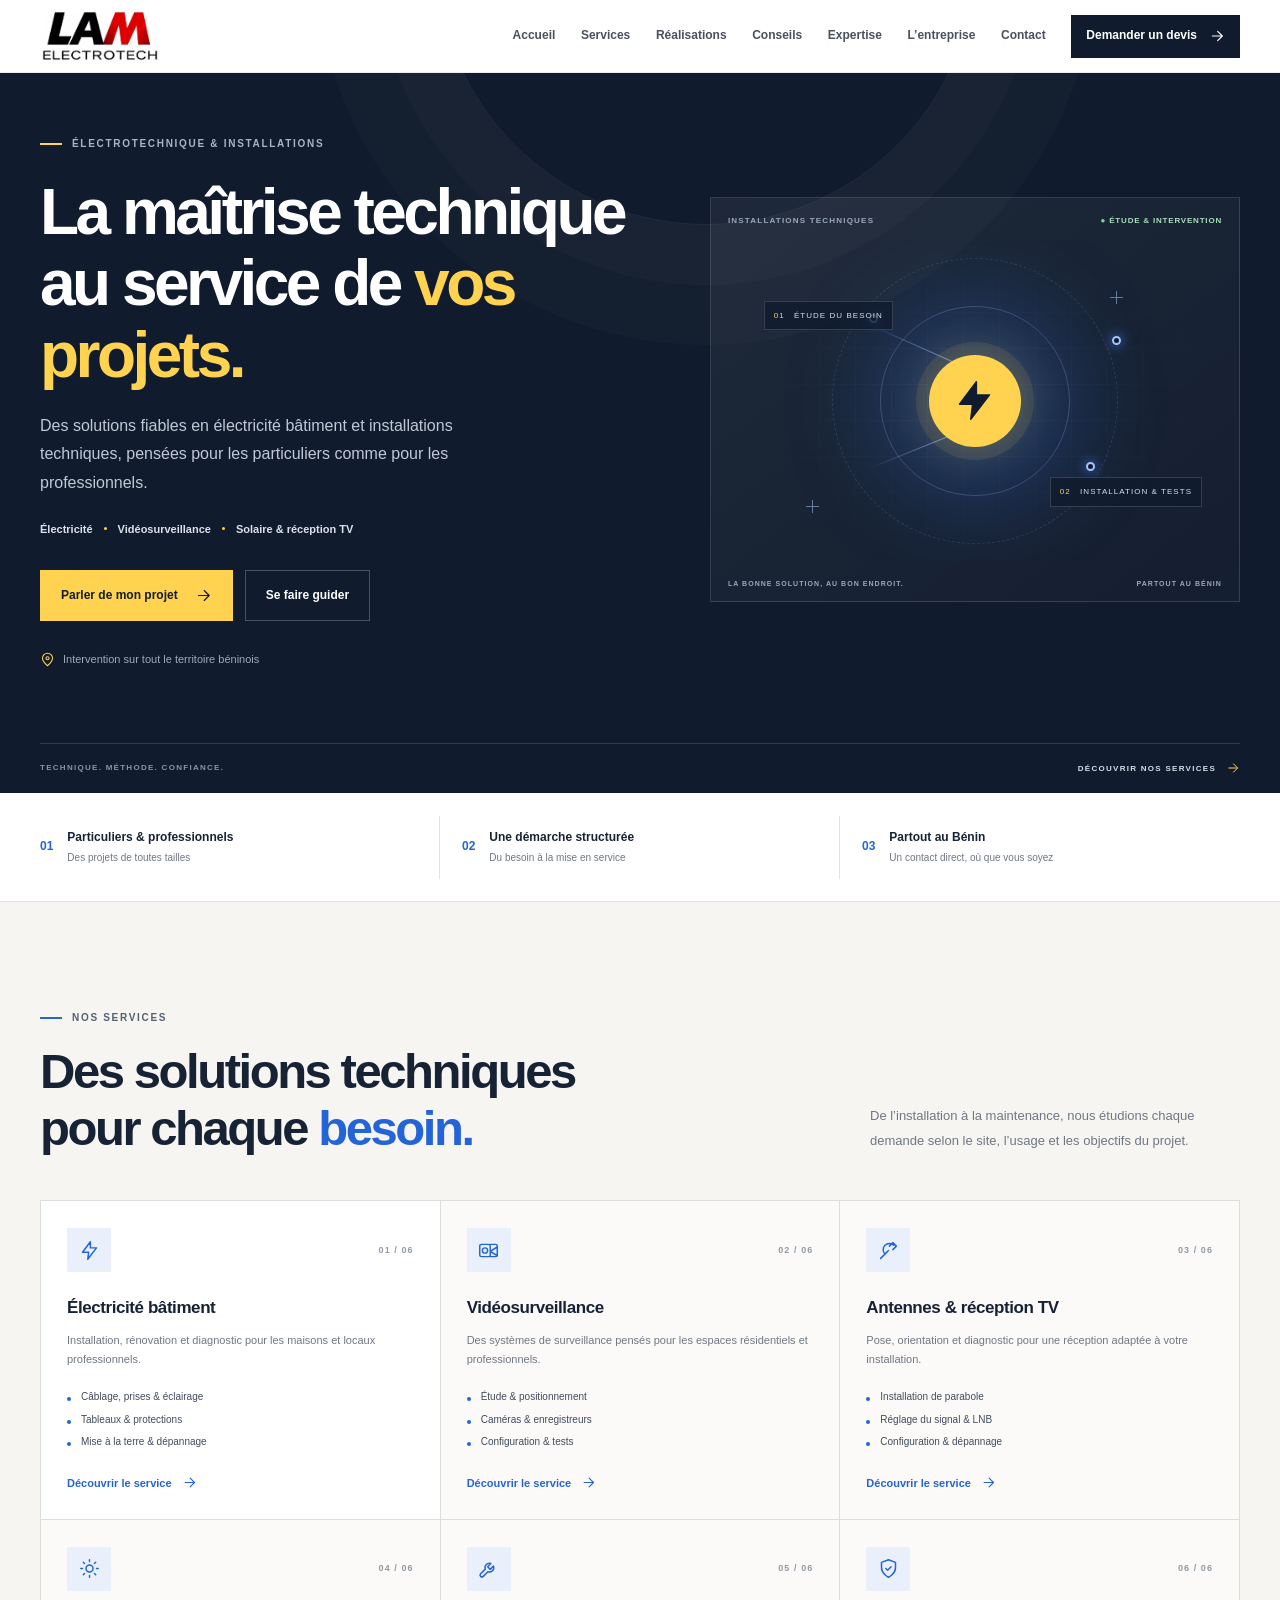
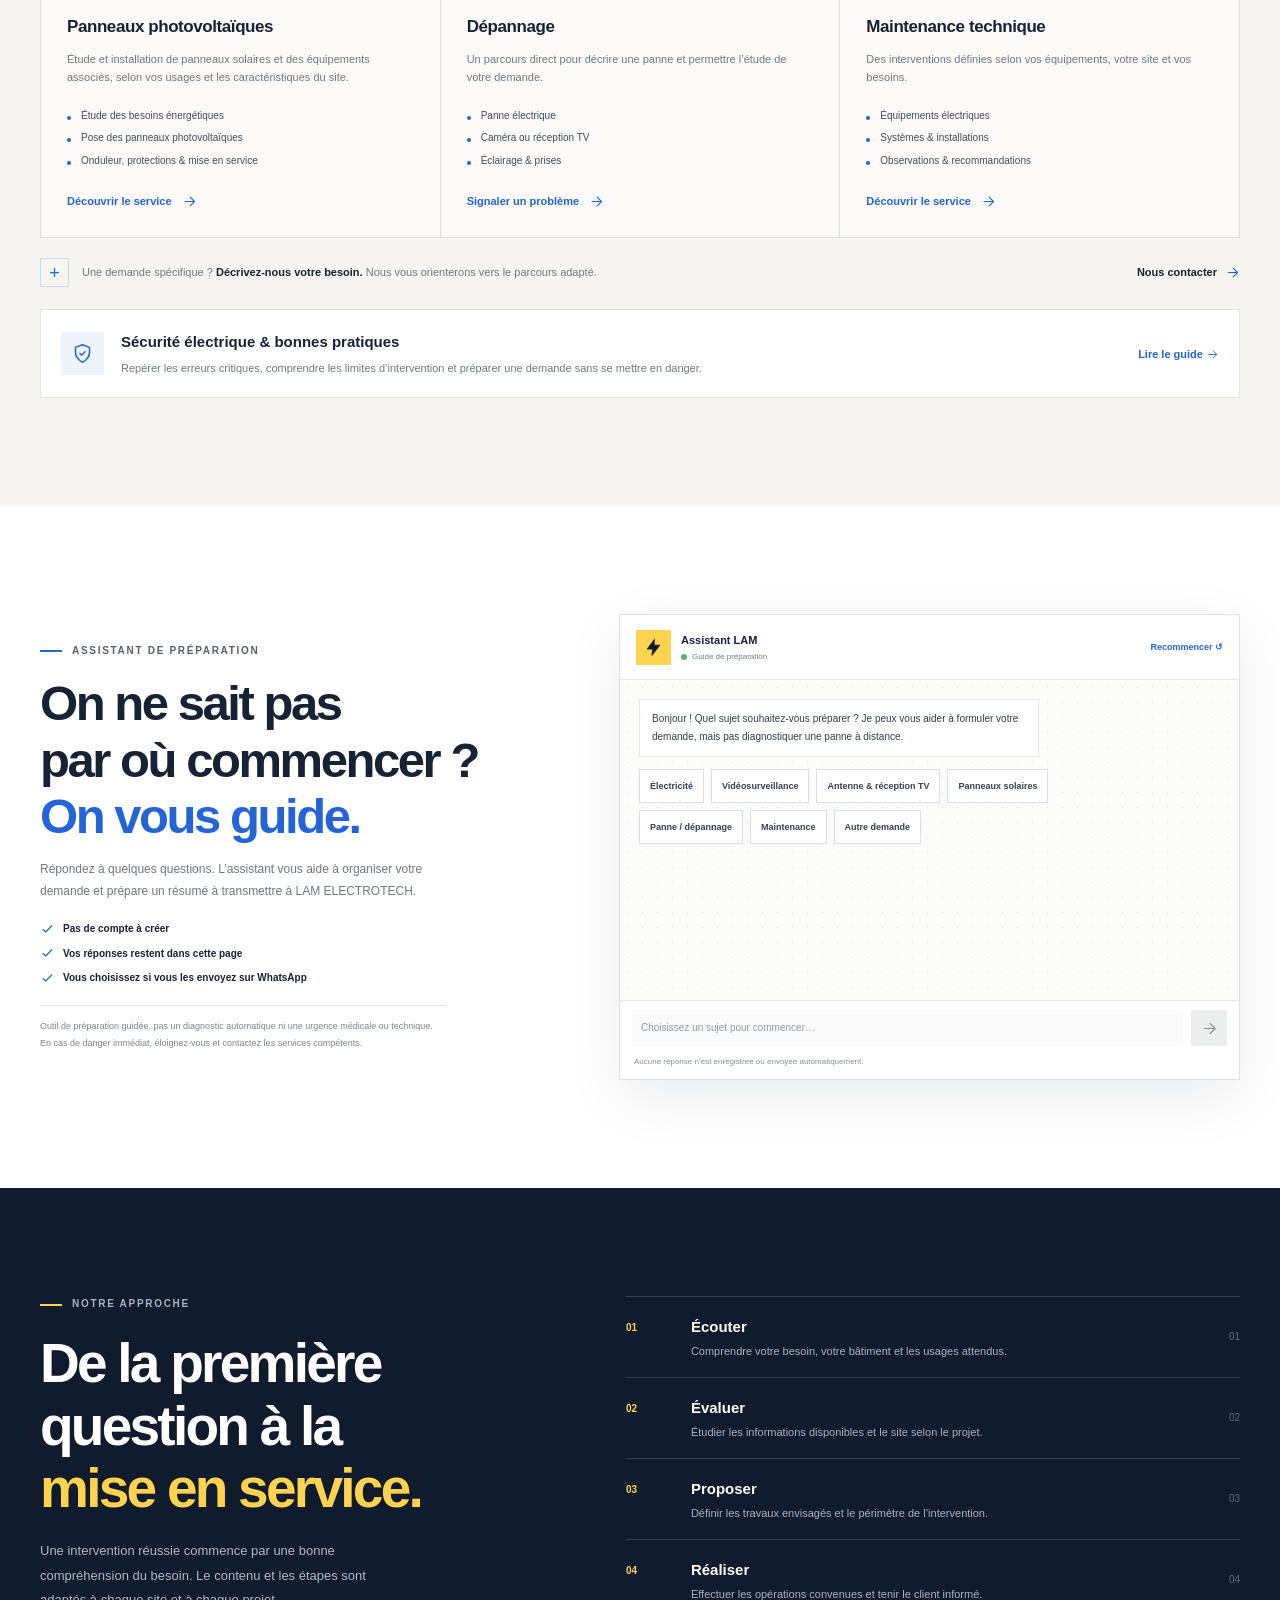
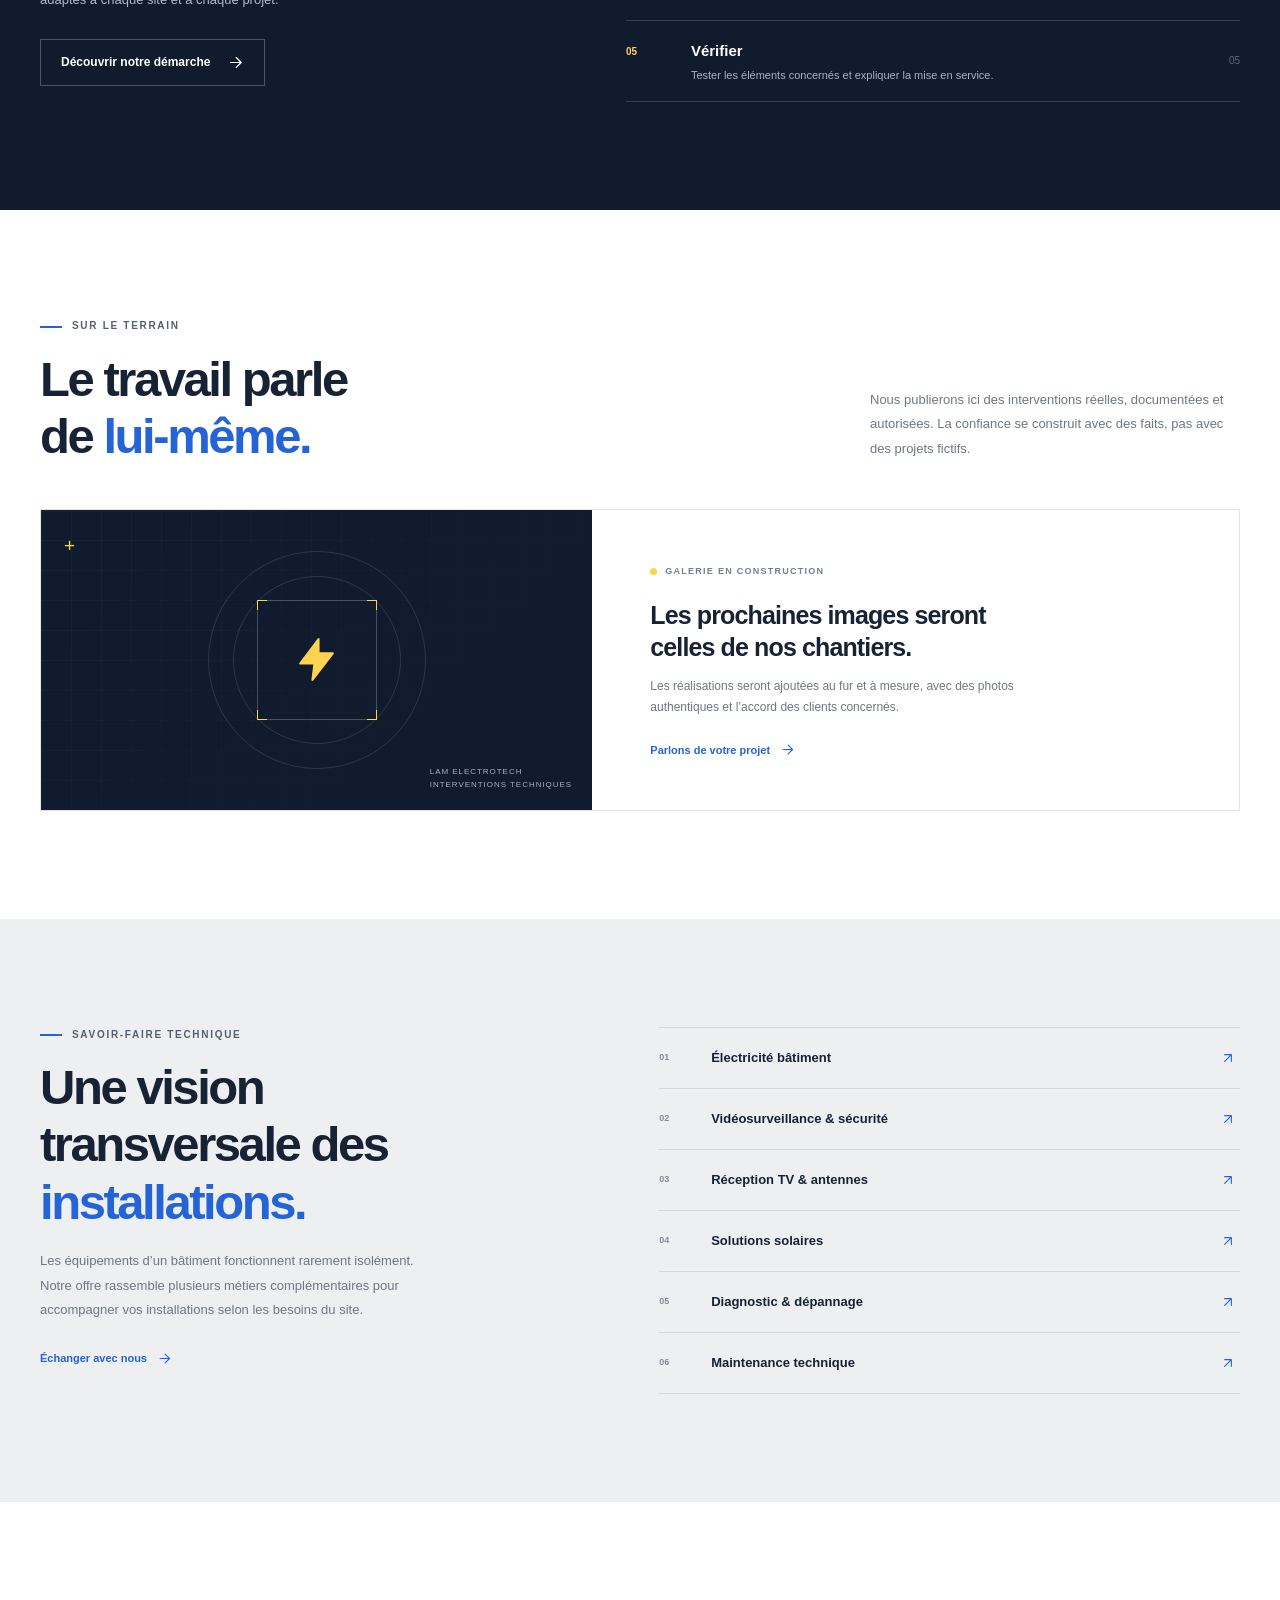
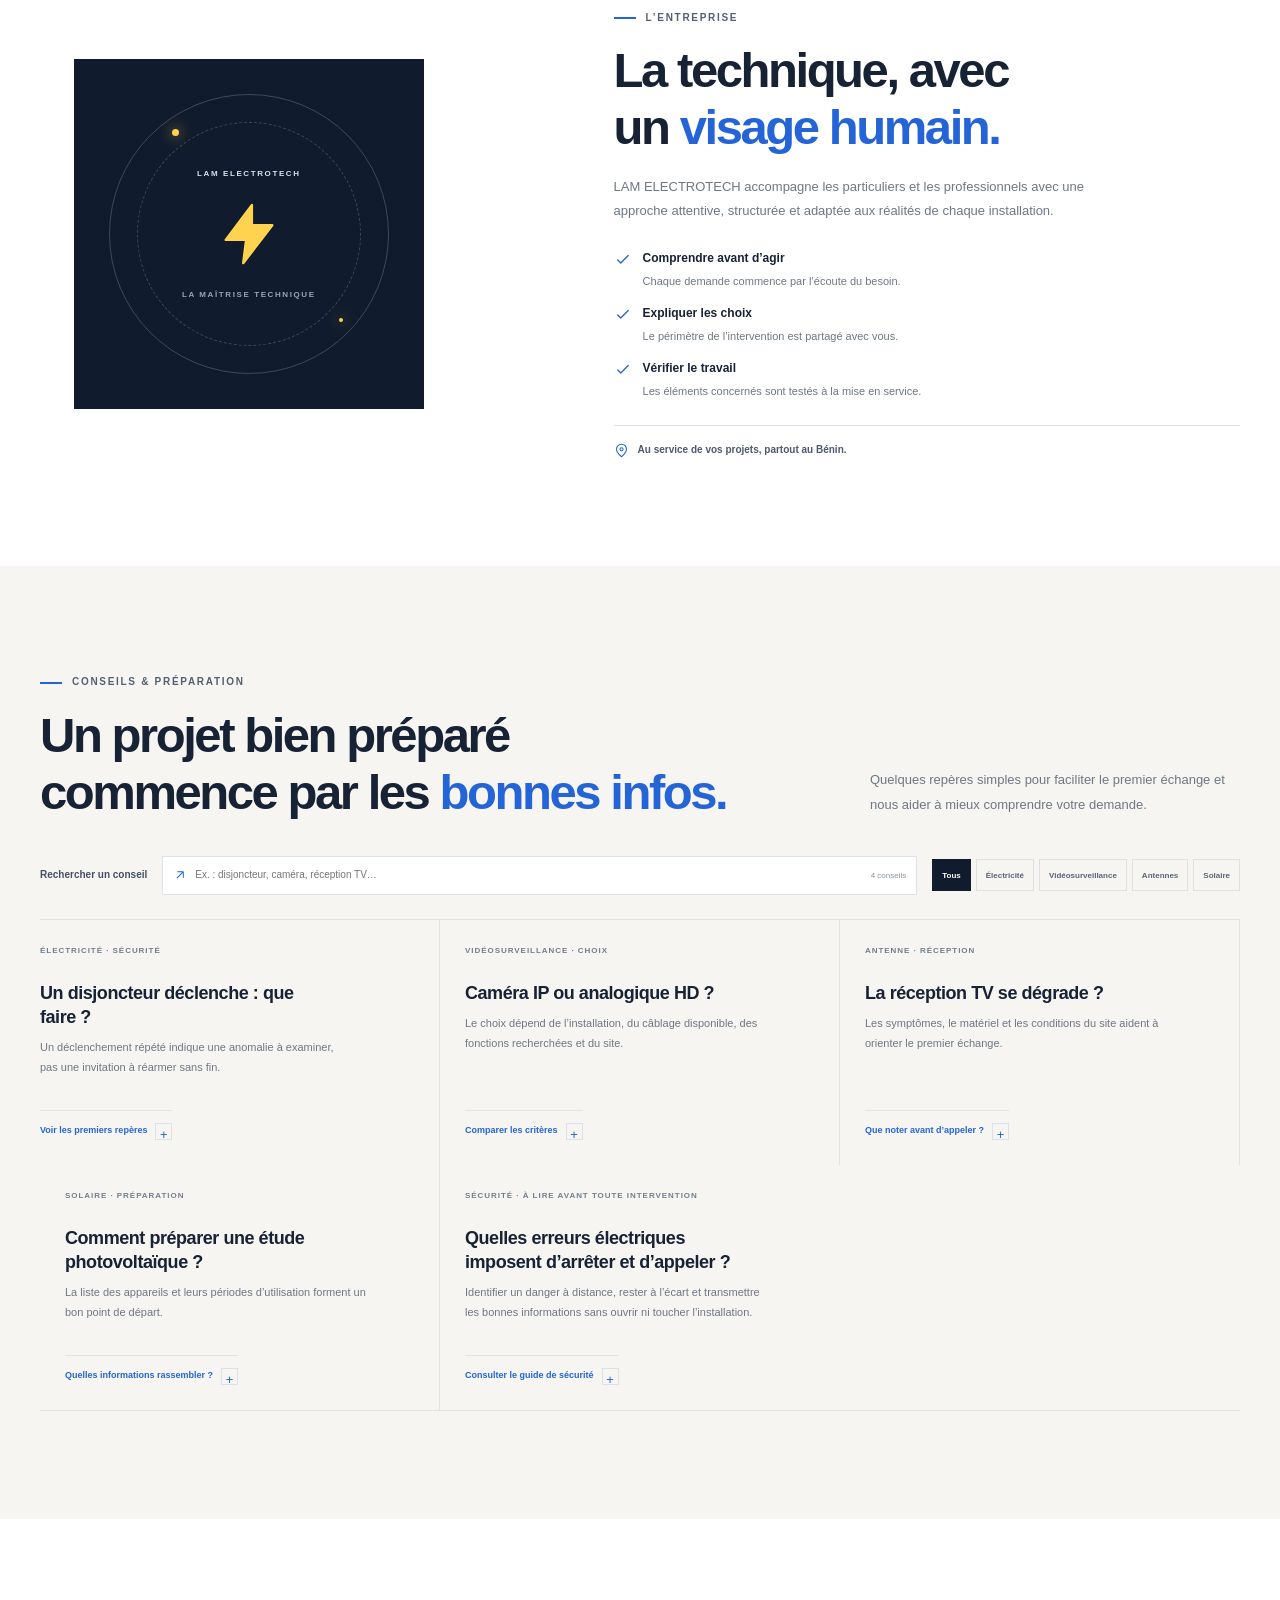
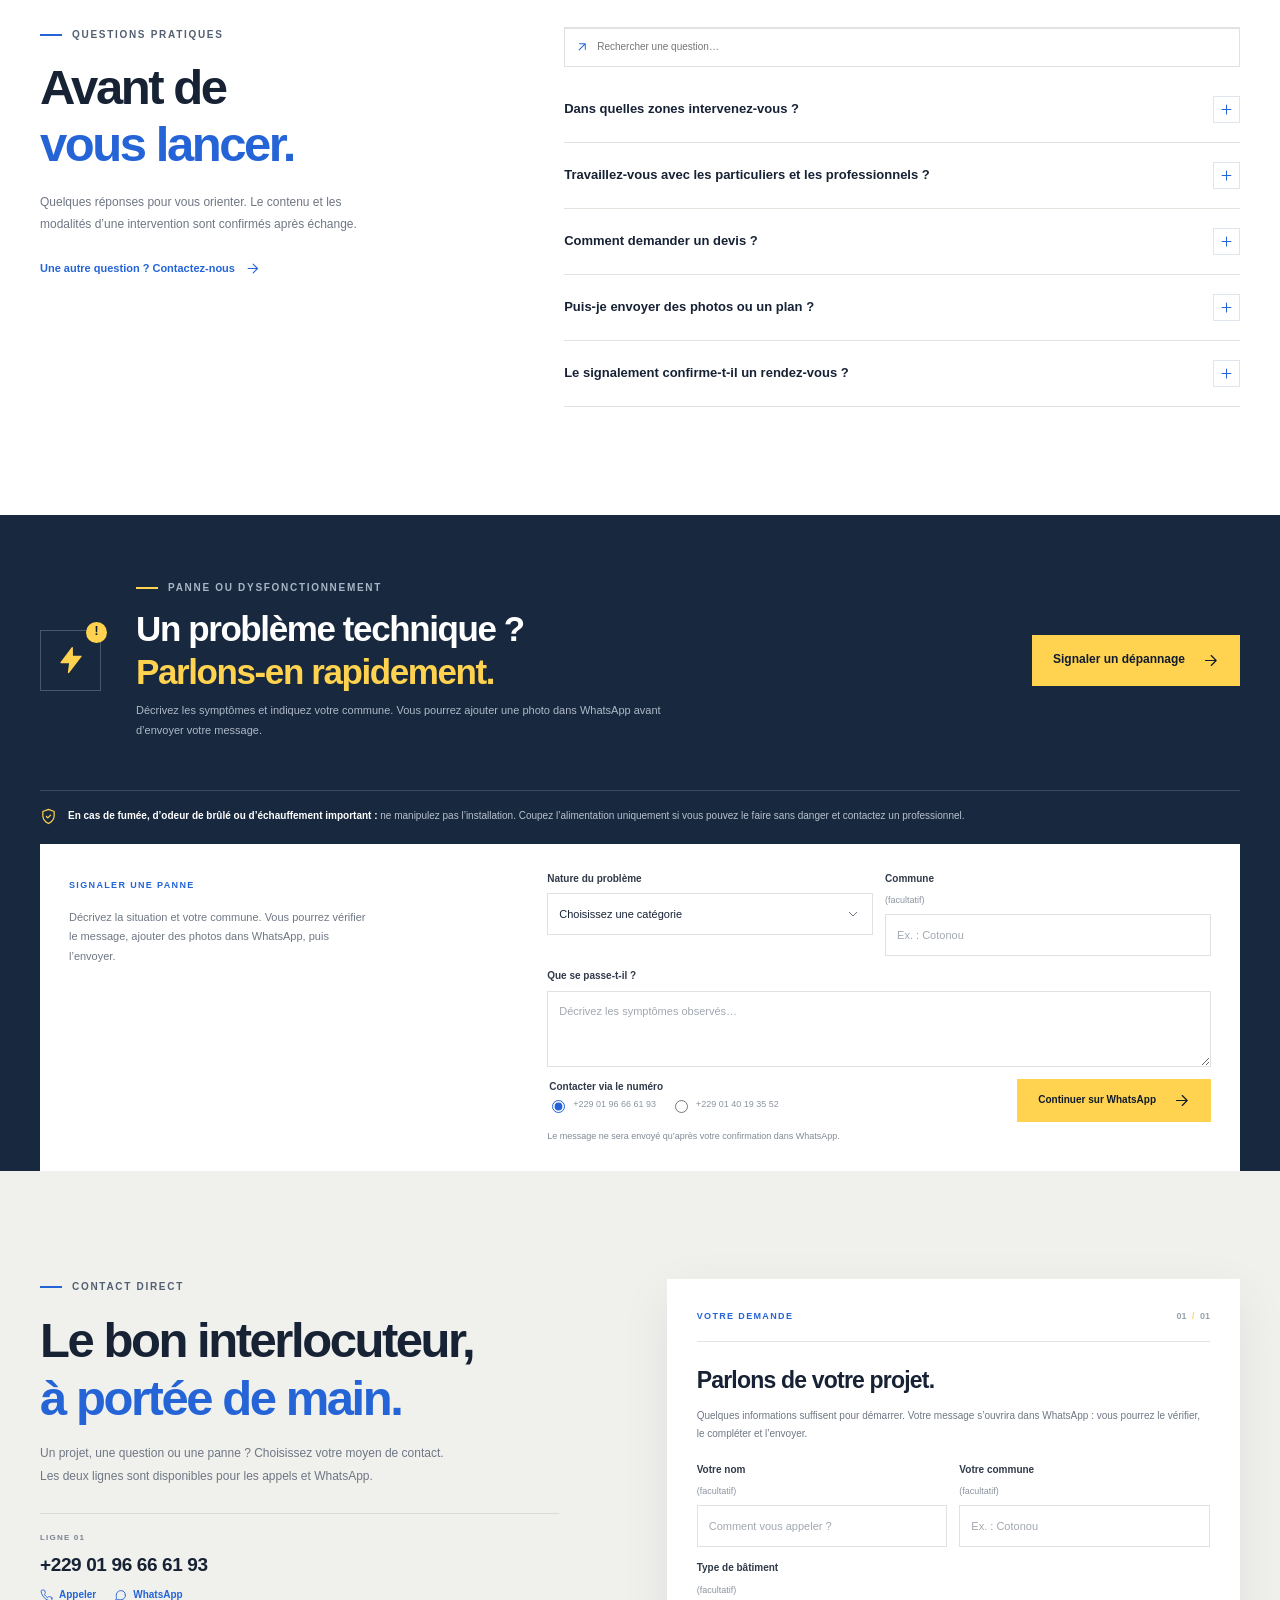
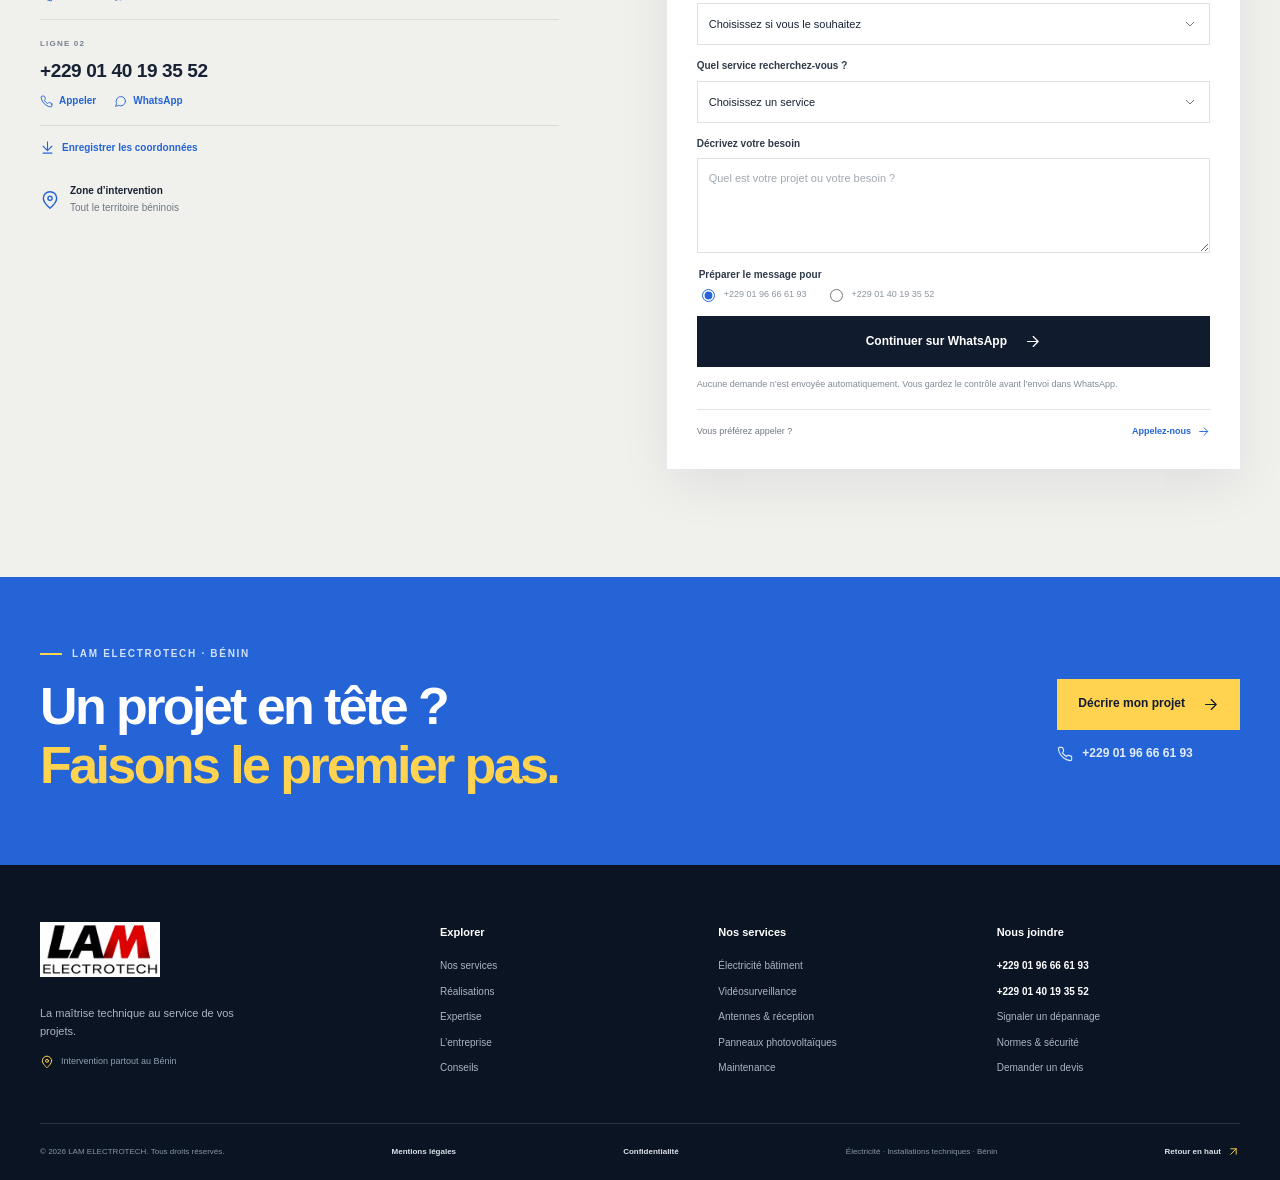
==== commit f17edff0: "Resize site logo for a balanced header Reduce logo dimensions on desktop and mobile, shorten the hea" ====
--- a/index.html
+++ b/index.html
@@ -18,7 +18,7 @@
   <link rel="manifest" href="manifest.webmanifest">
   <meta name="apple-mobile-web-app-capable" content="yes">
   <meta name="apple-mobile-web-app-title" content="LAM ELECTROTECH">
-  <link rel="stylesheet" href="styles.css">
+  <link rel="stylesheet" href="styles.css?v=15">
   <script type="application/ld+json">
   {
     "@context": "https://schema.org",
--- a/styles.css
+++ b/styles.css
@@ -36,9 +36,9 @@
 .no-js .assistant-panel { display: none; }
 
 .site-header { position: sticky; z-index: 50; top: 0; color: var(--ink); background: rgba(255,255,255,.96); border-bottom: 1px solid rgba(16,27,45,.08); backdrop-filter: blur(16px); }
-.header-inner { min-height: 78px; display: flex; align-items: center; justify-content: space-between; gap: 30px; }
+.header-inner { min-height: 72px; display: flex; align-items: center; justify-content: space-between; gap: 30px; }
 .brand { display: inline-flex; align-items: center; gap: 10px; flex-shrink: 0; }
-.brand-logo { display: block; width: 148px; height: 68px; object-fit: contain; }
+.brand-logo { display: block; width: 120px; height: 55px; object-fit: contain; }
 .brand-mark { display: grid; width: 38px; height: 38px; place-items: center; color: var(--navy); background: var(--yellow); border-radius: 3px; }
 .brand-mark .icon { width: 23px; height: 23px; fill: currentColor; stroke-width: 1.2; }
 .brand-name { display: flex; flex-direction: column; font-family: var(--font-display); font-weight: 500; font-size: 14px; line-height: 1.12; letter-spacing: .1em; white-space: nowrap; }
@@ -458,6 +458,25 @@
 .detail-process li::before { position: absolute; top: 13px; left: 0; content: counter(process, decimal-leading-zero); color: var(--blue); font-size: 9px; font-weight: 700; }
 .detail-process li b { font-family: var(--font-display); font-size: 11px; }
 .detail-process li small { color: var(--muted); font-size: 9px; line-height: 1.6; }
+.electrical-gallery-section { background: var(--paper); }
+.electrical-gallery-heading { max-width: 780px; margin-bottom: 33px; }
+.electrical-gallery-heading h2 { margin: 15px 0 11px; font-family: var(--font-display); font-size: clamp(32px,4vw,46px); font-weight: 600; line-height: 1.16; letter-spacing: -.05em; }
+.electrical-gallery-heading h2 em { color: var(--blue); font-style: normal; }
+.electrical-gallery-heading > p { margin: 0; color: var(--muted); font-size: 12px; line-height: 1.85; }
+.electrical-gallery-grid { display: grid; grid-template-columns: repeat(3,minmax(0,1fr)); align-items: start; gap: 17px; }
+.electrical-photo-card { min-width: 0; margin: 0; overflow: hidden; border: 1px solid var(--line); background: #fff; }
+.electrical-photo-link { display: block; overflow: hidden; aspect-ratio: 4 / 3; background: #e9edf1; }
+.electrical-photo-link img { display: block; width: 100%; height: 100%; object-fit: cover; transition: transform .3s var(--ease); }
+.electrical-photo-link:hover img { transform: scale(1.035); }
+.electrical-photo-card figcaption { padding: 16px 17px 17px; }
+.electrical-photo-card figcaption > span { display: block; margin-bottom: 8px; color: var(--blue); font-size: 8px; font-weight: 800; letter-spacing: .12em; }
+.electrical-photo-card figcaption > b { display: block; color: var(--ink); font-family: var(--font-display); font-size: 14px; line-height: 1.4; }
+.electrical-photo-card figcaption > p { min-height: 52px; margin: 7px 0 12px; color: var(--muted); font-size: 10px; line-height: 1.7; }
+.electrical-photo-card figcaption > small { color: #586678; font-size: 9px; font-weight: 700; }
+.electrical-gallery-additions { margin-top: 58px; padding-top: 42px; border-top: 1px solid var(--line); }
+.electrical-gallery-group + .electrical-gallery-group { margin-top: 39px; }
+.electrical-gallery-group h3 { margin: 0 0 17px; color: var(--ink); font-family: var(--font-display); font-size: clamp(20px,2.4vw,28px); font-weight: 600; line-height: 1.25; letter-spacing: -.035em; }
+.electrical-gallery-note { margin: 36px 0 0; padding: 17px 19px; border-left: 3px solid #d19a32; background: #fff7e6; color: #533e1c; font-size: 11px; line-height: 1.8; }
 .detail-cta { padding: 47px 0; color: #fff; background: var(--navy-soft); }
 .detail-cta > .container { display: flex; justify-content: space-between; align-items: center; gap: 25px; }
 .detail-cta h2 { margin: 10px 0 4px; font-family: var(--font-display); font-size: clamp(23px,3vw,33px); font-weight: 600; letter-spacing: -.04em; }
@@ -647,17 +666,18 @@
   .footer-contact > a { display: inline-block; margin-right: 16px; }
   .detail-hero-grid { gap: 6%; }
   .detail-content-grid { gap: 5%; }
+  .electrical-gallery-grid { grid-template-columns: repeat(2,minmax(0,1fr)); }
 }
 @media (max-width: 600px) {
   html { scroll-padding-top: 72px; }
   body { padding-bottom: 63px; }
   .container { width: calc(100% - 38px); }
-  .header-inner { min-height: 67px; }
-  .brand-logo { width: 136px; height: 62px; }
+  .header-inner { min-height: 64px; }
+  .brand-logo { width: 104px; height: 48px; }
   .brand-mark { width: 35px; height: 35px; }
   .brand-name { font-size: 13px; }
   .brand-name small { font-size: 7px; }
-  .main-nav { top: 67px; padding-inline: 20px; }
+  .main-nav { top: 64px; padding-inline: 20px; }
   .no-js .main-nav:not(.privacy-nav) { position: static; display: flex; flex-direction: column; flex-wrap: nowrap; padding: 10px 0; }
   .no-js .main-nav:not(.privacy-nav) > a:not(.nav-cta) { width: 100%; padding: 7px 0; border-bottom: 0; font-size: 10px; }
   .no-js .main-nav:not(.privacy-nav) .nav-cta { align-self: flex-start; margin-top: 4px; }
@@ -781,6 +801,9 @@
   .detail-aside { gap: 8px; padding: 18px; }
   .detail-aside strong { font-size: 17px; }
   .detail-content-grid { grid-template-columns: 1fr; gap: 25px; }
+  .electrical-gallery-grid { grid-template-columns: 1fr; gap: 14px; }
+  .electrical-gallery-heading { margin-bottom: 25px; }
+  .electrical-photo-card figcaption > p { min-height: 0; }
   .detail-main-copy h2 { font-size: 34px; }
   .detail-service-grid article { min-height: 145px; padding: 13px; }
   .detail-process { padding: 19px; }
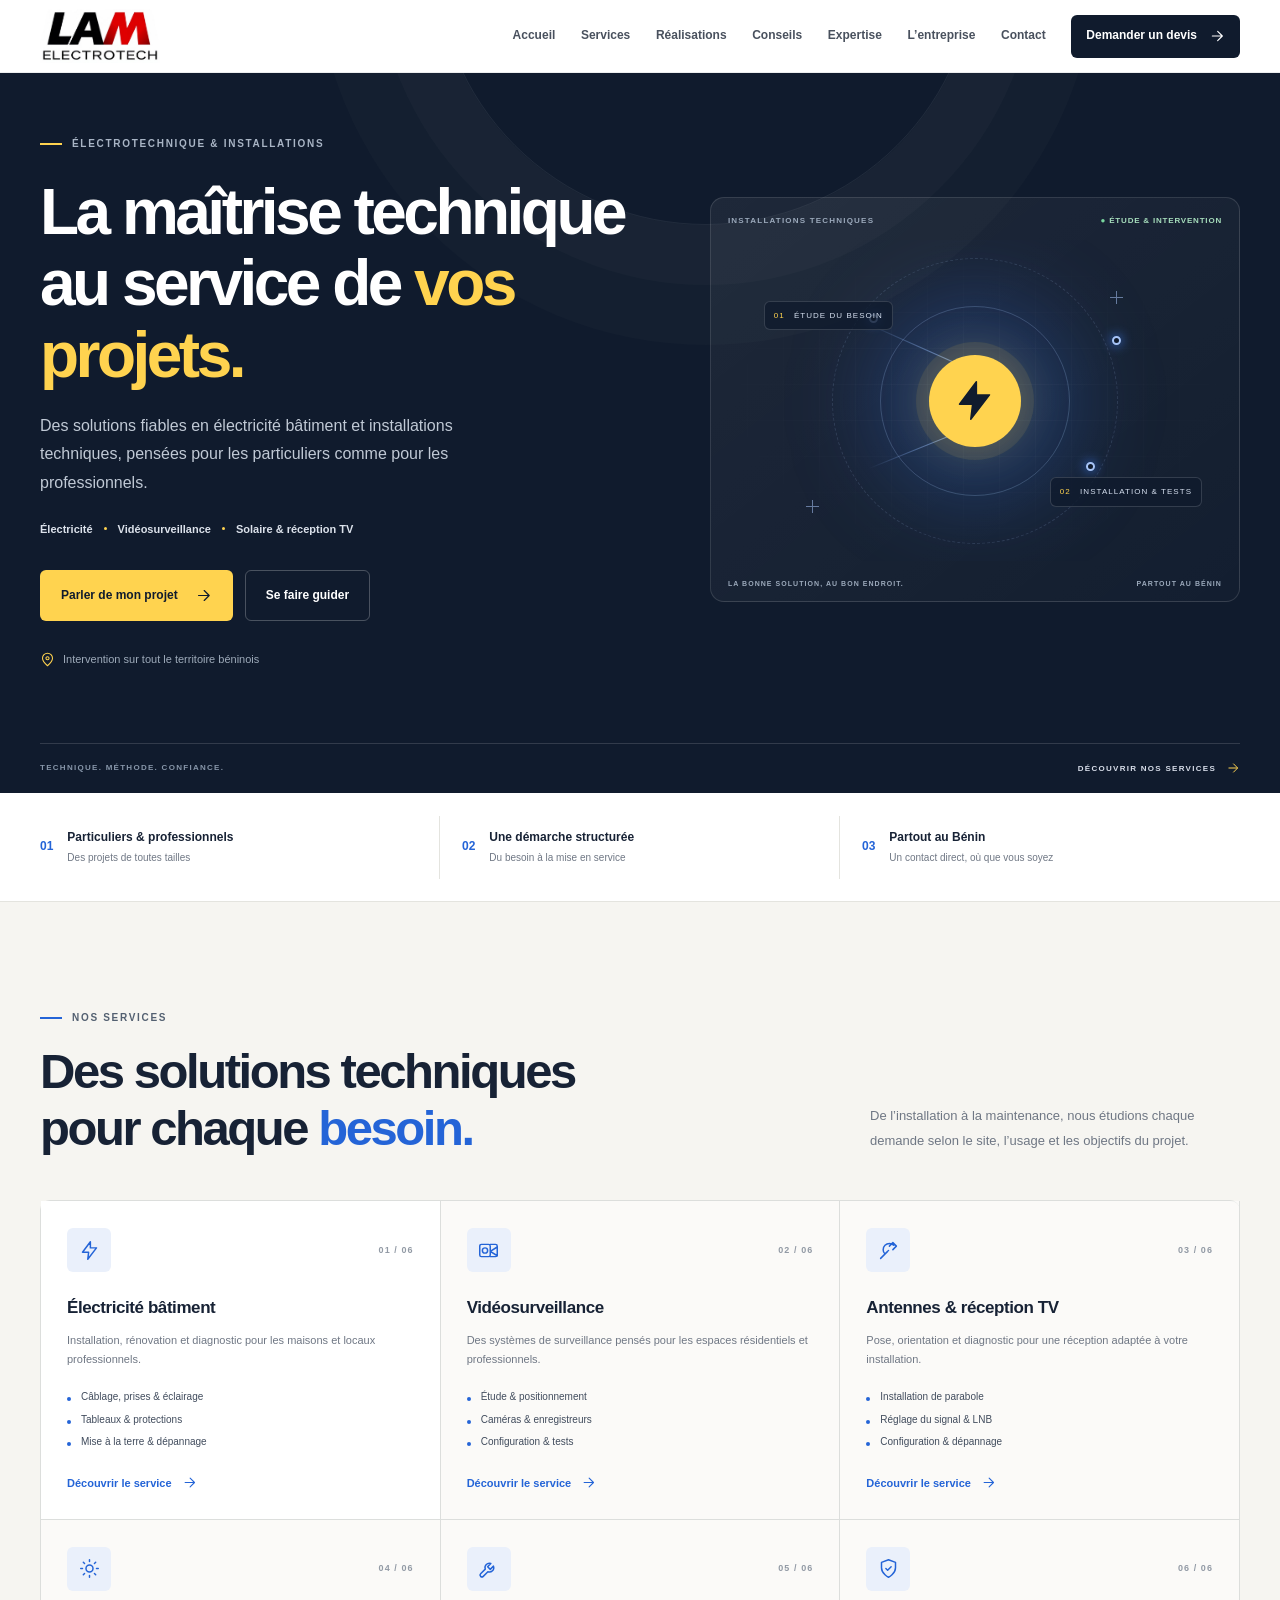
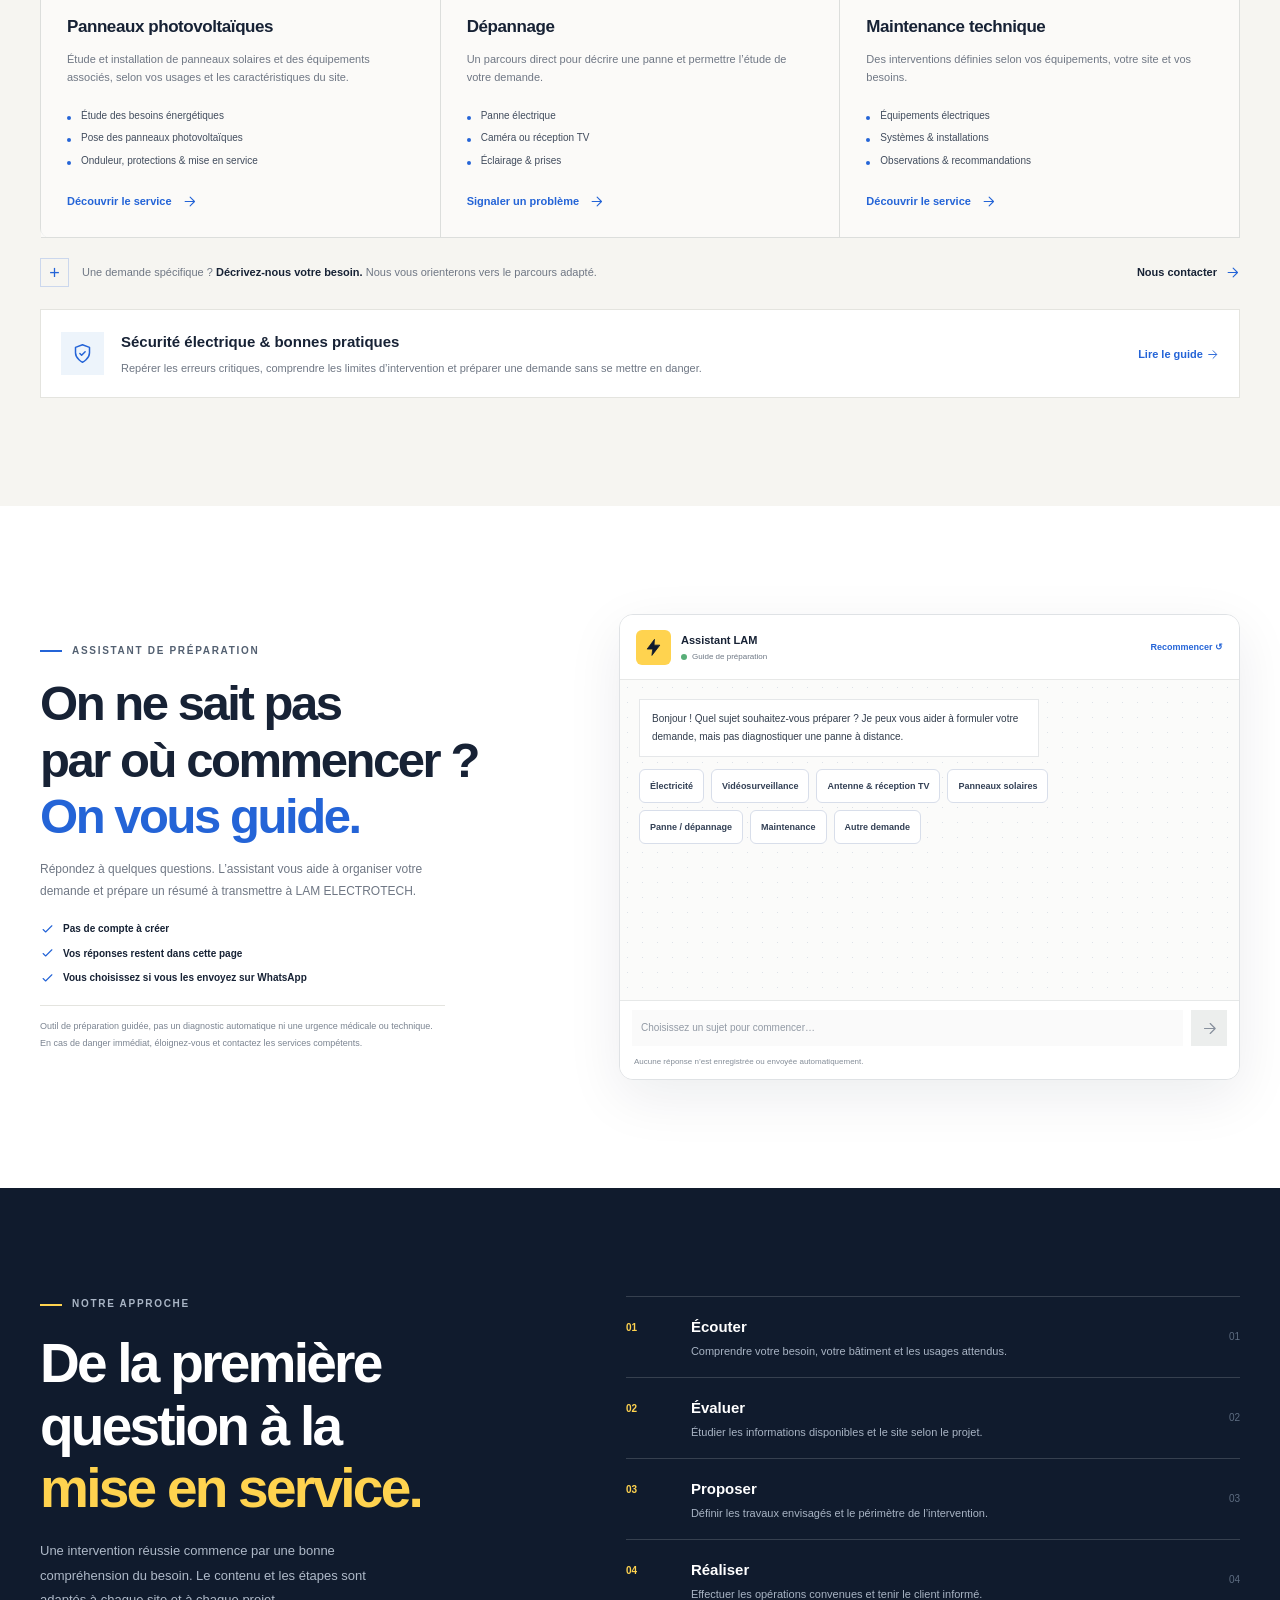
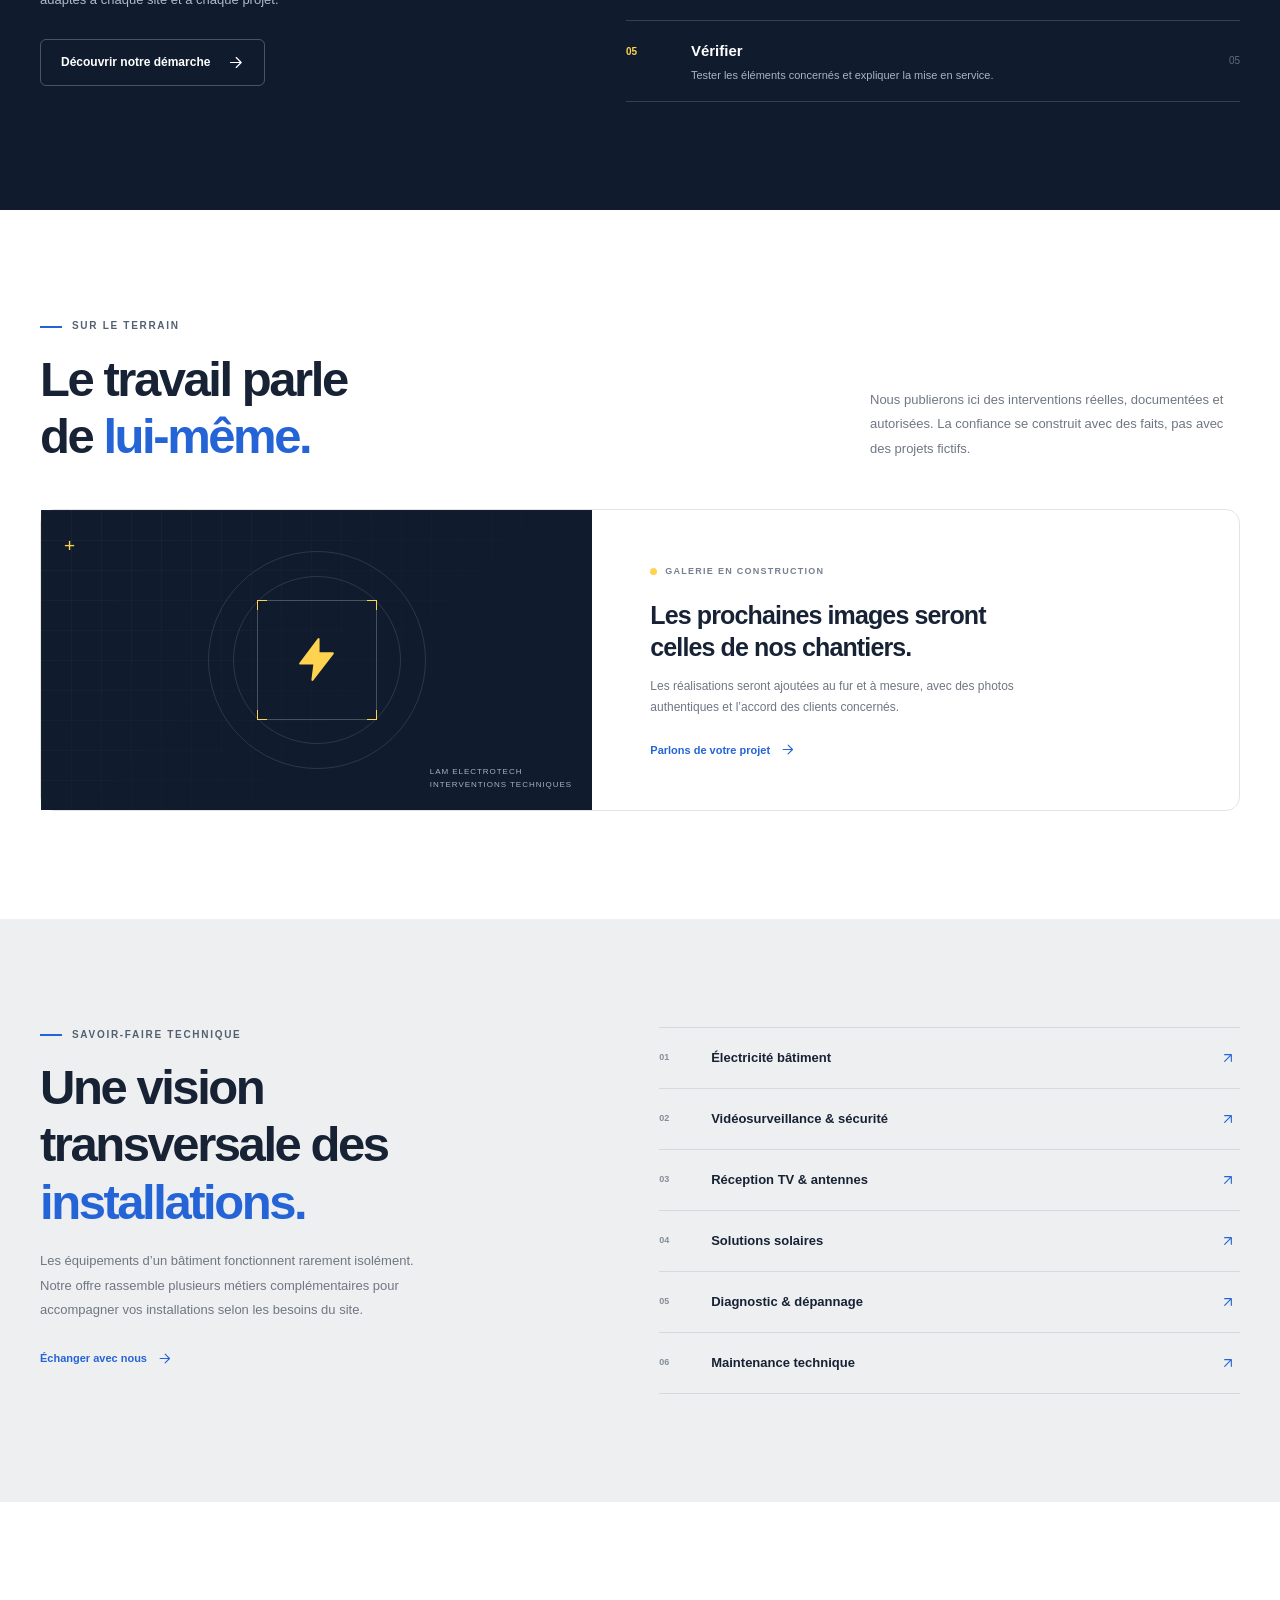
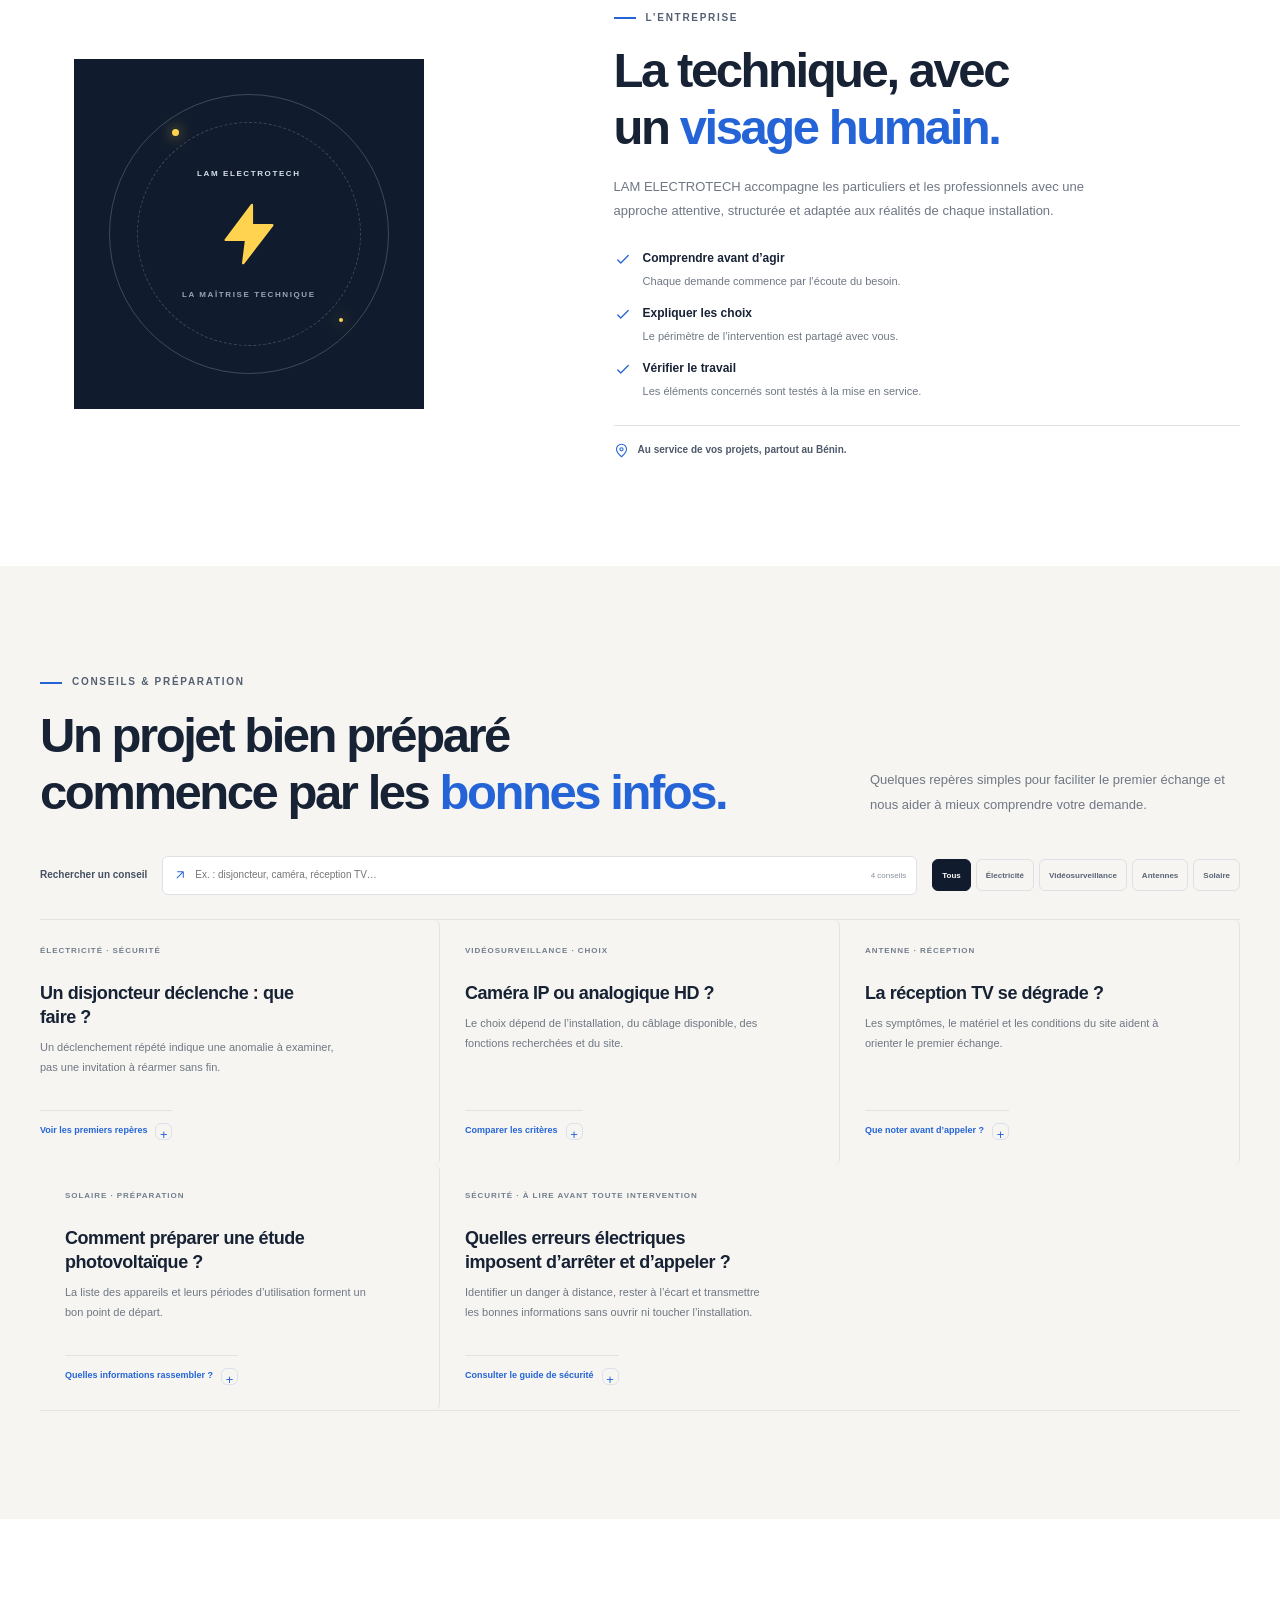
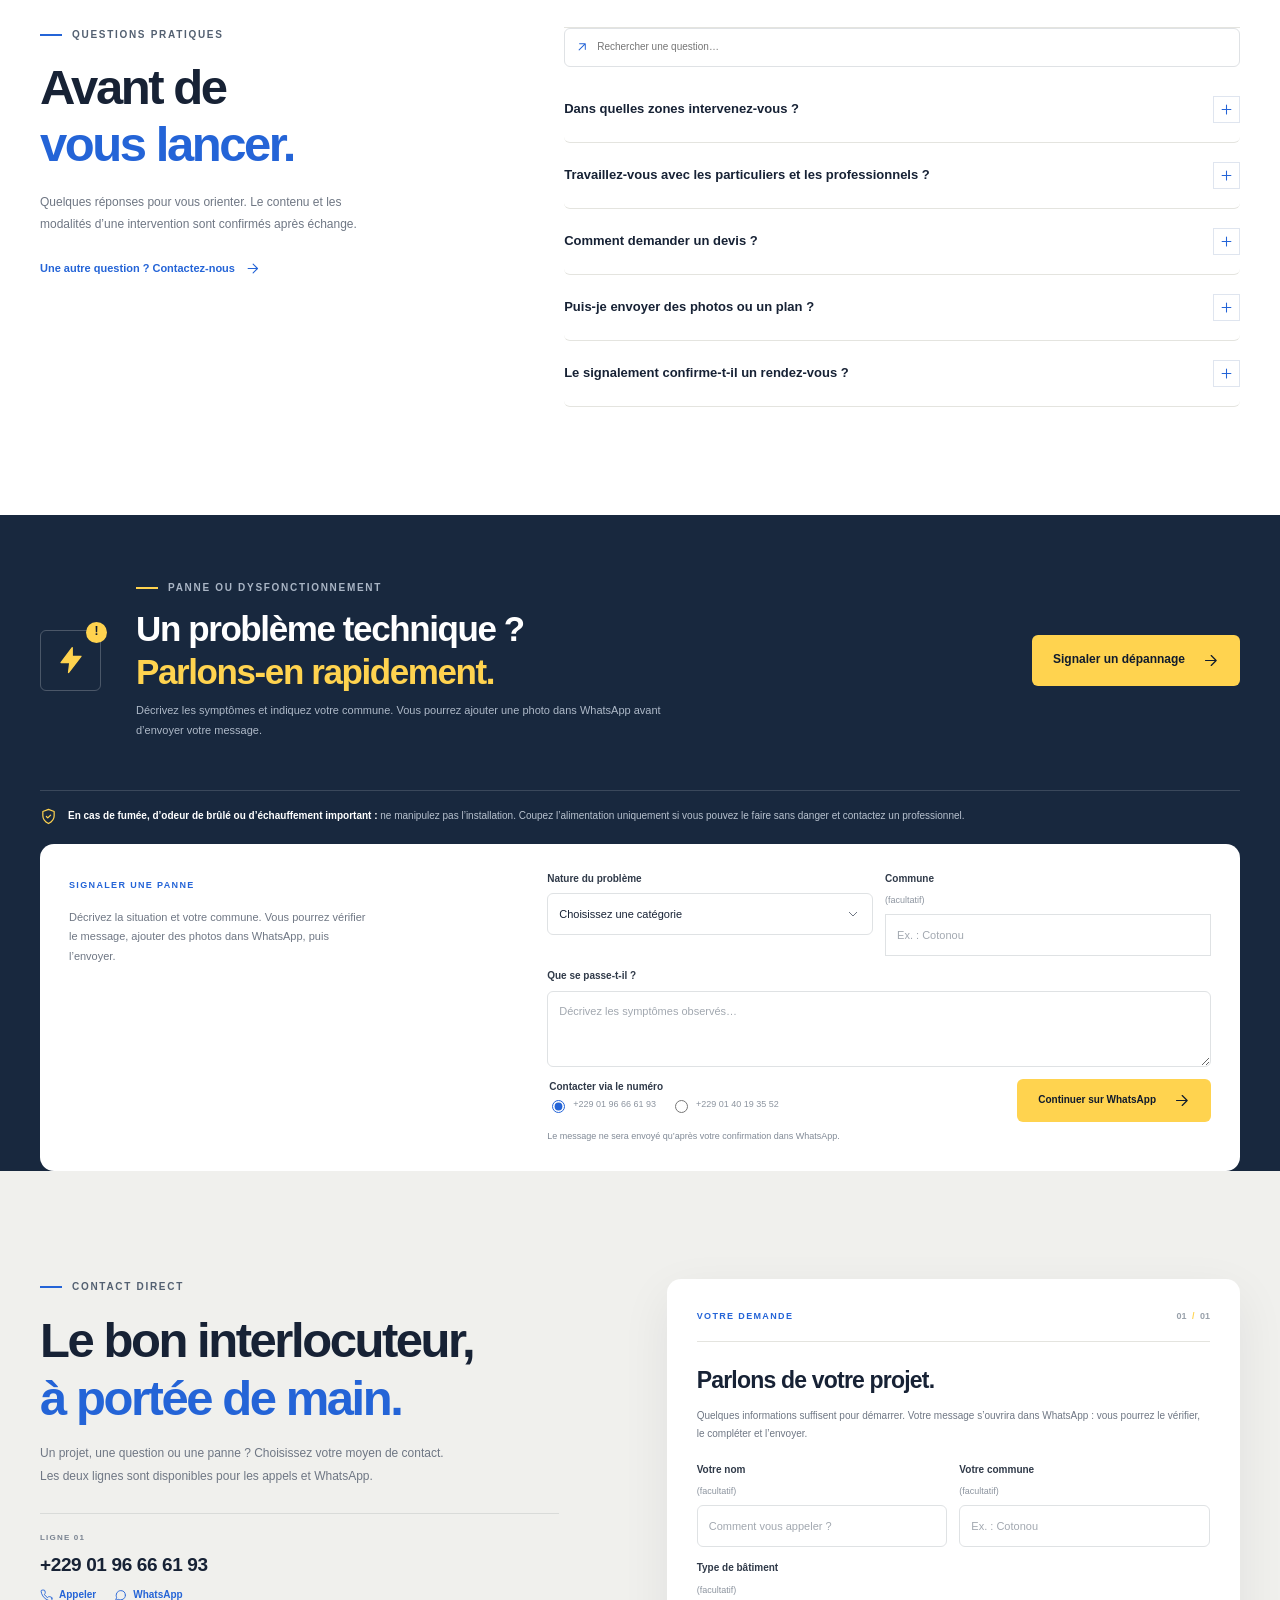
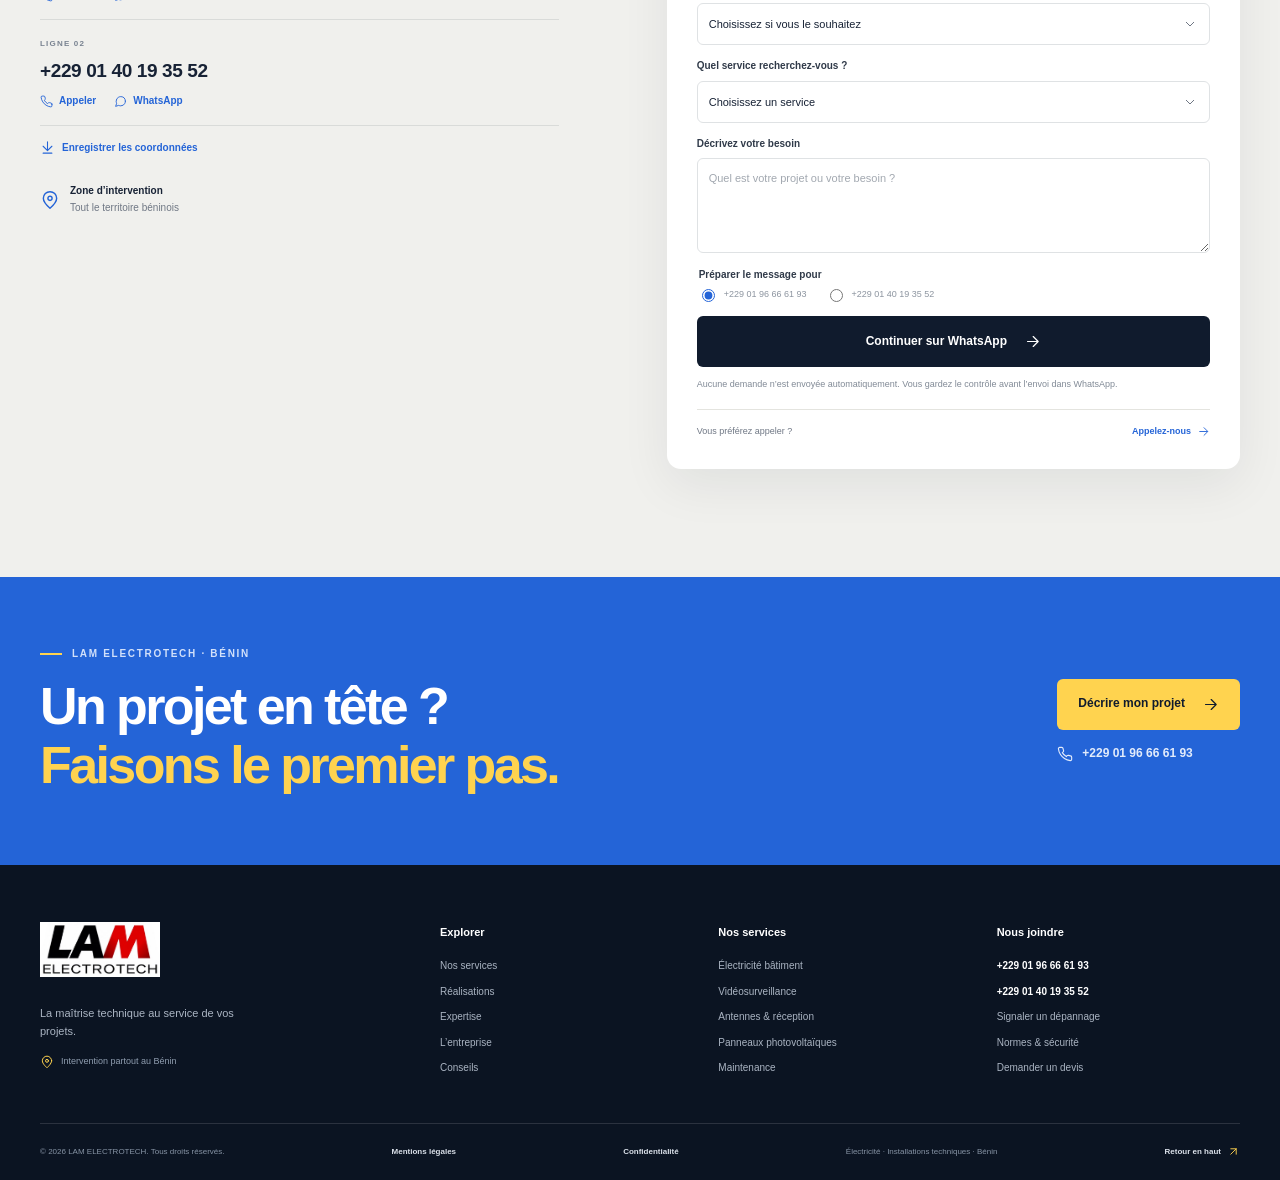
==== commit 63d531b8: "Adoucir les contours de l’interface Unifier les rayons des boutons, cartes, panneaux et formulaires," ====
--- a/index.html
+++ b/index.html
@@ -18,7 +18,7 @@
   <link rel="manifest" href="manifest.webmanifest">
   <meta name="apple-mobile-web-app-capable" content="yes">
   <meta name="apple-mobile-web-app-title" content="LAM ELECTROTECH">
-  <link rel="stylesheet" href="styles.css?v=15">
+  <link rel="stylesheet" href="styles.css?v=16">
   <script type="application/ld+json">
   {
     "@context": "https://schema.org",
--- a/styles.css
+++ b/styles.css
@@ -10,6 +10,9 @@
   --ink: #172235;
   --muted: #6f7784;
   --line: #e4e4df;
+  --radius-control: 6px;
+  --radius-card: 10px;
+  --radius-panel: 14px;
   --font-body: "Segoe UI", "Aptos", Arial, sans-serif;
   --font-display: "Segoe UI", "Aptos Display", Arial, sans-serif;
   --container: 1200px;
@@ -818,6 +821,7 @@
   .footer-bottom > span:nth-child(2) { display: none; }
   .mobile-quickbar { position: fixed; z-index: 55; right: 0; bottom: 0; left: 0; min-height: 62px; display: grid; grid-template-columns: 1fr 1fr 1fr; padding: 6px max(12px, env(safe-area-inset-right)) calc(6px + env(safe-area-inset-bottom)) max(12px, env(safe-area-inset-left)); border-top: 1px solid rgba(16,27,45,.1); background: rgba(255,255,255,.97); box-shadow: 0 -6px 22px rgba(16,27,45,.08); backdrop-filter: blur(12px); }
   .mobile-quickbar a { display: flex; flex-direction: column; align-items: center; justify-content: center; gap: 2px; color: #49515e; font-size: 9px; font-weight: 700; }
+
   .mobile-quickbar .icon { width: 18px; height: 18px; color: var(--blue); }
   .mobile-quickbar .quickbar-main { color: var(--navy); }
   .mobile-quickbar .quickbar-main .icon { color: var(--navy); }
@@ -831,3 +835,24 @@
 @media (prefers-reduced-motion: reduce) {
   *, *::before, *::after { scroll-behavior: auto !important; transition-duration: .01ms !important; animation-duration: .01ms !important; animation-iteration-count: 1 !important; }
 }
+
+.nav-cta, .button, .menu-toggle { border-radius: var(--radius-control); }
+.hero-visual, .work-empty, .assistant-panel, .request-panel, .detail-aside, .detail-process,
+.repair-form-wrap, .repair-page-form, .standards-references, .standards-list, .checklist-columns,
+.electrical-photo-card, .electrical-gallery-note, .safety-bottom-cta, .detail-service-grid,
+.service-value-card, .emergency-layout, .safety-domain-grid, .standards-panel, .mistake-grid {
+  border-radius: var(--radius-card);
+}
+.hero-visual, .work-empty, .assistant-panel, .request-panel, .repair-form-wrap, .repair-page-form {
+  border-radius: var(--radius-panel);
+}
+.service-icon, .assistant-avatar, .art-label, .guide-search-wrap, .faq-search-wrap,
+.guide-filters button, .assistant-choices button, .guide-answer summary > span,
+.guide-card, .insight-card, .faq-list details, .emergency-symbol, .repair-warning,
+.detail-actions .button {
+  border-radius: var(--radius-control);
+}
+.guide-search-wrap input, .faq-search, #quote-form input:not([type="radio"]),
+#quote-form select, #quote-form textarea, .repair-form input, .repair-form select,
+.repair-form textarea { border-radius: var(--radius-control); }
+.services-grid { border-radius: var(--radius-card); }
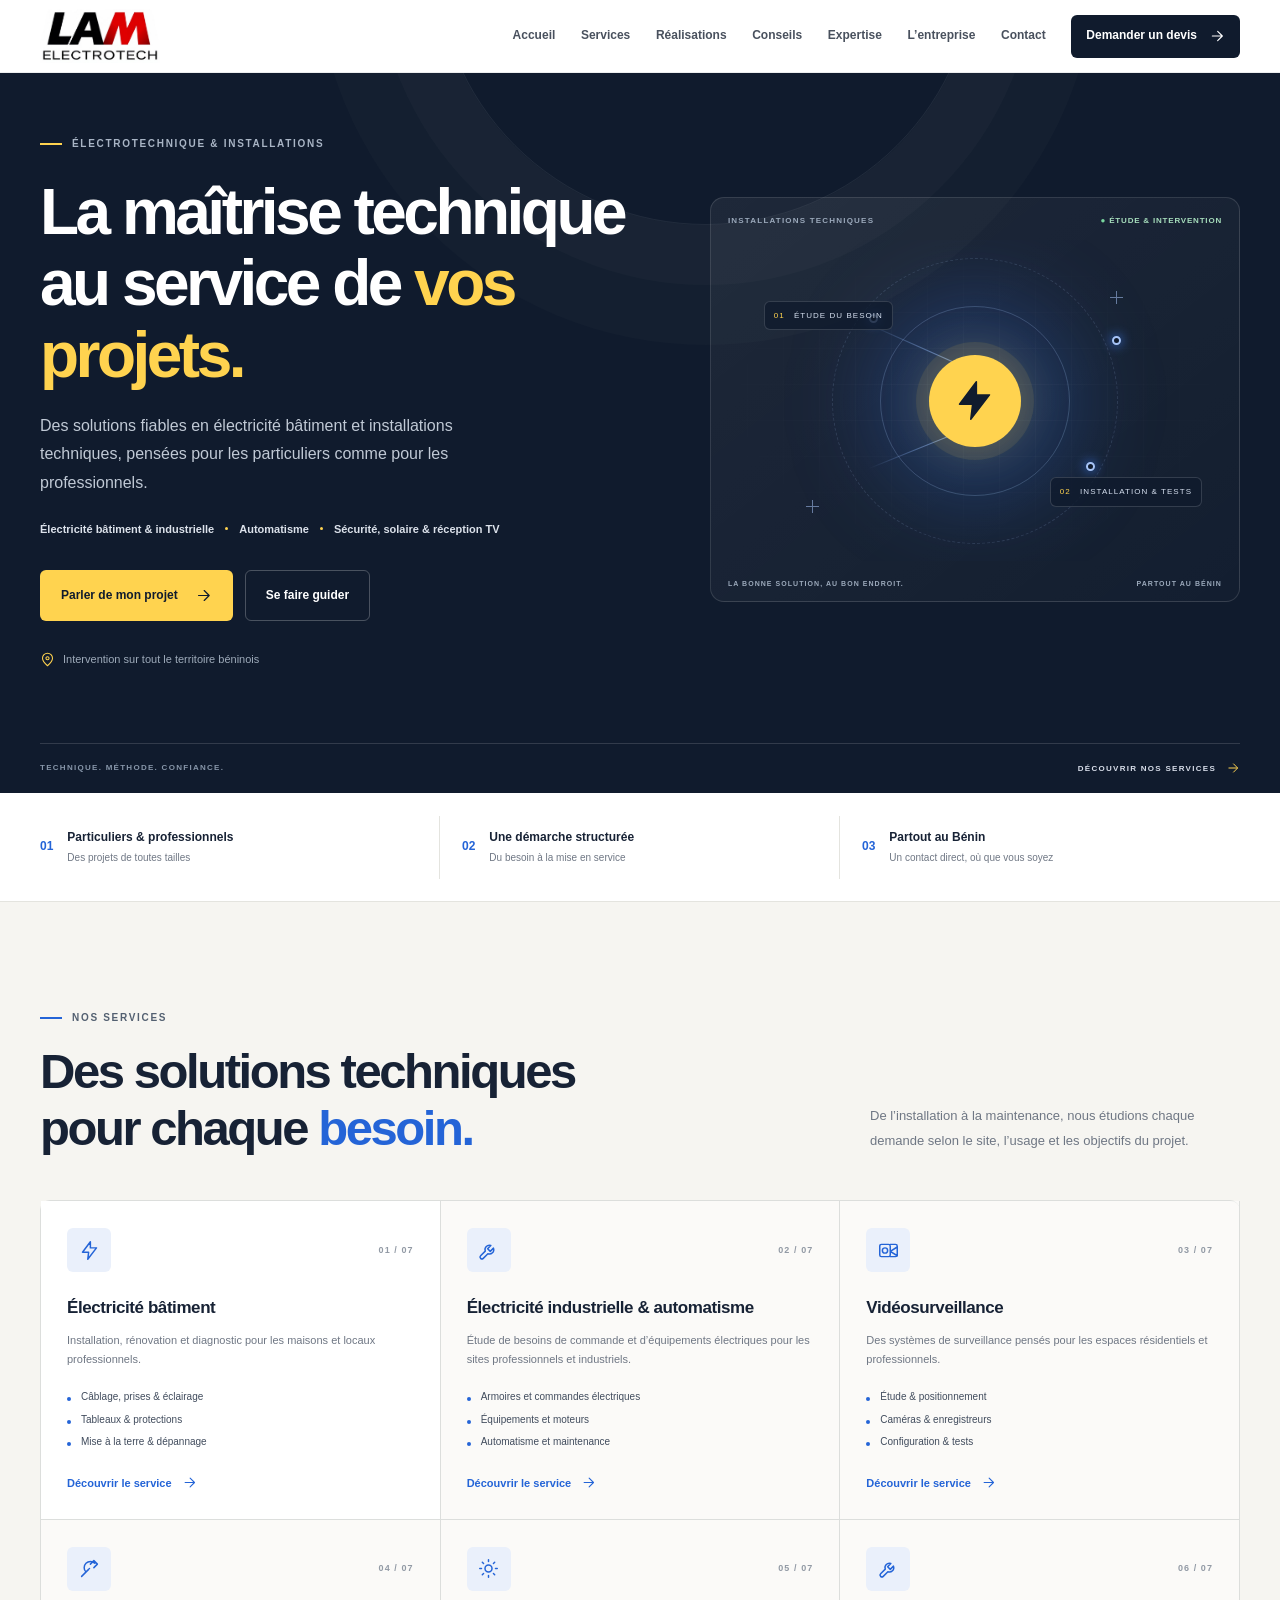
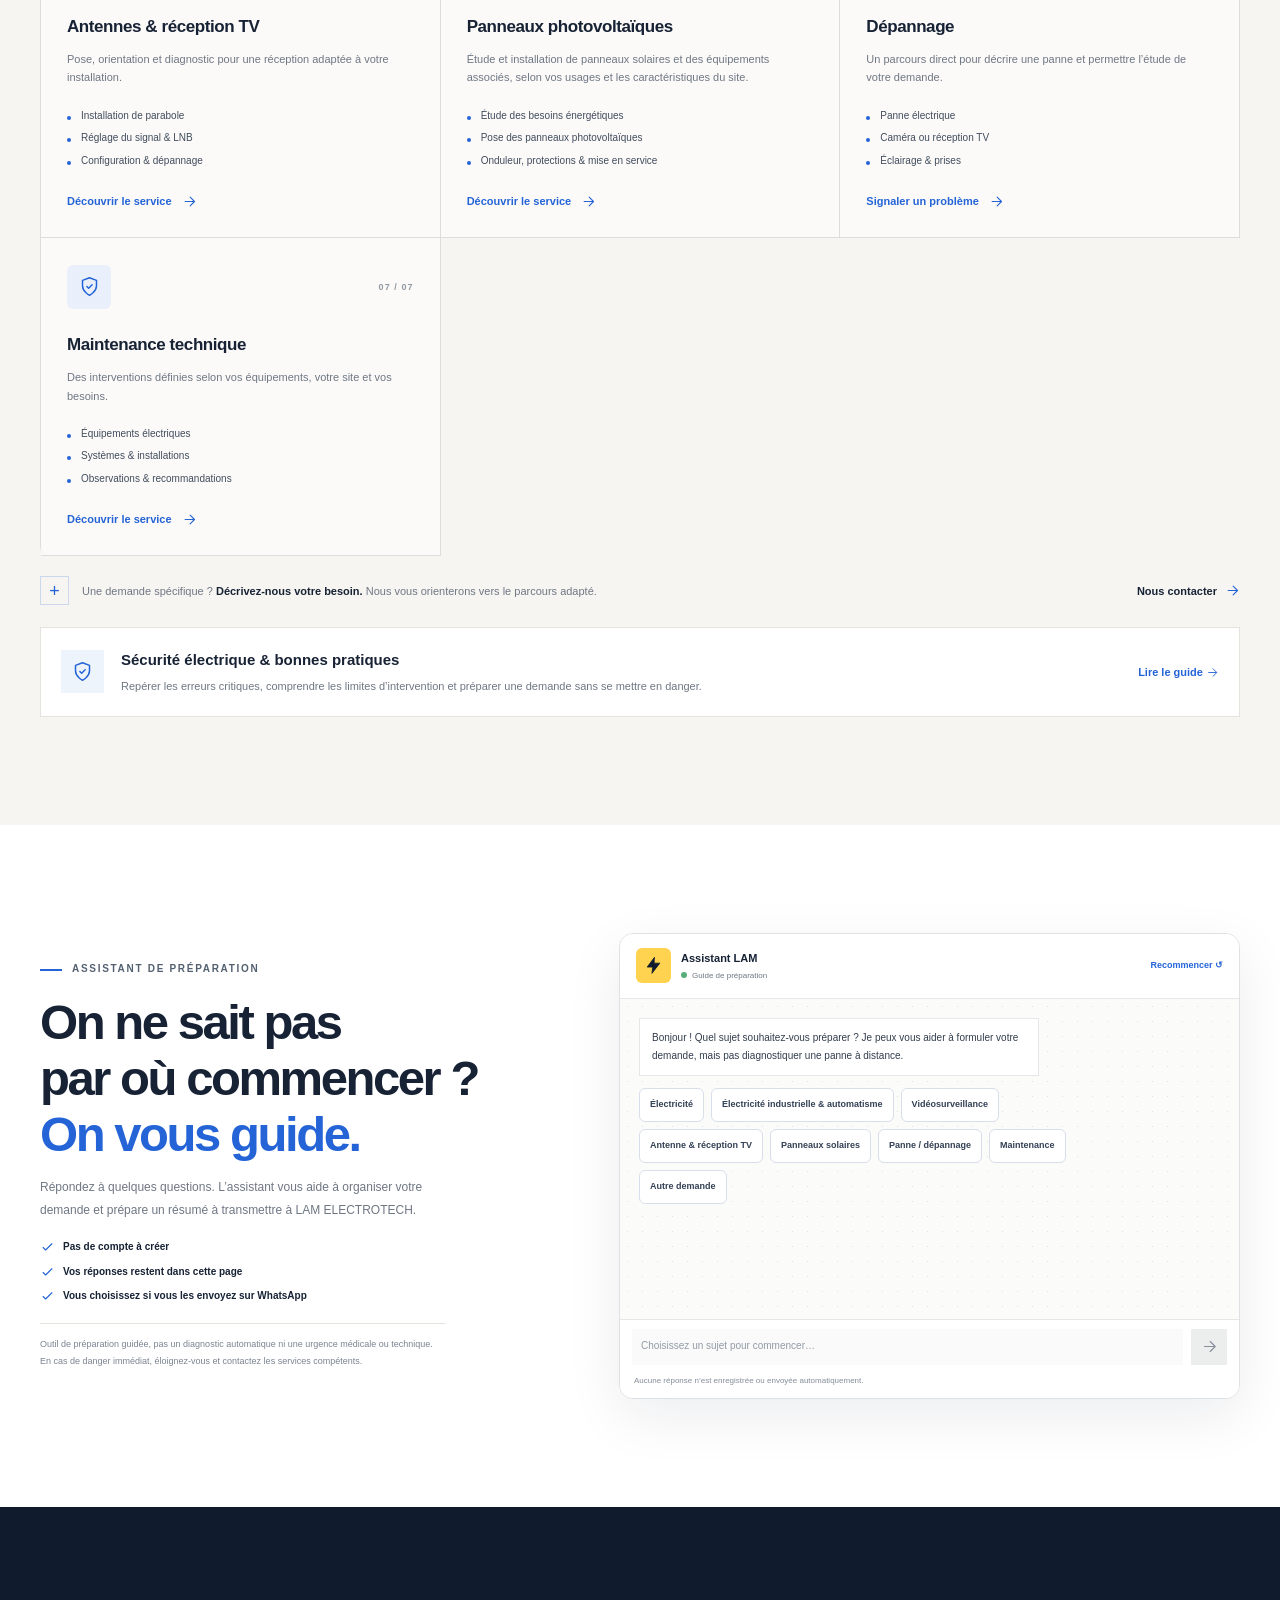
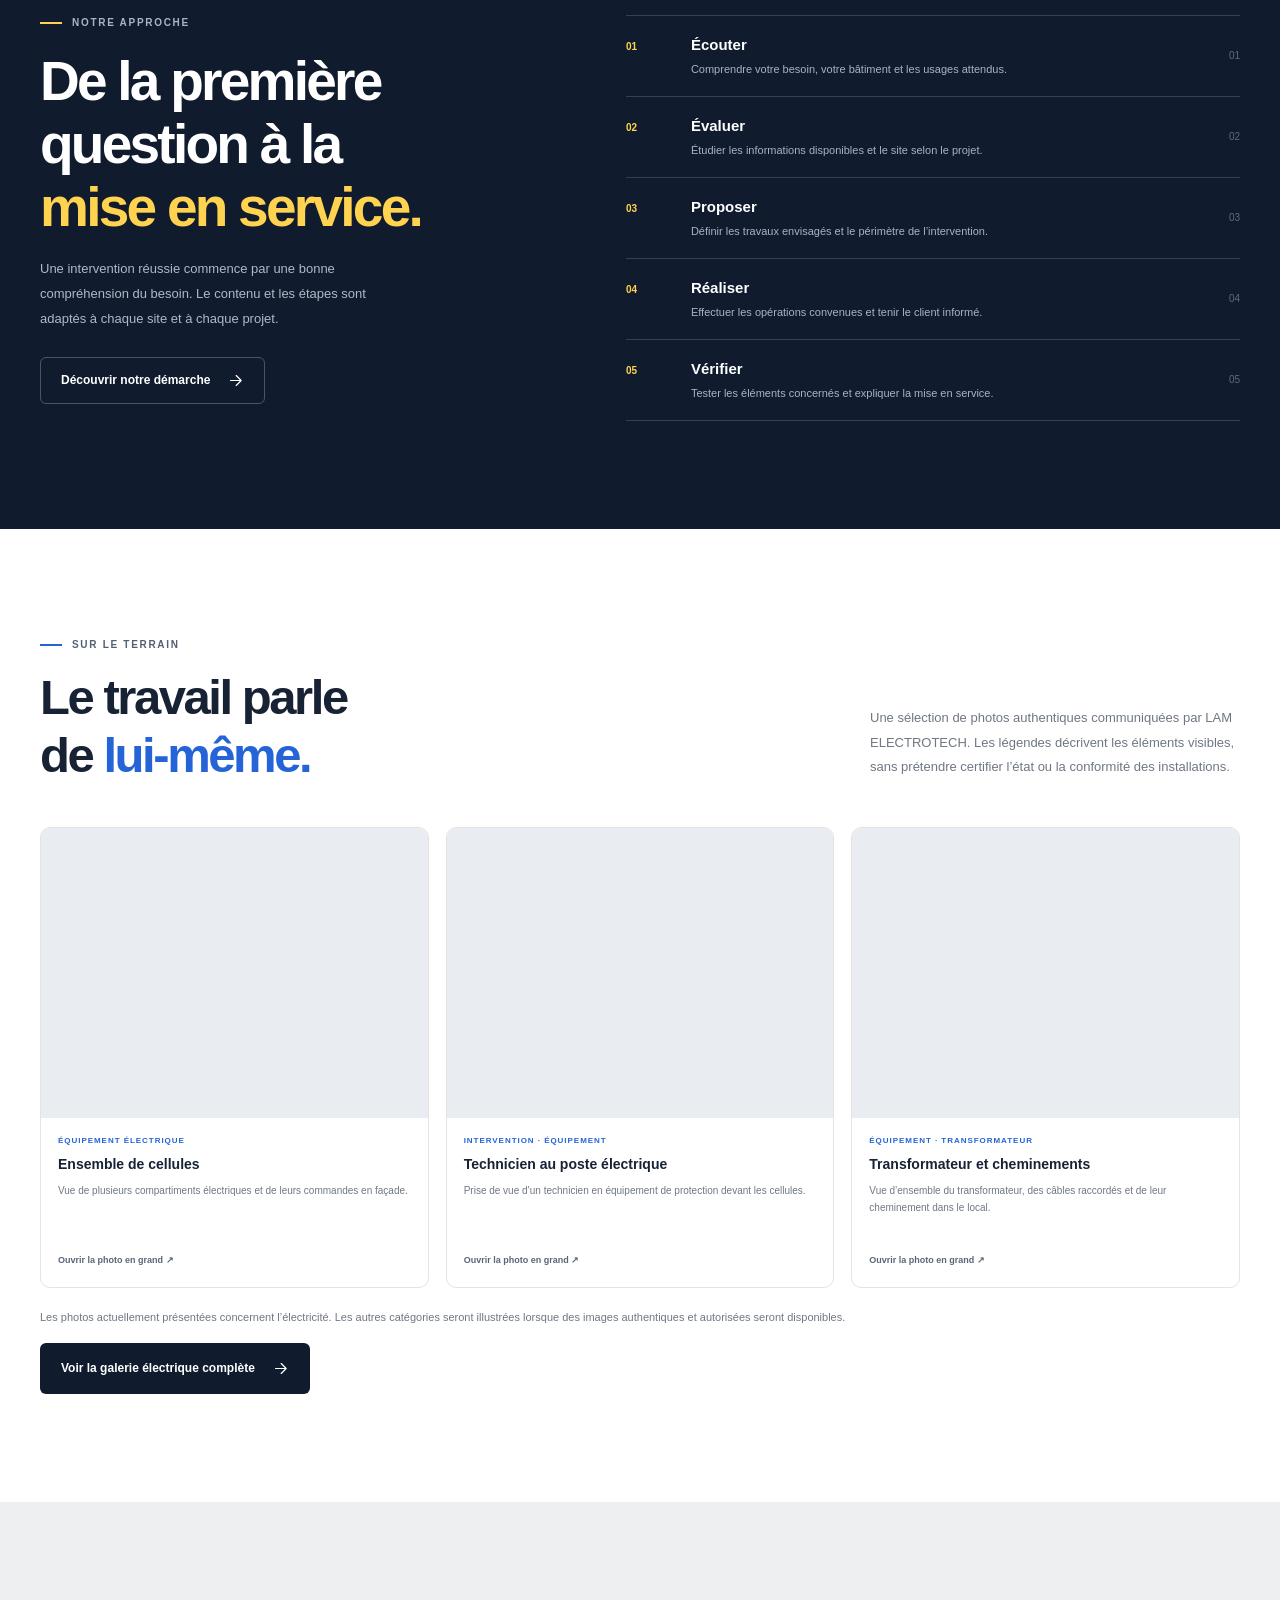
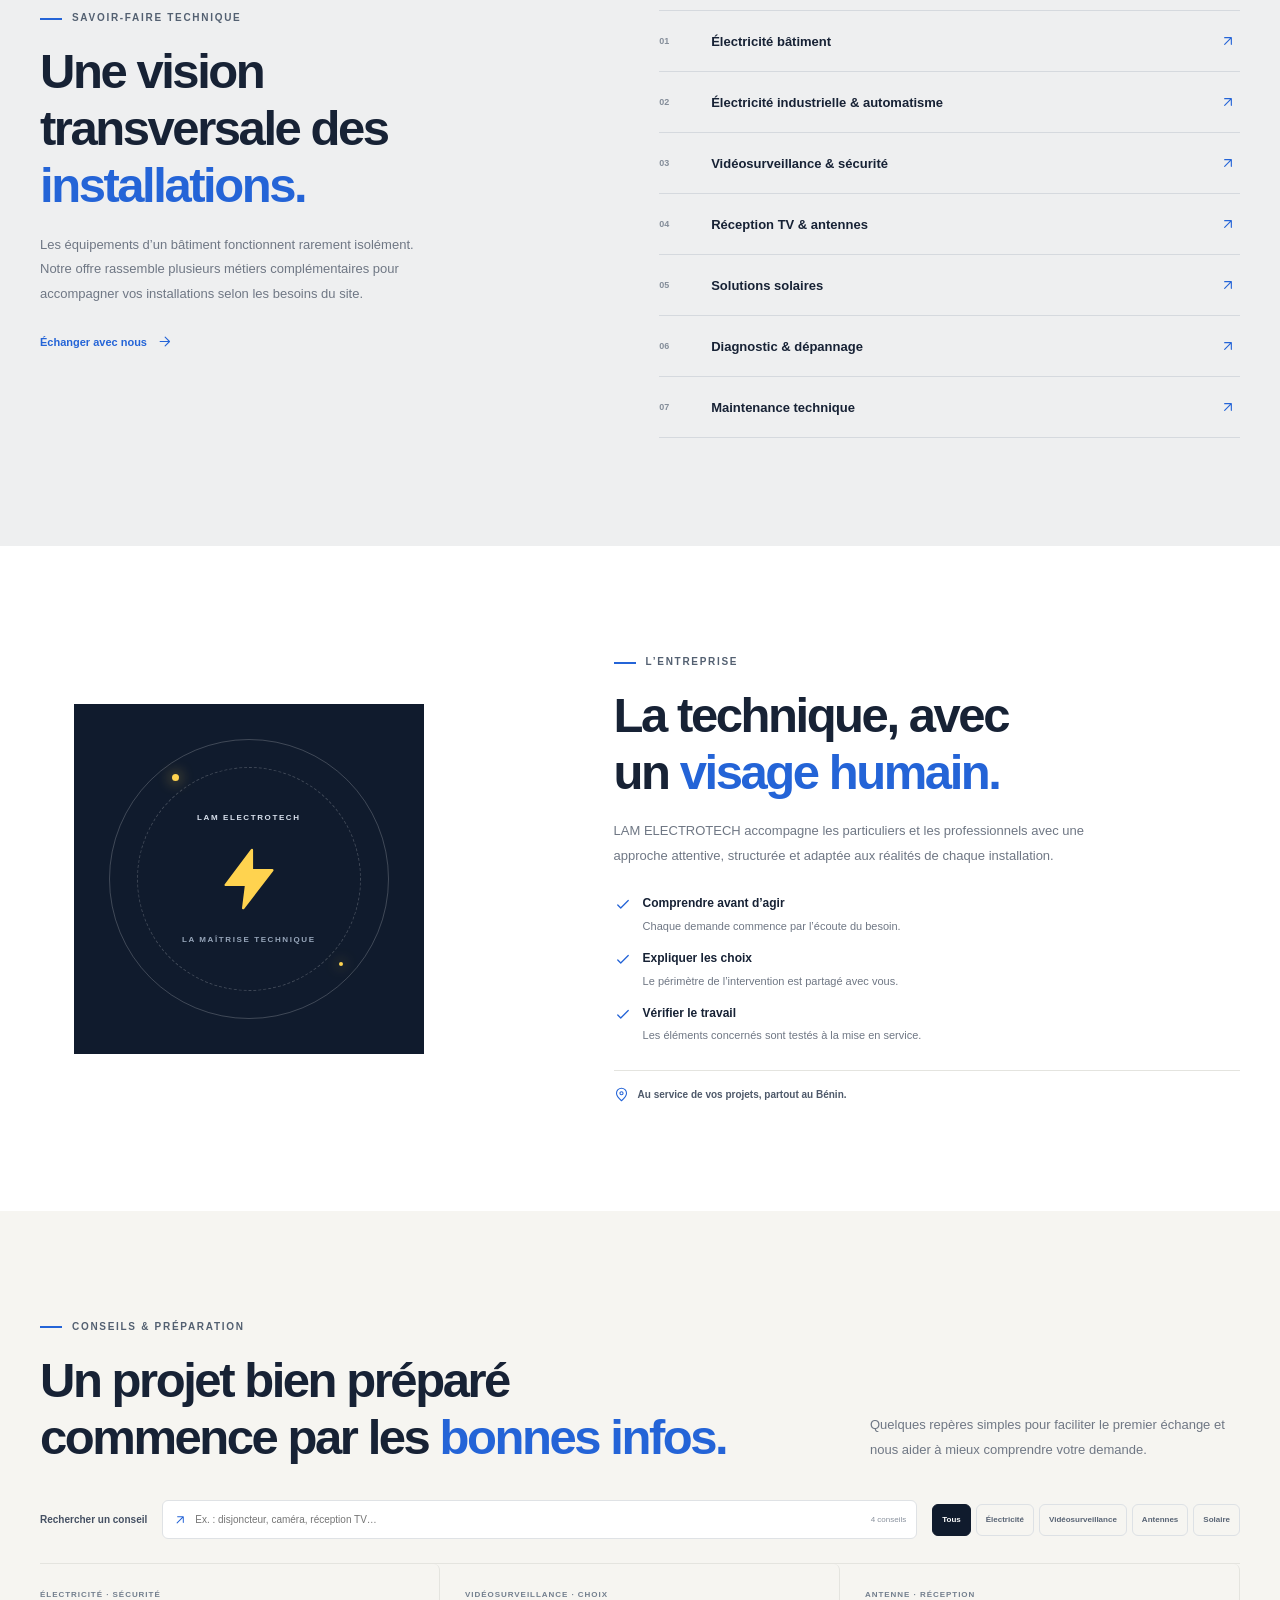
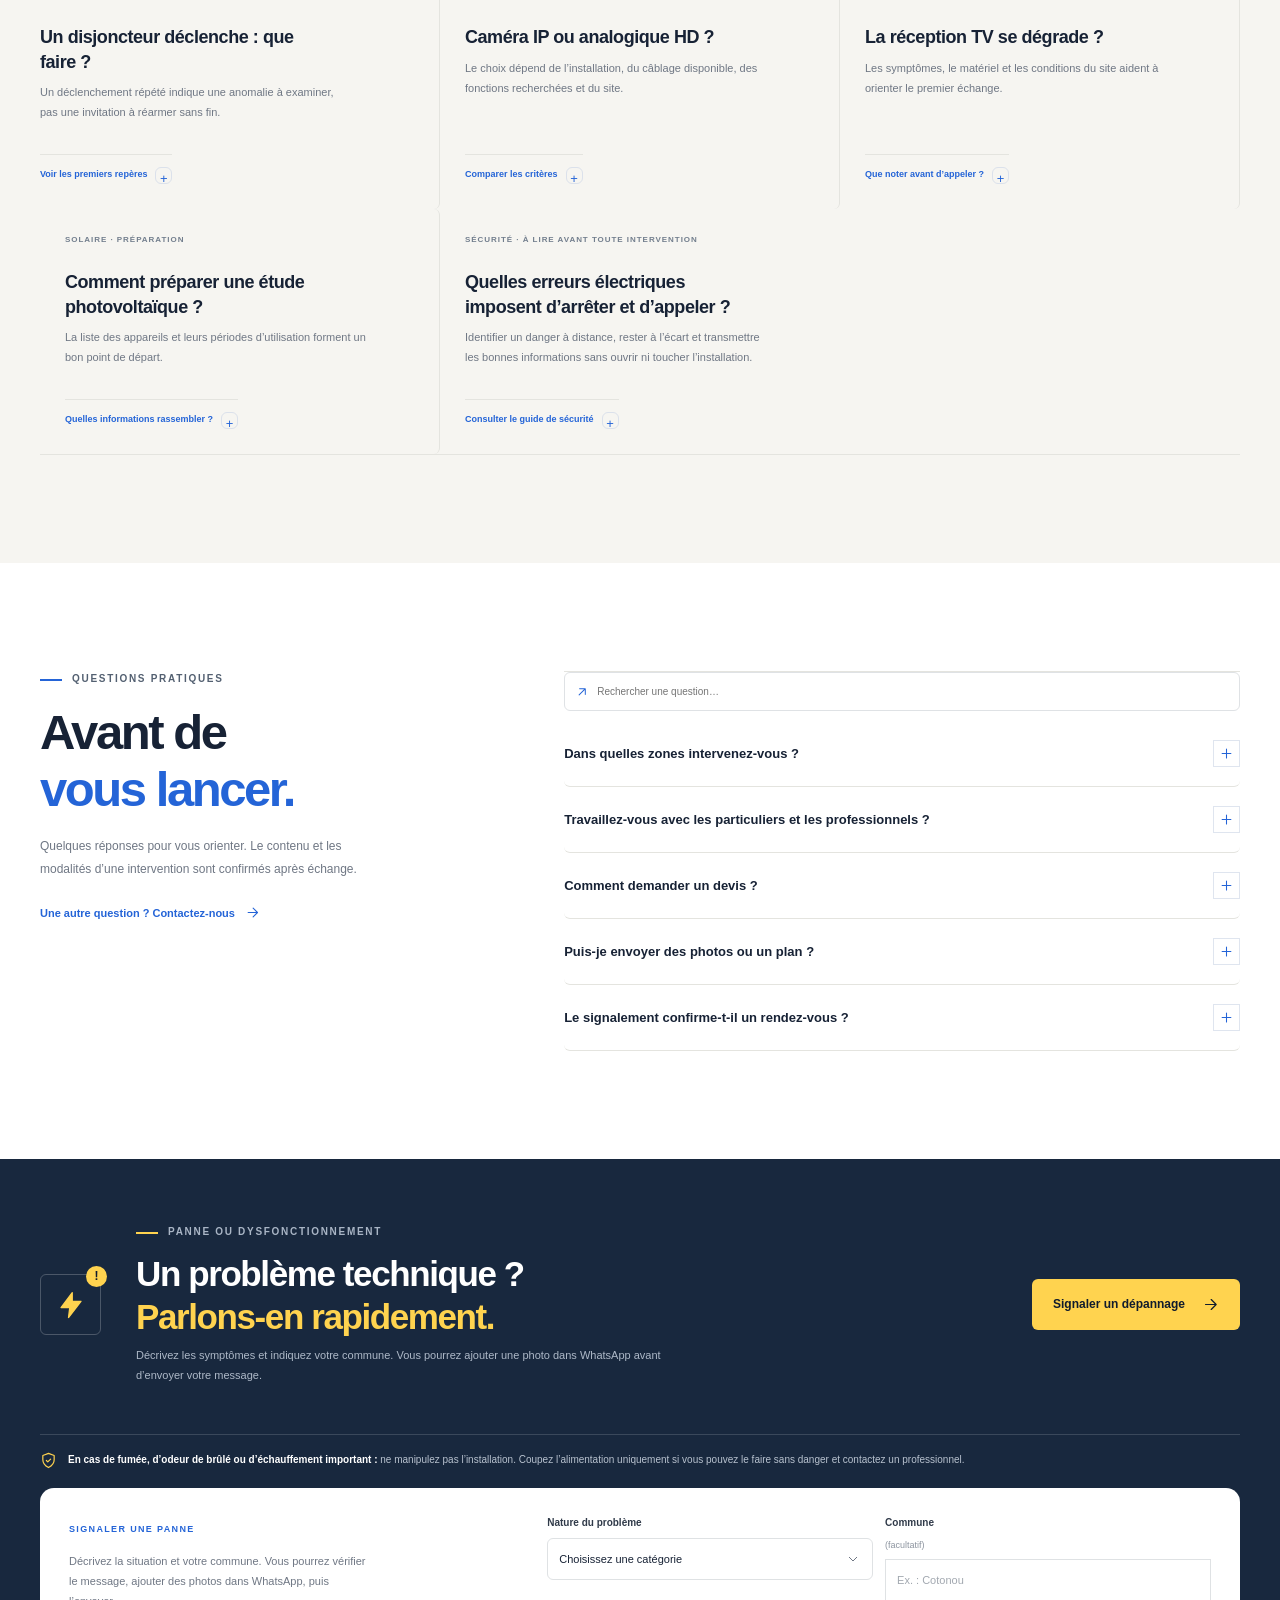
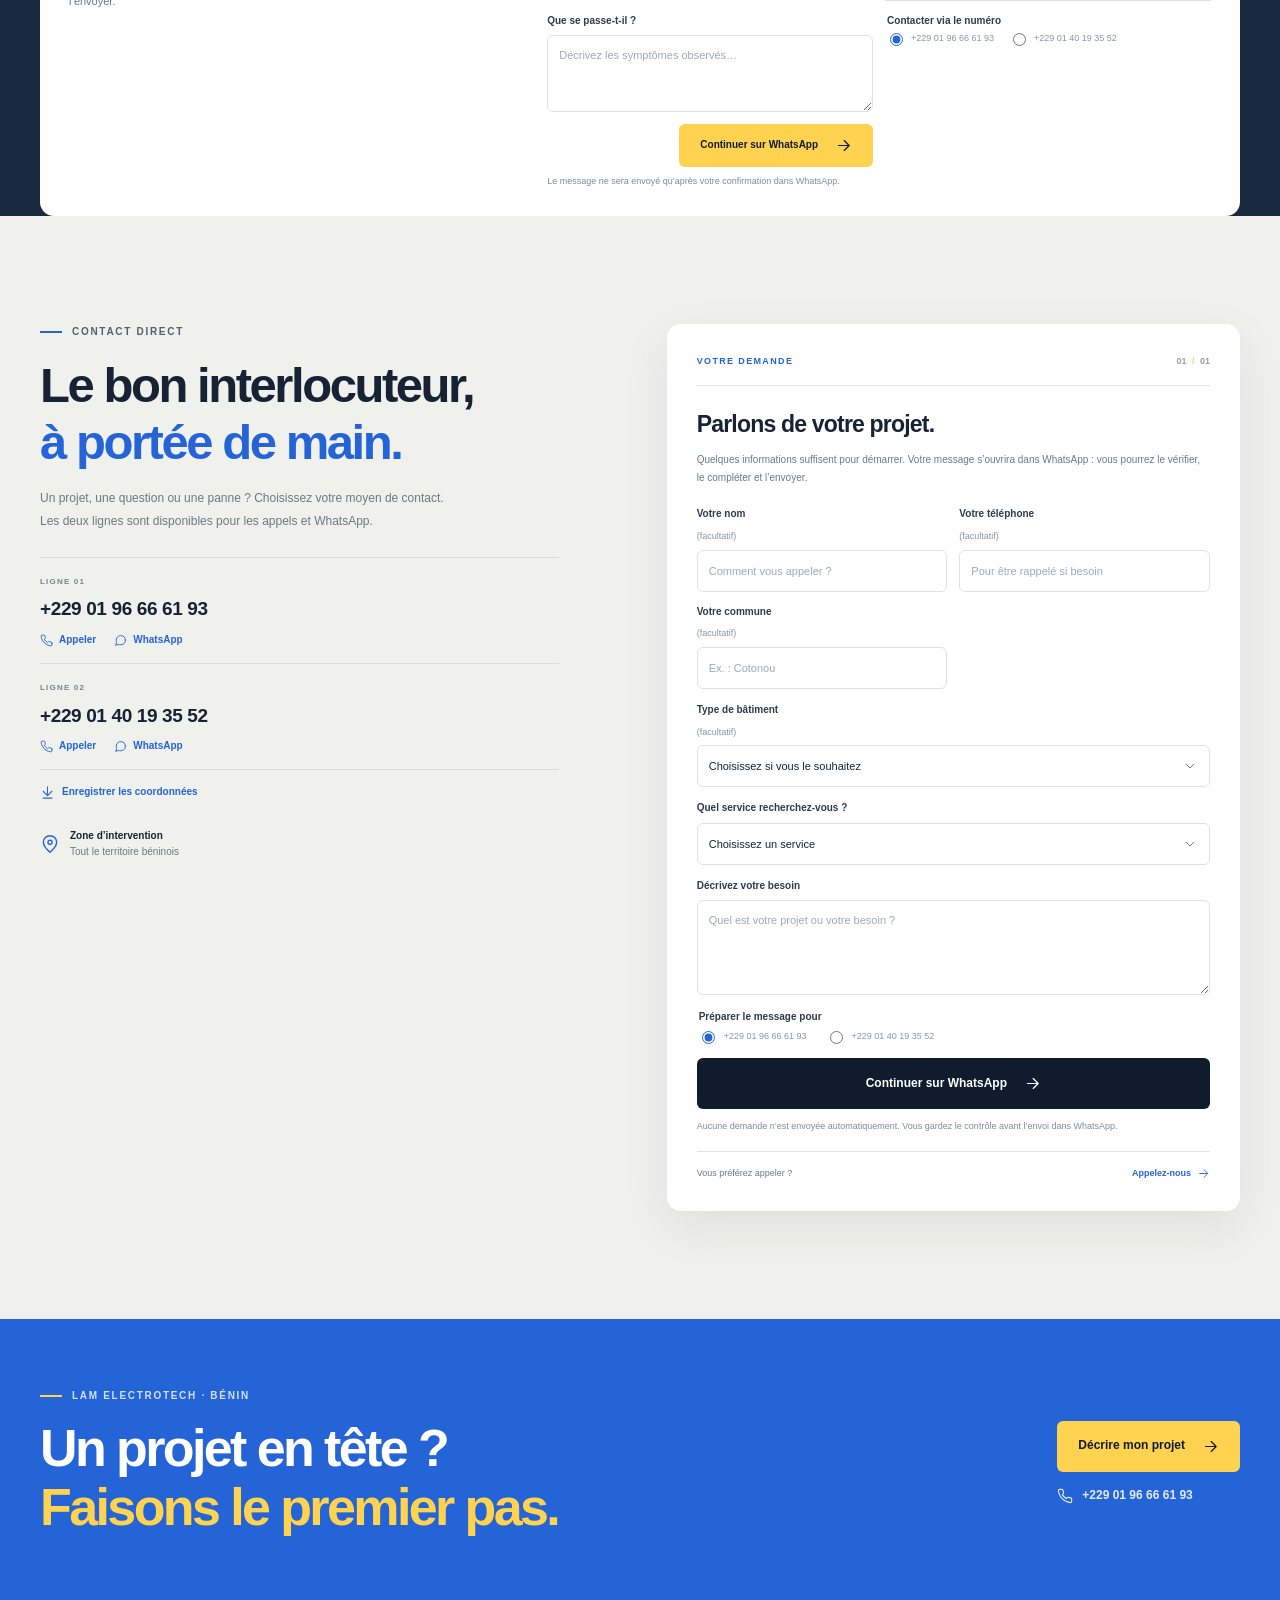
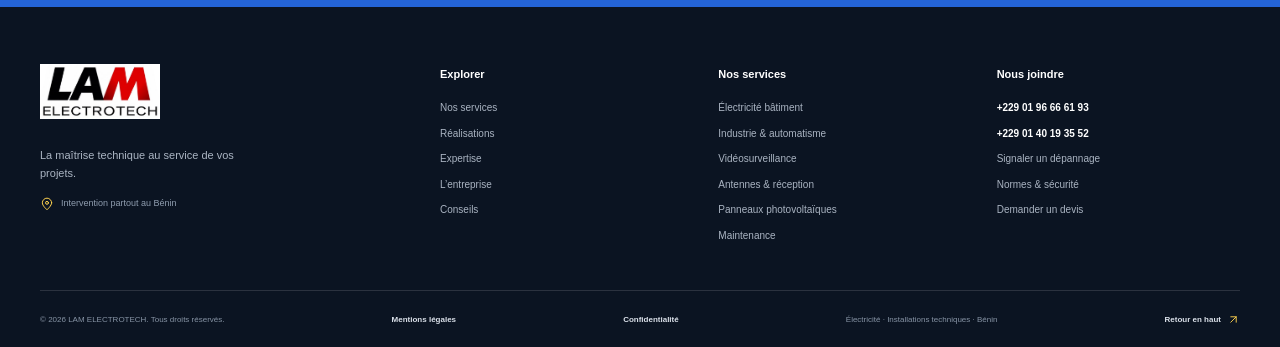
==== commit bba6c443: "Publier les améliorations du site et le sitemap Ajouter le service industriel, améliorer les demande" ====
--- a/index.html
+++ b/index.html
@@ -6,11 +6,18 @@
   <meta name="theme-color" content="#101b2d">
   <meta http-equiv="Content-Security-Policy" content="default-src 'self'; script-src 'self'; style-src 'self'; img-src 'self' data:; font-src 'self'; connect-src 'self'; manifest-src 'self'; worker-src 'self'; object-src 'none'; frame-src 'none'; base-uri 'self'; form-action 'self'; upgrade-insecure-requests">
   <meta name="referrer" content="strict-origin-when-cross-origin">
-  <meta name="description" content="LAM ELECTROTECH accompagne particuliers et professionnels en électricité bâtiment, vidéosurveillance, antennes et installation de panneaux photovoltaïques, dépannage et maintenance partout au Bénin.">
+  <meta name="description" content="LAM ELECTROTECH accompagne particuliers et professionnels en électricité bâtiment et industrielle, automatisme, vidéosurveillance, antennes, solaire, dépannage et maintenance au Bénin.">
   <meta property="og:type" content="website">
   <meta property="og:locale" content="fr_BJ">
+  <meta property="og:url" content="https://lamsqo01.github.io/lam-electrotech-site/">
   <meta property="og:title" content="LAM ELECTROTECH — La maîtrise technique au service de vos projets">
-  <meta property="og:description" content="Électricité bâtiment et installations techniques pour particuliers et professionnels, partout au Bénin.">
+  <meta property="og:description" content="Électricité bâtiment et industrielle, automatisme et installations techniques pour particuliers et professionnels au Bénin.">
+  <meta property="og:image" content="https://lamsqo01.github.io/lam-electrotech-site/realisations/electricite/technicien-devant-cellules.jpg">
+  <meta property="og:image:alt" content="Technicien devant des cellules électriques, portant un casque et un gilet haute visibilité.">
+  <meta property="og:image:type" content="image/jpeg">
+  <meta property="og:image:width" content="1280">
+  <meta property="og:image:height" content="720">
+  <meta name="twitter:card" content="summary_large_image">
   <meta name="color-scheme" content="light">
   <title>LAM ELECTROTECH | Électricité & installations techniques au Bénin</title>
   <link rel="icon" type="image/png" sizes="512x512" href="logo-icon.png">
@@ -18,13 +25,14 @@
   <link rel="manifest" href="manifest.webmanifest">
   <meta name="apple-mobile-web-app-capable" content="yes">
   <meta name="apple-mobile-web-app-title" content="LAM ELECTROTECH">
-  <link rel="stylesheet" href="styles.css?v=16">
+  <link rel="canonical" href="https://lamsqo01.github.io/lam-electrotech-site/">
+  <link rel="stylesheet" href="styles.css?v=20">
   <script type="application/ld+json">
   {
     "@context": "https://schema.org",
     "@type": "Electrician",
     "name": "LAM ELECTROTECH",
-    "description": "Électricité bâtiment, installation de panneaux photovoltaïques et installations techniques pour particuliers et professionnels au Bénin.",
+    "description": "Électricité bâtiment et industrielle, automatisme, installation photovoltaïque et installations techniques pour particuliers et professionnels au Bénin.",
     "telephone": ["+2290196666193", "+2290140193552"],
     "areaServed": {
       "@type": "Country",
@@ -32,6 +40,8 @@
     },
     "knowsAbout": [
       "Électricité bâtiment",
+      "Électricité industrielle",
+      "Automatisme",
       "Vidéosurveillance",
       "Antennes paraboliques",
       "Installation de panneaux photovoltaïques",
@@ -50,7 +60,7 @@
     <symbol id="i-arrow-up" viewBox="0 0 24 24"><path d="M7 17 17 7M7 7h10v10"/></symbol>
     <symbol id="i-arrow-down" viewBox="0 0 24 24"><path d="M12 3v12m-7-5 7 7 7-7M5 21h14"/></symbol>
     <symbol id="i-phone" viewBox="0 0 24 24"><path d="M22 16.9v3a2 2 0 0 1-2.2 2 19.8 19.8 0 0 1-8.6-3.1 19.4 19.4 0 0 1-6-6A19.8 19.8 0 0 1 2.1 4.2 2 2 0 0 1 4.1 2h3a2 2 0 0 1 2 1.7c.1 1 .4 2 .7 2.9a2 2 0 0 1-.5 2.1L8 9.9a16 16 0 0 0 6 6l1.2-1.3a2 2 0 0 1 2.1-.5c.9.3 1.9.6 2.9.7a2 2 0 0 1 1.8 2.1Z"/></symbol>
-    <symbol id="i-chat" viewBox="0 0 24 24"><path d="M21 11.5a8.4 8.4 0 0 1-.9 3.8 8.5 8.5 0 0 1-7.6 4.7 8.4 8.4 0 0 1-3.8-.9L3 21l1.9-5.7a8.4 8.4 0 0 1-.9-3.8 8.5 8.5 0 0 1 4.7-7.6 8.4 8.4 0 0 1 3.8-.9h.5a8.5 8.5 0 0 1 8 8z"/></symbol>
+    <symbol id="i-chat" viewBox="0 0 24 24"><path d="M21 11.5a8.4 8.4 0 0 1-.9 3.8 8.5 8.5 0 0 1-7.6 4.7 8.4 8.4 0 0 1-3.8-.9L3 21l1.9-5.7a8.4 8.4 0 0 1-.9-3.8 8.5 8.5 0 0 1 4.7-7.6 8.4 8.4 0 0 1 3.8-.9h.5a8.5 8.5 0 0 1 8 8z"/></symbol><symbol id="i-file-text" viewBox="0 0 24 24"><path d="M14 2H6a2 2 0 0 0-2 2v16a2 2 0 0 0 2 2h12a2 2 0 0 0 2-2V8z"/><path d="M14 2v6h6M8 13h8M8 17h8"/></symbol>
     <symbol id="i-home" viewBox="0 0 24 24"><path d="m3 10 9-7 9 7v10a1 1 0 0 1-1 1h-6v-7h-4v7H4a1 1 0 0 1-1-1z"/></symbol>
     <symbol id="i-camera" viewBox="0 0 24 24"><path d="M14 5h6a2 2 0 0 1 2 2v10a2 2 0 0 1-2 2h-6M4 5h8a2 2 0 0 1 2 2v10a2 2 0 0 1-2 2H4a2 2 0 0 1-2-2V7a2 2 0 0 1 2-2Zm4 4a3 3 0 1 0 0 6 3 3 0 0 0 0-6Zm14-1-8 5 8 5z"/></symbol>
     <symbol id="i-satellite" viewBox="0 0 24 24"><path d="m13 7 4-4 4 4-4 4M5 19l6-6M3 21l4-4M8 16a7 7 0 0 1 0-10 7 7 0 0 1 10 0M12 12h.01"/></symbol>
@@ -94,7 +104,7 @@
           <h1>La maîtrise technique<br>au service de <em>vos projets.</em></h1>
           <p class="hero-lead">Des solutions fiables en électricité bâtiment et installations techniques, pensées pour les particuliers comme pour les professionnels.</p>
           <div class="hero-services" aria-label="Nos principaux services">
-            <span>Électricité</span><i></i><span>Vidéosurveillance</span><i></i><span>Solaire & réception TV</span>
+            <span>Électricité bâtiment & industrielle</span><i></i><span>Automatisme</span><i></i><span>Sécurité, solaire & réception TV</span>
           </div>
           <div class="hero-actions">
             <a class="button button-accent" href="#devis">Parler de mon projet <svg class="icon"><use href="#i-arrow"/></svg></a>
@@ -144,42 +154,49 @@
         </div>
         <div class="services-grid">
           <article class="service-card service-featured" id="electricite">
-            <div class="service-card-head"><span class="service-icon"><svg class="icon"><use href="#i-bolt"/></svg></span><span class="service-index">01 / 06</span></div>
+            <div class="service-card-head"><span class="service-icon"><svg class="icon"><use href="#i-bolt"/></svg></span><span class="service-index">01 / 07</span></div>
             <h3>Électricité bâtiment</h3>
             <p>Installation, rénovation et diagnostic pour les maisons et locaux professionnels.</p>
             <ul><li>Câblage, prises & éclairage</li><li>Tableaux & protections</li><li>Mise à la terre & dépannage</li></ul>
             <a class="text-link" href="electricite.html">Découvrir le service <svg class="icon"><use href="#i-arrow"/></svg></a>
           </article>
+          <article class="service-card" id="industriel">
+            <div class="service-card-head"><span class="service-icon"><svg class="icon"><use href="#i-tool"/></svg></span><span class="service-index">02 / 07</span></div>
+            <h3>Électricité industrielle & automatisme</h3>
+            <p>Étude de besoins de commande et d’équipements électriques pour les sites professionnels et industriels.</p>
+            <ul><li>Armoires et commandes électriques</li><li>Équipements et moteurs</li><li>Automatisme et maintenance</li></ul>
+            <a class="text-link" href="industriel.html">Découvrir le service <svg class="icon"><use href="#i-arrow"/></svg></a>
+          </article>
           <article class="service-card" id="videosurveillance">
-            <div class="service-card-head"><span class="service-icon"><svg class="icon"><use href="#i-camera"/></svg></span><span class="service-index">02 / 06</span></div>
+            <div class="service-card-head"><span class="service-icon"><svg class="icon"><use href="#i-camera"/></svg></span><span class="service-index">03 / 07</span></div>
             <h3>Vidéosurveillance</h3>
             <p>Des systèmes de surveillance pensés pour les espaces résidentiels et professionnels.</p>
             <ul><li>Étude & positionnement</li><li>Caméras & enregistreurs</li><li>Configuration & tests</li></ul>
             <a class="text-link" href="videosurveillance.html">Découvrir le service <svg class="icon"><use href="#i-arrow"/></svg></a>
           </article>
           <article class="service-card" id="antennes">
-            <div class="service-card-head"><span class="service-icon"><svg class="icon"><use href="#i-satellite"/></svg></span><span class="service-index">03 / 06</span></div>
+            <div class="service-card-head"><span class="service-icon"><svg class="icon"><use href="#i-satellite"/></svg></span><span class="service-index">04 / 07</span></div>
             <h3>Antennes & réception TV</h3>
             <p>Pose, orientation et diagnostic pour une réception adaptée à votre installation.</p>
             <ul><li>Installation de parabole</li><li>Réglage du signal & LNB</li><li>Configuration & dépannage</li></ul>
             <a class="text-link" href="antennes.html">Découvrir le service <svg class="icon"><use href="#i-arrow"/></svg></a>
           </article>
           <article class="service-card" id="solaire">
-            <div class="service-card-head"><span class="service-icon"><svg class="icon"><use href="#i-sun"/></svg></span><span class="service-index">04 / 06</span></div>
+            <div class="service-card-head"><span class="service-icon"><svg class="icon"><use href="#i-sun"/></svg></span><span class="service-index">05 / 07</span></div>
             <h3>Panneaux photovoltaïques</h3>
             <p>Étude et installation de panneaux solaires et des équipements associés, selon vos usages et les caractéristiques du site.</p>
             <ul><li>Étude des besoins énergétiques</li><li>Pose des panneaux photovoltaïques</li><li>Onduleur, protections & mise en service</li></ul>
             <a class="text-link" href="solaire.html">Découvrir le service <svg class="icon"><use href="#i-arrow"/></svg></a>
           </article>
           <article class="service-card" id="depannage-service">
-            <div class="service-card-head"><span class="service-icon"><svg class="icon"><use href="#i-tool"/></svg></span><span class="service-index">05 / 06</span></div>
+            <div class="service-card-head"><span class="service-icon"><svg class="icon"><use href="#i-tool"/></svg></span><span class="service-index">06 / 07</span></div>
             <h3>Dépannage</h3>
             <p>Un parcours direct pour décrire une panne et permettre l’étude de votre demande.</p>
             <ul><li>Panne électrique</li><li>Caméra ou réception TV</li><li>Éclairage & prises</li></ul>
             <a class="text-link" href="depannage.html">Signaler un problème <svg class="icon"><use href="#i-arrow"/></svg></a>
           </article>
           <article class="service-card" id="maintenance">
-            <div class="service-card-head"><span class="service-icon"><svg class="icon"><use href="#i-shield"/></svg></span><span class="service-index">06 / 06</span></div>
+            <div class="service-card-head"><span class="service-icon"><svg class="icon"><use href="#i-shield"/></svg></span><span class="service-index">07 / 07</span></div>
             <h3>Maintenance technique</h3>
             <p>Des interventions définies selon vos équipements, votre site et vos besoins.</p>
             <ul><li>Équipements électriques</li><li>Systèmes & installations</li><li>Observations & recommandations</li></ul>
@@ -204,13 +221,14 @@
           </ul>
           <p class="assistant-disclaimer">Outil de préparation guidée, pas un diagnostic automatique ni une urgence médicale ou technique. En cas de danger immédiat, éloignez-vous et contactez les services compétents.</p>
         </div>
-        <noscript><p class="no-script-notice">L’assistant interactif nécessite JavaScript. Pour être orienté, appelez le <a href="tel:+2290196666193">+229 01 96 66 61 93</a> ou le <a href="tel:+2290140193552">+229 01 40 19 35 52</a>.</p></noscript>
+        <p class="js-fallback no-script-notice">L’assistant interactif nécessite JavaScript. Vous pouvez toutefois <a href="tel:+2290196666193">appeler le +229 01 96 66 61 93</a>, <a href="tel:+2290140193552">appeler le +229 01 40 19 35 52</a> ou <a href="https://wa.me/2290196666193" target="_blank" rel="noopener noreferrer">écrire directement sur WhatsApp</a>.</p>
         <div class="assistant-panel">
           <div class="assistant-panel-head"><div class="assistant-avatar"><svg class="icon"><use href="#i-bolt"/></svg></div><div><b>Assistant LAM</b><small><i></i> Guide de préparation</small></div><button class="assistant-reset" type="button" id="assistant-reset" aria-label="Recommencer la conversation">Recommencer ↺</button></div>
           <div class="assistant-transcript" id="assistant-transcript" role="log" aria-live="polite" aria-relevant="additions text">
             <div class="assistant-message assistant-message-bot"><span>Bonjour ! Quel sujet souhaitez-vous préparer ? Je peux vous aider à formuler votre demande, mais pas diagnostiquer une panne à distance.</span></div>
             <div class="assistant-choices" id="assistant-choices">
               <button type="button" data-assistant-service="Électricité bâtiment">Électricité</button>
+              <button type="button" data-assistant-service="Électricité industrielle / automatisme">Électricité industrielle & automatisme</button>
               <button type="button" data-assistant-service="Vidéosurveillance">Vidéosurveillance</button>
               <button type="button" data-assistant-service="Antennes paraboliques / réception TV">Antenne & réception TV</button>
               <button type="button" data-assistant-service="Panneaux photovoltaïques">Panneaux solaires</button>
@@ -251,16 +269,15 @@
       <div class="container">
         <div class="section-heading">
           <div><div class="eyebrow"><span></span> SUR LE TERRAIN</div><h2>Le travail parle<br>de <em>lui-même.</em></h2></div>
-          <p>Nous publierons ici des interventions réelles, documentées et autorisées. La confiance se construit avec des faits, pas avec des projets fictifs.</p>
-        </div>
-        <div class="work-empty">
-          <div class="work-empty-graphic" aria-hidden="true">
-            <div class="empty-frame"><svg class="icon"><use href="#i-bolt"/></svg><span class="frame-corner corner-a"></span><span class="frame-corner corner-b"></span><span class="frame-corner corner-c"></span><span class="frame-corner corner-d"></span></div>
-            <span class="empty-coordinate">LAM ELECTROTECH<br>INTERVENTIONS TECHNIQUES</span>
-            <span class="empty-cross">+</span>
-          </div>
-          <div class="work-empty-copy"><span class="status-label"><i></i> GALERIE EN CONSTRUCTION</span><h3>Les prochaines images seront celles de nos chantiers.</h3><p>Les réalisations seront ajoutées au fur et à mesure, avec des photos authentiques et l’accord des clients concernés.</p><a class="text-link" href="#devis">Parlons de votre projet <svg class="icon"><use href="#i-arrow"/></svg></a></div>
-        </div>
+          <p>Une sélection de photos authentiques communiquées par LAM ELECTROTECH. Les légendes décrivent les éléments visibles, sans prétendre certifier l’état ou la conformité des installations.</p>
+        </div>
+        <div class="electrical-gallery-grid portfolio-preview-grid">
+          <figure class="electrical-photo-card"><a class="electrical-photo-link" href="realisations/electricite/ensemble-cellules-electriques.jpg" target="_blank" rel="noopener noreferrer" aria-label="Ouvrir la photo de l’ensemble de cellules électriques"><img src="realisations/electricite/ensemble-cellules-electriques.jpg" alt="Rangée de cellules électriques avec compartiments, commandes en façade et protections grillagées." width="1600" height="900" loading="lazy" decoding="async"></a><figcaption><span>ÉQUIPEMENT ÉLECTRIQUE</span><b>Ensemble de cellules</b><p>Vue de plusieurs compartiments électriques et de leurs commandes en façade.</p><small>Ouvrir la photo en grand ↗</small></figcaption></figure>
+          <figure class="electrical-photo-card"><a class="electrical-photo-link" href="realisations/electricite/technicien-devant-cellules.jpg" target="_blank" rel="noopener noreferrer" aria-label="Ouvrir la photo du technicien devant les cellules électriques"><img src="realisations/electricite/technicien-devant-cellules.jpg" alt="Technicien portant un casque et un gilet haute visibilité devant des cellules électriques." width="1280" height="720" loading="lazy" decoding="async"></a><figcaption><span>INTERVENTION · ÉQUIPEMENT</span><b>Technicien au poste électrique</b><p>Prise de vue d’un technicien en équipement de protection devant les cellules.</p><small>Ouvrir la photo en grand ↗</small></figcaption></figure>
+          <figure class="electrical-photo-card"><a class="electrical-photo-link" href="realisations/electricite/transformateur-vue-ensemble.jpg" target="_blank" rel="noopener noreferrer" aria-label="Ouvrir la photo du transformateur et de ses cheminements"><img src="realisations/electricite/transformateur-vue-ensemble.jpg" alt="Transformateur à ailettes, câbles raccordés et chemins de câbles visibles dans un local électrique." width="902" height="1600" loading="lazy" decoding="async"></a><figcaption><span>ÉQUIPEMENT · TRANSFORMATEUR</span><b>Transformateur et cheminements</b><p>Vue d’ensemble du transformateur, des câbles raccordés et de leur cheminement dans le local.</p><small>Ouvrir la photo en grand ↗</small></figcaption></figure>
+        </div>
+        <p class="portfolio-note">Les photos actuellement présentées concernent l’électricité. Les autres catégories seront illustrées lorsque des images authentiques et autorisées seront disponibles.</p>
+        <a class="button button-dark" href="electricite.html#electrical-gallery-title">Voir la galerie électrique complète <svg class="icon"><use href="#i-arrow"/></svg></a>
       </div>
     </section>
 
@@ -274,11 +291,12 @@
         </div>
         <div class="expertise-list">
           <a href="#electricite"><span class="expertise-number">01</span><span>Électricité bâtiment</span><svg class="icon"><use href="#i-arrow-up"/></svg></a>
-          <a href="#videosurveillance"><span class="expertise-number">02</span><span>Vidéosurveillance & sécurité</span><svg class="icon"><use href="#i-arrow-up"/></svg></a>
-          <a href="#antennes"><span class="expertise-number">03</span><span>Réception TV & antennes</span><svg class="icon"><use href="#i-arrow-up"/></svg></a>
-          <a href="#solaire"><span class="expertise-number">04</span><span>Solutions solaires</span><svg class="icon"><use href="#i-arrow-up"/></svg></a>
-          <a href="#depannage"><span class="expertise-number">05</span><span>Diagnostic & dépannage</span><svg class="icon"><use href="#i-arrow-up"/></svg></a>
-          <a href="#maintenance"><span class="expertise-number">06</span><span>Maintenance technique</span><svg class="icon"><use href="#i-arrow-up"/></svg></a>
+          <a href="industriel.html"><span class="expertise-number">02</span><span>Électricité industrielle & automatisme</span><svg class="icon"><use href="#i-arrow-up"/></svg></a>
+          <a href="#videosurveillance"><span class="expertise-number">03</span><span>Vidéosurveillance & sécurité</span><svg class="icon"><use href="#i-arrow-up"/></svg></a>
+          <a href="#antennes"><span class="expertise-number">04</span><span>Réception TV & antennes</span><svg class="icon"><use href="#i-arrow-up"/></svg></a>
+          <a href="#solaire"><span class="expertise-number">05</span><span>Solutions solaires</span><svg class="icon"><use href="#i-arrow-up"/></svg></a>
+          <a href="#depannage"><span class="expertise-number">06</span><span>Diagnostic & dépannage</span><svg class="icon"><use href="#i-arrow-up"/></svg></a>
+          <a href="#maintenance"><span class="expertise-number">07</span><span>Maintenance technique</span><svg class="icon"><use href="#i-arrow-up"/></svg></a>
         </div>
       </div>
     </section>
@@ -353,7 +371,7 @@
       <div class="container safety-note"><svg class="icon"><use href="#i-shield"/></svg><p><b>En cas de fumée, d’odeur de brûlé ou d’échauffement important :</b> ne manipulez pas l’installation. Coupez l’alimentation uniquement si vous pouvez le faire sans danger et contactez un professionnel.</p></div>
       <div class="container repair-form-wrap" id="depannage-form">
         <div class="repair-form-heading"><span class="panel-kicker">SIGNALER UNE PANNE</span><p>Décrivez la situation et votre commune. Vous pourrez vérifier le message, ajouter des photos dans WhatsApp, puis l’envoyer.</p></div>
-        <noscript><p class="no-script-notice">Pour préparer le signalement automatiquement, activez JavaScript. En cas de panne, appelez-nous ou contactez-nous sur WhatsApp.</p></noscript>
+        <p class="js-fallback no-script-notice">Le signalement interactif nécessite JavaScript. En cas de panne, <a href="tel:+2290196666193">appelez le +229 01 96 66 61 93</a> ou <a href="https://wa.me/2290196666193" target="_blank" rel="noopener noreferrer">contactez-nous directement sur WhatsApp</a>.</p>
         <form id="repair-form" class="repair-form">
           <label>Nature du problème
             <select name="problem" required>
@@ -397,10 +415,11 @@
           <div class="request-panel-head"><span class="panel-kicker">VOTRE DEMANDE</span><span class="panel-step">01 <i>/</i> 01</span></div>
           <h3>Parlons de votre projet.</h3>
           <p class="panel-intro">Quelques informations suffisent pour démarrer. Votre message s’ouvrira dans WhatsApp : vous pourrez le vérifier, le compléter et l’envoyer.</p>
-          <noscript><p class="no-script-notice">Pour préparer votre demande automatiquement, activez JavaScript. Sinon, contactez-nous directement par téléphone ou WhatsApp ci-dessus.</p></noscript>
+          <p class="js-fallback no-script-notice">Le formulaire nécessite JavaScript. Vous pouvez <a href="tel:+2290196666193">appeler le +229 01 96 66 61 93</a> ou <a href="https://wa.me/2290196666193" target="_blank" rel="noopener noreferrer">contacter directement LAM ELECTROTECH sur WhatsApp</a> et y joindre vos photos ou plans.</p>
           <form id="quote-form">
             <div class="field-row">
               <label>Votre nom <span>(facultatif)</span><input name="name" type="text" autocomplete="name" maxlength="120" placeholder="Comment vous appeler ?"></label>
+              <label>Votre téléphone <span>(facultatif)</span><input name="phone" type="tel" autocomplete="tel" maxlength="40" placeholder="Pour être rappelé si besoin"></label>
               <label>Votre commune <span>(facultatif)</span><input name="location" type="text" autocomplete="address-level2" maxlength="100" placeholder="Ex. : Cotonou"></label>
             </div>
             <label>Type de bâtiment <span>(facultatif)</span>
@@ -419,10 +438,12 @@
               <select name="service" required>
                 <option value="" selected disabled>Choisissez un service</option>
                 <option>Électricité bâtiment</option>
+                <option>Électricité industrielle / automatisme</option>
                 <option>Vidéosurveillance</option>
                 <option>Antennes paraboliques / réception TV</option>
                 <option>Panneaux photovoltaïques</option>
                 <option>Maintenance technique</option>
+                <option>Contrat / suivi périodique de maintenance</option>
                 <option>Dépannage</option>
                 <option>Autre demande</option>
               </select>
@@ -455,7 +476,7 @@
         <span class="footer-country"><svg class="icon"><use href="#i-pin"/></svg> Intervention partout au Bénin</span>
       </div>
       <div class="footer-column"><h3>Explorer</h3><a href="#services">Nos services</a><a href="#realisations">Réalisations</a><a href="#expertise">Expertise</a><a href="#entreprise">L’entreprise</a><a href="#conseils">Conseils</a></div>
-      <div class="footer-column"><h3>Nos services</h3><a href="#electricite">Électricité bâtiment</a><a href="#videosurveillance">Vidéosurveillance</a><a href="#antennes">Antennes & réception</a><a href="solaire.html">Panneaux photovoltaïques</a><a href="#maintenance">Maintenance</a></div>
+      <div class="footer-column"><h3>Nos services</h3><a href="#electricite">Électricité bâtiment</a><a href="industriel.html">Industrie & automatisme</a><a href="#videosurveillance">Vidéosurveillance</a><a href="#antennes">Antennes & réception</a><a href="solaire.html">Panneaux photovoltaïques</a><a href="#maintenance">Maintenance</a></div>
       <div class="footer-column footer-contact"><h3>Nous joindre</h3><a href="tel:+2290196666193">+229 01 96 66 61 93</a><a href="tel:+2290140193552">+229 01 40 19 35 52</a><a href="depannage.html">Signaler un dépannage</a><a href="normes-securite.html">Normes & sécurité</a><a href="#devis">Demander un devis</a></div>
     </div>
     <div class="container footer-bottom"><span>© <span id="current-year">2026</span> LAM ELECTROTECH. Tous droits réservés.</span><a href="mentions-legales.html">Mentions légales</a><a href="politique-confidentialite.html">Confidentialité</a><span>Électricité · Installations techniques · Bénin</span><a href="#haut">Retour en haut <svg class="icon"><use href="#i-arrow-up"/></svg></a></div>
@@ -464,7 +485,7 @@
   <div class="mobile-quickbar" aria-label="Actions rapides">
     <a href="tel:+2290196666193" aria-label="Appeler LAM ELECTROTECH"><svg class="icon"><use href="#i-phone"/></svg><span>Appeler</span></a>
     <a href="https://wa.me/2290196666193?text=Bonjour%20LAM%20ELECTROTECH%2C%20je%20souhaite%20vous%20contacter." target="_blank" rel="noopener noreferrer" aria-label="Contacter LAM ELECTROTECH sur WhatsApp"><svg class="icon"><use href="#i-chat"/></svg><span>WhatsApp</span></a>
-    <a class="quickbar-main" href="#devis"><svg class="icon"><use href="#i-arrow"/></svg><span>Devis</span></a>
+    <a class="quickbar-main" href="#devis"><svg class="icon"><use href="#i-file-text"/></svg><span>Devis</span></a>
   </div>
   <div class="connection-status" id="connection-status" role="status" aria-live="polite" hidden>Vous êtes hors connexion. Vos réponses restent sur cette page ; le contact et l’envoi WhatsApp nécessitent une connexion.</div>
   <script src="script.js" defer></script>
--- a/styles.css
+++ b/styles.css
@@ -35,6 +35,7 @@
 .skip-link:focus { transform: translateY(0); }
 .no-script-notice { margin: 12px 0; padding: 12px; color: #4f3e1c; background: #fff8e8; font-size: 10px; line-height: 1.7; }
 .no-script-notice a { color: var(--blue); font-weight: 700; text-decoration: underline; text-underline-offset: 2px; }
+.js-ready .js-fallback { display: none; }
 .no-js #quote-form, .no-js #repair-form { display: none; }
 .no-js .assistant-panel { display: none; }
 
@@ -54,6 +55,7 @@
 .nav-cta:hover { background: var(--blue); transform: translateY(-1px); }
 .nav-cta .icon { width: 16px; height: 16px; }
 .menu-toggle { display: none; }
+.nav-backdrop { display: none; }
 
 .hero { position: relative; overflow: hidden; color: #fff; background: var(--navy); }
 .hero::before { position: absolute; content: ""; width: 540px; height: 540px; top: -390px; left: 34%; border: 1px solid rgba(255,255,255,.07); border-radius: 50%; box-shadow: 0 0 0 60px rgba(255,255,255,.018), 0 0 0 120px rgba(255,255,255,.014); }
@@ -305,7 +307,7 @@
 .repair-form-heading > p { max-width: 300px; margin: 12px 0 0; color: var(--muted); font-size: 11px; line-height: 1.8; }
 .repair-form { display: grid; grid-template-columns: 1fr 1fr; gap: 12px; }
 .repair-form > label { display: grid; align-content: start; gap: 6px; color: #303a49; font-size: 10px; font-weight: 700; }
-.repair-form > label:nth-of-type(3) { grid-column: 1 / -1; }
+.repair-form > label:nth-of-type(5) { grid-column: 1 / -1; }
 .repair-form label > span { color: #8c949f; font-size: 9px; font-weight: 400; }
 .repair-form input:not([type="radio"]), .repair-form select, .repair-form textarea { width: 100%; min-height: 42px; padding: 10px 11px; color: var(--ink); border: 1px solid #dfe2e4; border-radius: 0; background: #fff; font-size: 11px; font-weight: 400; }
 .repair-form input::placeholder, .repair-form textarea::placeholder { color: #a2a8b0; }
@@ -324,7 +326,7 @@
 .repair-warning p { margin: 0; color: #6d6048; font-size: 10px; line-height: 1.8; }
 .repair-page-form { max-width: 950px; margin-inline: auto; border: 1px solid var(--line); }
 .repair-page-form .repair-form { grid-template-columns: 1fr 1fr; }
-.repair-page-form .repair-form > label:nth-of-type(3) { grid-column: 1 / -1; }
+.repair-page-form .repair-form > label:nth-of-type(5) { grid-column: 1 / -1; }
 .repair-page-foot { max-width: 950px; display: flex; justify-content: space-between; align-items: center; gap: 18px; margin: 16px auto 0; }
 .repair-page-foot p { max-width: 560px; margin: 0; color: var(--muted); font-size: 9px; line-height: 1.8; }
 .repair-page-foot a { display: inline-flex; gap: 7px; color: var(--blue); font-size: 9px; font-weight: 700; }
@@ -424,10 +426,6 @@
 .offline-actions > a:not(.button) { color: #e5eaf1; font-size: 10px; font-weight: 600; text-decoration: underline; text-underline-offset: 3px; }
 .offline-card > .offline-note { margin: 0; color: #8795a8; font-size: 9px; }
 .brand-glyph { font-family: var(--font-display); font-size: 30px; font-weight: 800; line-height: 1; }
-.menu-glyph { font-size: 18px; line-height: 1; }
-.menu-close-glyph { display: none; }
-.menu-toggle[aria-expanded="true"] .menu-open-glyph { display: none; }
-.menu-toggle[aria-expanded="true"] .menu-close-glyph { display: inline; }
 .detail-page { background: var(--paper); }
 .detail-hero { padding: 22px 0 66px; color: #fff; background: var(--navy); }
 .breadcrumbs { display: flex; flex-wrap: wrap; align-items: center; gap: 9px; margin-bottom: 39px; color: #9aa8ba; font-size: 9px; }
@@ -467,6 +465,8 @@
 .electrical-gallery-heading h2 em { color: var(--blue); font-style: normal; }
 .electrical-gallery-heading > p { margin: 0; color: var(--muted); font-size: 12px; line-height: 1.85; }
 .electrical-gallery-grid { display: grid; grid-template-columns: repeat(3,minmax(0,1fr)); align-items: start; gap: 17px; }
+.portfolio-note { max-width: 850px; margin: 20px 0 15px; color: var(--muted); font-size: 11px; line-height: 1.8; }
+.portfolio-preview-grid { margin-bottom: 0; }
 .electrical-photo-card { min-width: 0; margin: 0; overflow: hidden; border: 1px solid var(--line); background: #fff; }
 .electrical-photo-link { display: block; overflow: hidden; aspect-ratio: 4 / 3; background: #e9edf1; }
 .electrical-photo-link img { display: block; width: 100%; height: 100%; object-fit: cover; transition: transform .3s var(--ease); }
@@ -627,15 +627,21 @@
   .menu-toggle .icon-close { display: none; }
   .menu-toggle[aria-expanded="true"] .icon-menu { display: none; }
   .menu-toggle[aria-expanded="true"] .icon-close { display: block; }
-  .main-nav { position: fixed; z-index: 2; top: 72px; right: 0; bottom: 0; left: 0; display: flex; flex-direction: column; align-items: stretch; gap: 0; padding: 20px 24px 100px; overflow-y: auto; background: rgba(255,255,255,.99); opacity: 0; visibility: hidden; transform: translateY(-8px); transition: opacity .2s, visibility .2s, transform .2s; }
+  .nav-backdrop { position: fixed; z-index: 45; inset: 72px 0 0; display: block; width: 100%; padding: 0; border: 0; background: rgba(16,27,45,.34); opacity: 0; visibility: hidden; transition: opacity .22s var(--ease), visibility .22s; backdrop-filter: blur(2px); cursor: default; }
+  .nav-backdrop[hidden] { display: none; }
+  .nav-backdrop.is-visible { opacity: 1; visibility: visible; }
+  .main-nav { position: fixed; z-index: 51; top: 82px; right: max(20px, calc((100vw - var(--container)) / 2)); bottom: auto; left: max(20px, calc((100vw - var(--container)) / 2)); display: flex; max-height: calc(100dvh - 164px); flex-direction: column; align-items: stretch; gap: 0; padding: 10px 20px 18px; overflow-y: auto; overscroll-behavior: contain; border: 1px solid rgba(16,27,45,.09); border-radius: var(--radius-panel); background: rgba(255,255,255,.985); box-shadow: 0 22px 56px rgba(16,27,45,.2), 0 3px 10px rgba(16,27,45,.07); opacity: 0; visibility: hidden; pointer-events: none; transform: translateY(-8px) scale(.985); transform-origin: top center; transition: opacity .22s var(--ease), visibility .22s, transform .22s var(--ease); }
   .no-js .menu-toggle { display: none; }
-  .no-js .main-nav:not(.privacy-nav) { position: static; display: flex; flex-direction: row; flex-wrap: wrap; gap: 8px 12px; padding: 8px 0; overflow: visible; background: transparent; opacity: 1; visibility: visible; transform: none; }
+  .no-js .main-nav:not(.privacy-nav) { position: static; display: flex; flex-direction: row; flex-wrap: wrap; gap: 8px 12px; padding: 8px 0; overflow: visible; border: 0; border-radius: 0; background: transparent; box-shadow: none; opacity: 1; visibility: visible; pointer-events: auto; transform: none; }
   .no-js .main-nav:not(.privacy-nav) > a:not(.nav-cta) { padding: 7px 0; border: 0; font-size: 10px; }
   .no-js .main-nav:not(.privacy-nav) .nav-cta { min-height: 37px; margin: 0; }
-  .main-nav.is-open { opacity: 1; visibility: visible; transform: translateY(0); }
-  .main-nav > a:not(.nav-cta) { padding: 16px 3px; border-bottom: 1px solid var(--line); font-family: var(--font-display); font-size: 16px; }
-  .main-nav .nav-cta { justify-content: space-between; margin-top: 22px; padding-inline: 16px; font-size: 13px; }
-  .privacy-nav { position: static; flex-direction: row; justify-content: flex-end; gap: 10px; padding: 0; overflow: visible; opacity: 1; visibility: visible; transform: none; background: transparent; }
+  .main-nav.is-open { opacity: 1; visibility: visible; pointer-events: auto; transform: translateY(0) scale(1); }
+  .main-nav > a:not(.nav-cta) { min-height: 50px; display: flex; align-items: center; padding: 11px 4px; border-bottom: 1px solid rgba(16,27,45,.08); color: #344155; font-family: var(--font-display); font-size: 15px; font-weight: 600; transition: color .18s, padding .18s; }
+  .main-nav > a:not(.nav-cta):hover, .main-nav > a:not(.nav-cta):focus-visible { padding-left: 9px; color: var(--blue); }
+  .main-nav > a:not(.nav-cta):focus-visible { border-radius: var(--radius-control); background: #f0f4fb; outline: 2px solid var(--blue-bright); outline-offset: 1px; }
+  .main-nav .nav-cta { min-height: 48px; justify-content: space-between; margin-top: 14px; padding-inline: 16px; border-radius: var(--radius-control); font-size: 13px; }
+  .main-nav .nav-cta:focus-visible { outline-offset: 2px; }
+  .privacy-nav { position: static; flex-direction: row; justify-content: flex-end; gap: 10px; padding: 0; overflow: visible; opacity: 1; visibility: visible; pointer-events: auto; transform: none; background: transparent; box-shadow: none; }
   .privacy-nav > a:not(.nav-cta) { padding: 8px 0; border-bottom: 0; font-size: 10px; }
   .hero-grid { grid-template-columns: 1fr .85fr; gap: 28px; min-height: 525px; }
   .hero h1 { font-size: clamp(39px,6.3vw,53px); }
@@ -680,7 +686,8 @@
   .brand-mark { width: 35px; height: 35px; }
   .brand-name { font-size: 13px; }
   .brand-name small { font-size: 7px; }
-  .main-nav { top: 64px; padding-inline: 20px; }
+  .nav-backdrop { top: 64px; bottom: calc(62px + env(safe-area-inset-bottom)); }
+  .main-nav { top: 72px; right: 12px; left: 12px; max-height: calc(100dvh - 146px); padding-inline: 16px; }
   .no-js .main-nav:not(.privacy-nav) { position: static; display: flex; flex-direction: column; flex-wrap: nowrap; padding: 10px 0; }
   .no-js .main-nav:not(.privacy-nav) > a:not(.nav-cta) { width: 100%; padding: 7px 0; border-bottom: 0; font-size: 10px; }
   .no-js .main-nav:not(.privacy-nav) .nav-cta { align-self: flex-start; margin-top: 4px; }
@@ -774,7 +781,7 @@
   .repair-warning { gap: 10px; padding: 14px; }
   .repair-warning b { font-size: 11px; }
   .repair-page-form .repair-form { grid-template-columns: 1fr; }
-  .repair-page-form .repair-form > label:nth-of-type(3) { grid-column: auto; }
+  .repair-page-form .repair-form > label:nth-of-type(5) { grid-column: auto; }
   .repair-page-foot { align-items: flex-start; flex-direction: column; }
   .contact-layout { grid-template-columns: 1fr; gap: 30px; }
   .contact-copy h2 { font-size: 37px; }
@@ -825,6 +832,7 @@
   .mobile-quickbar .icon { width: 18px; height: 18px; color: var(--blue); }
   .mobile-quickbar .quickbar-main { color: var(--navy); }
   .mobile-quickbar .quickbar-main .icon { color: var(--navy); }
+  body.menu-open .mobile-quickbar { opacity: 0; visibility: hidden; pointer-events: none; }
   .privacy-nav { position: static; top: auto; right: auto; bottom: auto; left: auto; display: flex; flex-direction: row; justify-content: flex-end; gap: 10px; padding: 0; overflow: visible; opacity: 1; visibility: visible; transform: none; background: transparent; }
   .privacy-nav > a:not(.nav-cta) { padding: 7px 0; border-bottom: 0; font-family: var(--font-body); font-size: 9px; }
   .privacy-hero { padding-bottom: 34px; }
